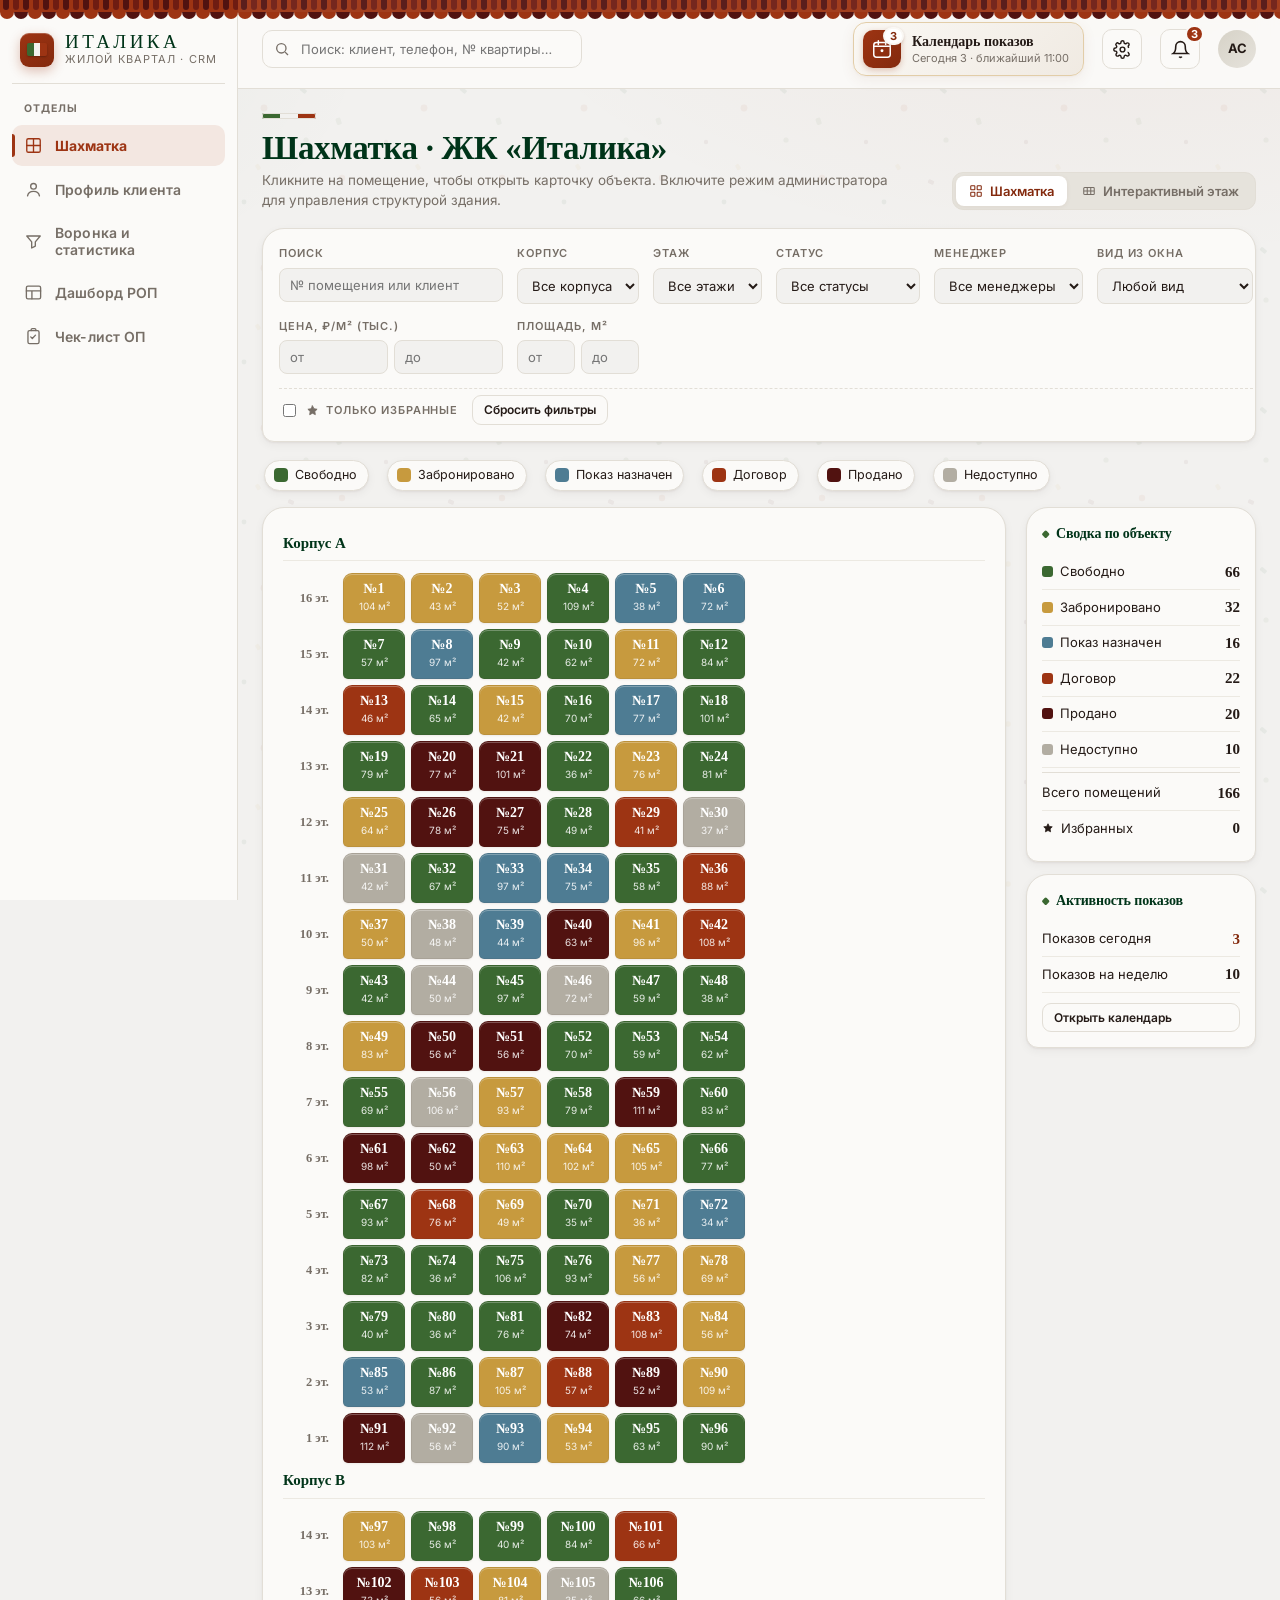
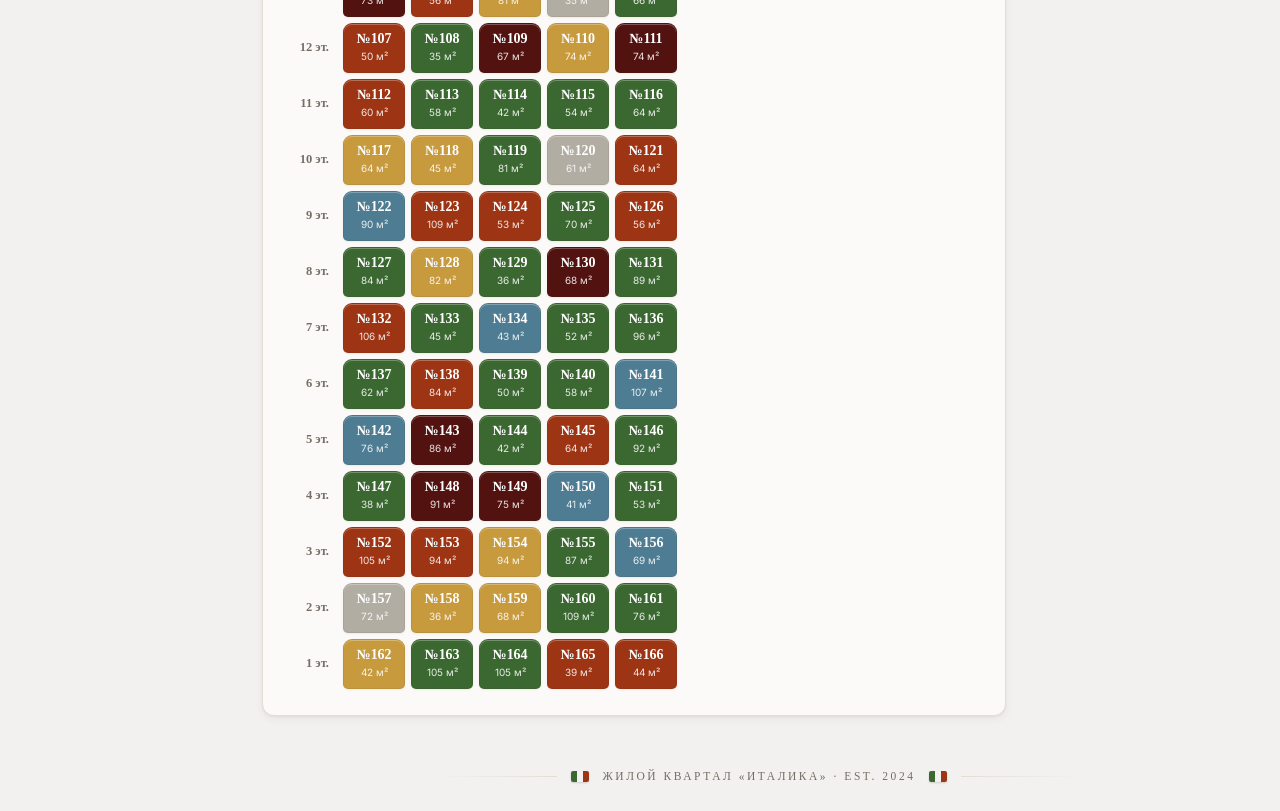
==== index.html @ a1d9d15e "Новая вкладка «Чек-лист ОП»: общий чек-лист с индивидуальным прогрессом - Отдельная вкладка в сайдба" ====
<!DOCTYPE html>
<html lang="ru">
<head>
<meta charset="UTF-8">
<meta name="viewport" content="width=device-width, initial-scale=1.0">
<title>Terra — CRM для девелопера</title>
<link rel="preconnect" href="https://fonts.googleapis.com">
<link rel="preconnect" href="https://fonts.gstatic.com" crossorigin>
<link href="https://fonts.googleapis.com/css2?family=Inter:wght@400;500;600;700&display=swap" rel="stylesheet">
<link rel="stylesheet" href="styles.css">
</head>
<body>

<!-- ======================= ШАПКА ======================= -->
<header class="topbar">
  <div class="search-wrap">
    <svg width="16" height="16" viewBox="0 0 24 24" fill="none" stroke="currentColor" stroke-width="2"><circle cx="11" cy="11" r="7"/><path d="m21 21-4.3-4.3"/></svg>
    <input id="globalSearch" placeholder="Поиск: клиент, телефон, № квартиры…" autocomplete="off">
    <div class="search-results" id="searchResults"></div>
  </div>

  <!-- Премиальный блок календаря показов -->
  <button class="cal-launcher" id="calBtn" title="Календарь показов">
    <span class="cal-launcher-ic">
      <svg width="22" height="22" viewBox="0 0 24 24" fill="none">
        <rect x="3" y="5" width="18" height="16" rx="3" stroke="currentColor" stroke-width="1.6"/>
        <path d="M3 9h18" stroke="currentColor" stroke-width="1.6"/>
        <path d="M8 3v4M16 3v4" stroke="currentColor" stroke-width="1.6" stroke-linecap="round"/>
        <circle cx="12" cy="14" r="1.6" fill="currentColor"/>
      </svg>
      <span class="cal-launcher-dot" id="calLauncherDot"></span>
    </span>
    <span class="cal-launcher-body">
      <span class="cal-launcher-title">Календарь показов</span>
      <span class="cal-launcher-sub" id="calLauncherSub">—</span>
    </span>
  </button>

  <button class="icon-btn" id="adminToggle" title="Режим администрирования">
    <svg width="19" height="19" viewBox="0 0 24 24" fill="none" stroke="currentColor" stroke-width="1.8">
      <circle cx="12" cy="12" r="3"/>
      <path d="M19.4 15a1.65 1.65 0 0 0 .33 1.82l.06.06a2 2 0 1 1-2.83 2.83l-.06-.06a1.65 1.65 0 0 0-1.82-.33 1.65 1.65 0 0 0-1 1.51V21a2 2 0 1 1-4 0v-.09a1.65 1.65 0 0 0-1-1.51 1.65 1.65 0 0 0-1.82.33l-.06.06a2 2 0 1 1-2.83-2.83l.06-.06a1.65 1.65 0 0 0 .33-1.82 1.65 1.65 0 0 0-1.51-1H3a2 2 0 1 1 0-4h.09A1.65 1.65 0 0 0 4.6 9a1.65 1.65 0 0 0-.33-1.82l-.06-.06a2 2 0 1 1 2.83-2.83l.06.06A1.65 1.65 0 0 0 9 4.6 1.65 1.65 0 0 0 10 3.09V3a2 2 0 1 1 4 0v.09A1.65 1.65 0 0 0 15 4.6a1.65 1.65 0 0 0 1.82-.33l.06-.06a2 2 0 1 1 2.83 2.83l-.06.06a1.65 1.65 0 0 0-.33 1.82V9c.36.16.71.32 1 .49"/>
    </svg>
  </button>

  <button class="icon-btn" id="notifBtn" title="Уведомления">
    <svg width="19" height="19" viewBox="0 0 24 24" fill="none" stroke="currentColor" stroke-width="2"><path d="M18 8A6 6 0 0 0 6 8c0 7-3 9-3 9h18s-3-2-3-9"/><path d="M13.7 21a2 2 0 0 1-3.4 0"/></svg>
    <span class="badge" id="notifBadge">3</span>
  </button>
  <div class="avatar" title="Анна Соколова — РОП">АС</div>
</header>

<!-- ======================= ВКЛАДКИ ======================= -->
<nav class="tabs" id="tabs">
  <div class="brand">
    <div class="brand-mark"><span class="brand-flag"></span></div>
    <div>
      <div class="brand-name">ИТАЛИКА</div>
      <div class="brand-sub" id="brandSub">Жилой квартал · CRM</div>
    </div>
  </div>
  <div class="nav-label">Отделы</div>
  <button class="tab active" data-view="chess">
    <svg class="licon" width="19" height="19" viewBox="0 0 24 24" fill="none" stroke="currentColor" stroke-width="1.7" stroke-linecap="round" stroke-linejoin="round"><rect x="3.5" y="3.5" width="17" height="17" rx="2"/><path d="M3.5 12h17M12 3.5v17"/></svg>
    <span>Шахматка</span>
  </button>
  <button class="tab" data-view="clients">
    <svg class="licon" width="19" height="19" viewBox="0 0 24 24" fill="none" stroke="currentColor" stroke-width="1.7" stroke-linecap="round" stroke-linejoin="round"><circle cx="12" cy="8" r="3.6"/><path d="M4.5 20c.7-3.8 3.7-5.6 7.5-5.6s6.8 1.8 7.5 5.6"/></svg>
    <span>Профиль клиента</span>
  </button>
  <button class="tab" data-view="funnel">
    <svg class="licon" width="19" height="19" viewBox="0 0 24 24" fill="none" stroke="currentColor" stroke-width="1.7" stroke-linecap="round" stroke-linejoin="round"><path d="M3.5 5h17l-6.2 7.4v5.4l-4.6 2.4v-7.8Z"/></svg>
    <span>Воронка и статистика</span>
  </button>
  <button class="tab" data-view="dashboard">
    <svg class="licon" width="19" height="19" viewBox="0 0 24 24" fill="none" stroke="currentColor" stroke-width="1.7" stroke-linecap="round" stroke-linejoin="round"><rect x="3" y="4" width="18" height="16" rx="2"/><path d="M3 10h18M10 20V10"/></svg>
    <span>Дашборд РОП</span>
  </button>
  <button class="tab" data-view="checklist">
    <svg class="licon" width="19" height="19" viewBox="0 0 24 24" fill="none" stroke="currentColor" stroke-width="1.7" stroke-linecap="round" stroke-linejoin="round"><rect x="5" y="4.5" width="14" height="16.5" rx="2"/><path d="M9 4.5V3.5a1.5 1.5 0 0 1 1.5-1.5h3A1.5 1.5 0 0 1 15 3.5v1"/><path d="M8.5 12.5l2 2 4-4.2"/></svg>
    <span>Чек-лист ОП</span>
  </button>
</nav>

<!-- ============ ВКЛАДКА 1: ШАХМАТКА ============ -->
<main class="view active" id="view-chess">
  <div class="view-head">
    <div>
      <h2 id="chessTitle">Шахматка</h2>
      <p id="chessSub">Кликните на помещение, чтобы открыть карточку объекта. Включите режим администратора для управления структурой здания.</p>
    </div>
    <div style="display:flex; gap:10px; align-items:center;">
      <div class="view-switch" id="viewSwitch" role="tablist" aria-label="Режим отображения">
        <button class="view-switch-btn active" data-view-mode="grid" title="Классическая шахматка">
          <svg width="14" height="14" viewBox="0 0 24 24" fill="none" stroke="currentColor" stroke-width="1.8"><rect x="3" y="3" width="7" height="7" rx="1"/><rect x="14" y="3" width="7" height="7" rx="1"/><rect x="3" y="14" width="7" height="7" rx="1"/><rect x="14" y="14" width="7" height="7" rx="1"/></svg>
          <span>Шахматка</span>
        </button>
        <button class="view-switch-btn" data-view-mode="floor" title="Интерактивный этаж">
          <svg width="14" height="14" viewBox="0 0 24 24" fill="none" stroke="currentColor" stroke-width="1.8"><rect x="3" y="6" width="18" height="12" rx="1.5"/><path d="M9 6v12M15 6v12M3 12h18"/></svg>
          <span>Интерактивный этаж</span>
        </button>
      </div>
    </div>
  </div>

  <!-- Панель администратора (видна только в admin-режиме) -->
  <div class="admin-panel" id="adminPanel" style="display:none;"></div>

  <!-- Фильтры -->
  <div class="filters" id="chessFilters">
    <div class="field"><label>Поиск</label><input id="fQuery" type="text" placeholder="№ помещения или клиент"></div>
    <div class="field"><label>Корпус</label><select id="fCorp"></select></div>
    <div class="field"><label>Этаж</label><select id="fFloor"></select></div>
    <div class="field"><label>Статус</label><select id="fStatus"></select></div>
    <div class="field"><label>Менеджер</label><select id="fManager"></select></div>
    <div class="field"><label>Вид из окна</label><select id="fView"></select></div>
    <div class="field"><label>Цена, ₽/м² (тыс.)</label><div class="range"><input id="fPriceMin" type="number" placeholder="от"><input id="fPriceMax" type="number" placeholder="до"></div></div>
    <div class="field"><label>Площадь, м²</label><div class="range"><input id="fAreaMin" type="number" placeholder="от"><input id="fAreaMax" type="number" placeholder="до"></div></div>
    <div class="filters-actions">
      <label class="check-inline">
        <input type="checkbox" id="fFavorites">
        <span class="ic-inline"><svg class="licon" width="13" height="13" viewBox="0 0 24 24" fill="currentColor" stroke="currentColor" stroke-width="1.7" stroke-linecap="round" stroke-linejoin="round" aria-hidden="true"><path d="M12 3.5l2.6 5.3 5.9.9-4.3 4.1 1 5.8L12 17l-5.2 2.7 1-5.8L3.5 9.7l5.9-.9Z"/></svg> Только избранные</span>
      </label>
      <button class="btn btn-sm" id="fReset">Сбросить фильтры</button>
    </div>
  </div>

  <!-- Легенда -->
  <div class="legend" id="legend"></div>

  <!-- Тулбар режимов «Интерактивный этаж» и «Вид корпуса» -->
  <div class="mode-toolbar" id="modeToolbar" style="display:none;"></div>

  <!-- Контейнеры под разные режимы -->
  <div class="chess-wrap">
    <div class="chess-scroll" id="chessGrid"></div>
    <div class="floor-view" id="floorView" style="display:none;"></div>
    <div class="facade-view" id="facadeView" style="display:none;"></div>
    <aside class="chess-aside" id="chessAside"></aside>
  </div>
</main>

<!-- ======================= ЛАЙТБОКС (планировки и виды) ======================= -->
<div class="lightbox" id="lightbox">
  <button class="lightbox-close" id="lightboxClose" aria-label="Закрыть"><svg class="licon" width="16" height="16" viewBox="0 0 24 24" fill="none" stroke="currentColor" stroke-width="1.7" stroke-linecap="round" stroke-linejoin="round" aria-hidden="true"><path d="M6 6l12 12M18 6L6 18"/></svg></button>
  <button class="lightbox-nav prev" id="lightboxPrev" aria-label="Назад">‹</button>
  <button class="lightbox-nav next" id="lightboxNext" aria-label="Вперёд">›</button>
  <figure class="lightbox-stage">
    <img id="lightboxImg" alt="">
    <figcaption id="lightboxCaption"></figcaption>
  </figure>
  <div class="lightbox-thumbs" id="lightboxThumbs"></div>
</div>

<!-- ============ ВКЛАДКА 2: ПРОФИЛЬ КЛИЕНТА ============ -->
<main class="view" id="view-clients">
  <div class="view-head">
    <div><h2>Профиль клиента</h2><p>Центр работы с клиентом: помещения, показы, сделки, задачи, документы и история коммуникаций</p></div>
    <button class="btn btn-primary ic-inline" id="newClientBtn"><svg class="licon" width="15" height="15" viewBox="0 0 24 24" fill="none" stroke="currentColor" stroke-width="1.7" stroke-linecap="round" stroke-linejoin="round" aria-hidden="true"><path d="M12 5v14M5 12h14"/></svg> Создать клиента</button>
  </div>

  <!-- Фильтры списка клиентов -->
  <div class="clients-filter">
    <div class="cl-filter-search">
      <svg width="14" height="14" viewBox="0 0 24 24" fill="none" stroke="currentColor" stroke-width="2"><circle cx="11" cy="11" r="7"/><path d="m21 21-4.3-4.3"/></svg>
      <input id="clFilterQuery" type="text" placeholder="Поиск: ФИО, телефон, e-mail…">
    </div>
    <select id="clFilterMgr"><option value="">Все менеджеры</option></select>
    <select id="clFilterStage"><option value="">Все этапы воронки</option></select>
    <select id="clFilterSource"><option value="">Все источники</option></select>
    <select id="clFilterPriority"><option value="">Любой приоритет</option></select>
    <button class="btn btn-sm" id="clFilterReset">Сбросить</button>
  </div>

  <div class="clients-grid">
    <div class="client-list">
      <div class="client-list-head"><b style="font-family:Georgia,serif;font-size:16px;">Клиенты</b><span id="clientCount" style="font-size:12px;color:var(--brown-soft);"></span></div>
      <div id="clientList"></div>
    </div>
    <div id="clientCard"></div>
  </div>
</main>

<!-- ============ ВКЛАДКА 3: ВОРОНКА ============ -->
<main class="view" id="view-funnel">
  <div class="view-head"><div><h2>Воронка продаж и статистика</h2><p>Движение лидов по этапам и ключевые показатели отдела</p></div></div>

  <div class="kpi-row" id="funnelKpi"></div>

  <div class="grid-2">
    <div class="card">
      <h3>Воронка продаж</h3>
      <div class="card-sub">Конверсия от лида до закрытой сделки</div>
      <div class="funnel" id="funnelChart"></div>
    </div>
    <div style="display:flex; flex-direction:column; gap:20px;">
      <div class="card">
        <h3>Источники лидов</h3>
        <div class="card-sub">Откуда приходят клиенты</div>
        <div class="line-list" id="sourcesList"></div>
      </div>
      <div class="card">
        <h3>Причины отказов</h3>
        <div class="card-sub">Где теряем сделки</div>
        <div class="line-list" id="refusalsList"></div>
      </div>
    </div>
  </div>

  <div class="grid-2" style="margin-top:20px;">
    <div class="card">
      <h3>Эффективность менеджеров</h3>
      <div class="card-sub">Конверсия лид → сделка</div>
      <div id="mgrEffChart"></div>
    </div>
    <div class="card">
      <h3>Динамика сделок по неделям</h3>
      <div class="card-sub">Брони и продажи, ₽ млн</div>
      <div id="weeklyChart"></div>
    </div>
  </div>
</main>

<!-- ============ ВКЛАДКА 4: ДАШБОРД РОП ============ -->
<main class="view" id="view-dashboard">
  <div class="view-head"><div><h2>Дашборд РОП</h2><p id="dashSub">Управленческая сводка по объекту · июнь 2026</p></div></div>

  <!-- Панель редактирования (видна в режиме администратора) -->
  <div class="dash-admin" id="dashAdminBar" style="display:none;"></div>

  <div class="kpi-row" id="dashKpi"></div>

  <div class="dash-grid">
    <div class="card col-4">
      <h3>Выполнение плана</h3>
      <div class="card-sub">Месячный план продаж</div>
      <div class="plan-ring">
        <div class="ring" id="planRing"></div>
        <div class="plan-meta" id="planMeta" style="flex:1;"></div>
      </div>
    </div>

    <div class="card col-8">
      <h3>Продажи по менеджерам</h3>
      <div class="card-sub">Сумма закрытых сделок за месяц, ₽ млн</div>
      <div id="dashMgrChart"></div>
    </div>

    <div class="card col-6">
      <h3 class="ic-inline"><svg class="licon" width="17" height="17" viewBox="0 0 24 24" fill="none" stroke="currentColor" stroke-width="1.7" stroke-linecap="round" stroke-linejoin="round" aria-hidden="true"><path d="M12 3c.5 3 3.5 4 3.5 7.5a3.5 3.5 0 0 1-7 0c0-1.3.6-2.2 1.2-2.8.2 1 .8 1.5 1.5 1.7.3-2 .8-4 .8-6.4Z"/></svg> Горячие клиенты</h3>
      <div class="card-sub">Высокая вероятность сделки в ближайшие дни</div>
      <div id="hotClients"></div>
    </div>

    <div class="card col-6">
      <h3 class="ic-inline"><svg class="licon" width="17" height="17" viewBox="0 0 24 24" fill="none" stroke="currentColor" stroke-width="1.7" stroke-linecap="round" stroke-linejoin="round" aria-hidden="true"><path d="M12 4l8.5 15H3.5Z"/><path d="M12 10.5v4M12 17.5h.01"/></svg> Проблемные сделки</h3>
      <div class="card-sub">Требуют вмешательства РОП</div>
      <div id="problemDeals"></div>
    </div>

    <div class="card col-8">
      <h3>Рейтинг менеджеров</h3>
      <div class="card-sub">План / факт, брони, конверсия, рейтинг</div>
      <table class="tbl" id="mgrTable"></table>
    </div>

    <div class="card col-4">
      <h3>Прогноз выручки</h3>
      <div class="card-sub">На основе текущей воронки</div>
      <div id="forecast"></div>
    </div>

    <div class="card col-7">
      <h3>План-факт по объектам</h3>
      <div class="card-sub">Сравнение целей и продаж, ₽ млн</div>
      <div id="planFactObjects"></div>
    </div>

    <div class="card col-5">
      <h3>Журнал действий менеджеров</h3>
      <div class="card-sub">Последняя активность</div>
      <div id="actionLog" style="max-height:300px; overflow-y:auto;"></div>
    </div>

    <div class="card col-12" style="background:linear-gradient(135deg,#FBEFE4,#F6E4D2); border-color:#E8CBAE;">
      <h3 style="color:var(--terra-dark); display:flex; align-items:center; gap:9px;">
        <span class="spark" style="width:26px;height:26px;border-radius:8px;background:var(--terra);display:grid;place-items:center;color:#fff;"><svg class="licon" width="16" height="16" viewBox="0 0 24 24" fill="none" stroke="currentColor" stroke-width="1.7" stroke-linecap="round" stroke-linejoin="round" aria-hidden="true"><path d="M12 3.5l1.7 4.8L18.5 10l-4.8 1.7L12 16.5l-1.7-4.8L5.5 10l4.8-1.7Z"/></svg></span>
        Рекомендации AI для руководителя
      </h3>
      <div class="card-sub">Где проседает воронка, кого дожать, какие объекты зависают</div>
      <div class="grid-3" id="aiRecs"></div>
    </div>
  </div>
</main>

<!-- ============ ВКЛАДКА 5: ЧЕК-ЛИСТ ОП ============ -->
<main class="view" id="view-checklist">
  <div class="view-head"><div><h2>Чек-лист сотрудника ОП</h2><p id="clSub">Общий чек-лист отдела продаж</p></div></div>

  <!-- Панель редактирования (в режиме администратора) -->
  <div class="dash-admin" id="clAdminBar" style="display:none;"></div>

  <div class="cl-grid">
    <!-- Команда: сотрудники с прогрессом -->
    <aside class="cl-team-card">
      <h3 class="cl-team-title">Сотрудники ОП</h3>
      <div class="cl-team" id="clTeam"></div>
    </aside>
    <!-- Чек-лист выбранного сотрудника -->
    <section class="cl-main-card" id="clBody"></section>
  </div>
</main>

<!-- ======================= БОКОВАЯ ПАНЕЛЬ ОБЪЕКТА ======================= -->
<div class="scrim" id="scrim"></div>
<aside class="panel" id="panel"></aside>

<!-- ======================= УВЕДОМЛЕНИЯ ======================= -->
<div class="notif-pop" id="notifPop">
  <div class="notif-head"><b style="font-family:Georgia,serif;font-size:16px;">Уведомления</b><span style="font-size:12px;color:var(--brown-soft);">Просроченные задачи</span></div>
  <div id="notifList"></div>
</div>

<!-- ======================= КАЛЕНДАРЬ ПОКАЗОВ — ПОЛНОЭКРАННЫЙ ======================= -->
<div class="cal-modal" id="calModal">
  <div class="cal-shell">
    <header class="cal-shell-head">
      <div class="cal-shell-title">
        <div class="cal-shell-mark">
          <svg width="22" height="22" viewBox="0 0 24 24" fill="none">
            <rect x="3" y="5" width="18" height="16" rx="3" stroke="currentColor" stroke-width="1.6"/>
            <path d="M3 9h18" stroke="currentColor" stroke-width="1.6"/>
            <path d="M8 3v4M16 3v4" stroke="currentColor" stroke-width="1.6" stroke-linecap="round"/>
            <circle cx="12" cy="14" r="1.6" fill="currentColor"/>
          </svg>
        </div>
        <div>
          <h3>Календарь показов</h3>
          <div class="cal-shell-sub" id="calShellSub">—</div>
        </div>
      </div>
      <div class="cal-shell-actions">
        <button class="btn btn-primary ic-inline" id="calNewBtn"><svg class="licon" width="15" height="15" viewBox="0 0 24 24" fill="none" stroke="currentColor" stroke-width="1.7" stroke-linecap="round" stroke-linejoin="round" aria-hidden="true"><path d="M12 5v14M5 12h14"/></svg> Создать показ</button>
        <button class="icon-btn" id="calClose" title="Закрыть"><svg class="licon" width="16" height="16" viewBox="0 0 24 24" fill="none" stroke="currentColor" stroke-width="1.7" stroke-linecap="round" stroke-linejoin="round" aria-hidden="true"><path d="M6 6l12 12M18 6L6 18"/></svg></button>
      </div>
    </header>

    <div class="cal-body">
      <!-- Левая колонка: мини-месяц + статистика -->
      <aside class="cal-side">
        <div class="cal-mini">
          <div class="cal-mini-nav">
            <button class="cal-nav-btn" id="calPrevMonth">‹</button>
            <div class="cal-mini-title" id="calMiniTitle">—</div>
            <button class="cal-nav-btn" id="calNextMonth">›</button>
          </div>
          <div class="cal-mini-grid" id="calMiniGrid"></div>
        </div>

        <div class="cal-stats" id="calStats"></div>

        <div class="cal-quick">
          <div class="cal-quick-title">Быстро</div>
          <button class="cal-quick-btn" id="calGoToday">Сегодня</button>
          <button class="cal-quick-btn" id="calGoTomorrow">Завтра</button>
          <button class="cal-quick-btn" id="calGoWeek">Эта неделя</button>
        </div>
      </aside>

      <!-- Правая колонка: день с часовой сеткой -->
      <section class="cal-day-view">
        <div class="cal-day-head">
          <div>
            <div class="cal-day-date" id="calDayDate">—</div>
            <div class="cal-day-meta" id="calDayMeta">—</div>
          </div>
          <div class="cal-day-nav">
            <button class="cal-nav-btn" id="calPrevDay">‹</button>
            <button class="cal-nav-btn" id="calNextDay">›</button>
          </div>
        </div>

        <div class="cal-day-scroll">
          <div class="cal-day-grid" id="calDayGrid"></div>
        </div>
      </section>
    </div>
  </div>
</div>

<!-- ======================= ФОРМА ПОКАЗА ======================= -->
<div class="form-modal" id="showFormModal">
  <div class="form-shell">
    <header class="form-head">
      <div>
        <h3 id="showFormTitle">Новый показ</h3>
        <div class="form-sub">Заполните данные о встрече с клиентом</div>
      </div>
      <button class="icon-btn" id="showFormClose"><svg class="licon" width="16" height="16" viewBox="0 0 24 24" fill="none" stroke="currentColor" stroke-width="1.7" stroke-linecap="round" stroke-linejoin="round" aria-hidden="true"><path d="M6 6l12 12M18 6L6 18"/></svg></button>
    </header>
    <form id="showForm" class="form-body">
      <input type="hidden" id="showId">
      <div class="form-row">
        <label>Клиент</label>
        <select id="showClient" required></select>
      </div>
      <div class="form-row">
        <label>Помещение</label>
        <select id="showUnit"></select>
      </div>
      <div class="form-row form-row-2">
        <div>
          <label>Дата</label>
          <input type="date" id="showDate" required>
        </div>
        <div>
          <label>Время</label>
          <input type="time" id="showTime" required>
        </div>
      </div>
      <div class="form-row">
        <label>Менеджер</label>
        <select id="showManager" required></select>
      </div>
      <div class="form-row">
        <label>Статус</label>
        <select id="showStatus"></select>
      </div>
      <div class="form-row">
        <label>Комментарий</label>
        <textarea id="showComment" rows="3" placeholder="Что подготовить, на что обратить внимание…"></textarea>
      </div>
      <div class="form-actions">
        <button type="button" class="btn" id="showDelete" style="display:none;">Удалить</button>
        <div style="margin-left:auto; display:flex; gap:10px;">
          <button type="button" class="btn" id="showCancel">Отмена</button>
          <button type="submit" class="btn btn-primary">Сохранить</button>
        </div>
      </div>
    </form>
  </div>
</div>

<!-- ======================= ФОРМА РЕДАКТИРОВАНИЯ ПОМЕЩЕНИЯ ======================= -->
<div class="form-modal" id="unitFormModal">
  <div class="form-shell">
    <header class="form-head">
      <div>
        <h3>Редактирование помещения</h3>
        <div class="form-sub" id="unitFormSub">—</div>
      </div>
      <button class="icon-btn" id="unitFormClose"><svg class="licon" width="16" height="16" viewBox="0 0 24 24" fill="none" stroke="currentColor" stroke-width="1.7" stroke-linecap="round" stroke-linejoin="round" aria-hidden="true"><path d="M6 6l12 12M18 6L6 18"/></svg></button>
    </header>
    <form id="unitForm" class="form-body">
      <input type="hidden" id="unitFormId">
      <div class="form-row form-row-2">
        <div>
          <label>Номер</label>
          <input type="text" id="unitFormNum" required>
        </div>
        <div>
          <label>Тип</label>
          <input type="text" id="unitFormKind">
        </div>
      </div>
      <div class="form-row form-row-2">
        <div>
          <label>Корпус</label>
          <select id="unitFormCorp"></select>
        </div>
        <div>
          <label>Этаж</label>
          <input type="number" id="unitFormFloor" min="1">
        </div>
      </div>
      <div class="form-row form-row-2">
        <div>
          <label>Площадь, м²</label>
          <input type="number" id="unitFormArea" min="10" step="0.1">
        </div>
        <div>
          <label>Цена за м², тыс. ₽</label>
          <input type="number" id="unitFormPrice" min="0">
        </div>
      </div>
      <div class="form-row form-row-2">
        <div>
          <label>Статус</label>
          <select id="unitFormStatus"></select>
        </div>
        <div>
          <label>Менеджер</label>
          <select id="unitFormManager"></select>
        </div>
      </div>

      <div class="form-section">
        <div class="form-section-title">Вид из окна</div>
        <div class="form-row form-row-2">
          <div><label>Направление</label><select id="unitFormViewDir"></select></div>
          <div><label>Категория вида</label><select id="unitFormViewCat"></select></div>
        </div>
        <div class="form-row"><label>Описание вида</label><textarea id="unitFormViewDesc" rows="2" placeholder="Из окон открывается панорама на парк, на дальнем плане — горы…"></textarea></div>
        <div class="form-row"><label>Комментарий менеджера по виду</label><textarea id="unitFormViewComment" rows="2" placeholder="Внутренний комментарий для отдела продаж (не показывается клиенту)"></textarea></div>
        <div class="form-row">
          <label>Фотографии вида (URL через запятую или загрузите файлы)</label>
          <div class="photo-input-row">
            <input type="text" id="unitFormViewPhotos" placeholder="https://...,https://...">
            <input type="file" id="unitFormViewFiles" accept="image/*" multiple style="display:none;">
            <button type="button" class="btn btn-sm" id="unitFormViewFilesBtn"><svg class="licon" width="14" height="14" viewBox="0 0 24 24" fill="none" stroke="currentColor" stroke-width="1.7" stroke-linecap="round" stroke-linejoin="round" aria-hidden="true"><path d="M4 8.5h3l1.7-2h6.6l1.7 2H20a1.5 1.5 0 0 1 1.5 1.5v8a1.5 1.5 0 0 1-1.5 1.5H4A1.5 1.5 0 0 1 2.5 18v-8A1.5 1.5 0 0 1 4 8.5Z"/><circle cx="12" cy="13.5" r="3.3"/></svg> Загрузить</button>
          </div>
          <div class="photo-preview" id="unitFormViewPreview"></div>
        </div>
      </div>

      <div class="form-section">
        <div class="form-section-title">Планировки и фотографии помещения</div>
        <div class="form-row">
          <label>Планировки (URL через запятую или загрузка)</label>
          <div class="photo-input-row">
            <input type="text" id="unitFormPlans" placeholder="https://...,https://...">
            <input type="file" id="unitFormPlanFiles" accept="image/*" multiple style="display:none;">
            <button type="button" class="btn btn-sm" id="unitFormPlanFilesBtn"><svg class="licon" width="14" height="14" viewBox="0 0 24 24" fill="none" stroke="currentColor" stroke-width="1.7" stroke-linecap="round" stroke-linejoin="round" aria-hidden="true"><rect x="3" y="8" width="18" height="8" rx="1.5"/><path d="M7 8v3M11 8v4M15 8v3M19 8v4"/></svg> Загрузить</button>
          </div>
          <div class="photo-preview" id="unitFormPlanPreview"></div>
        </div>
        <div class="form-row">
          <label>Фотографии помещения (URL через запятую или загрузка)</label>
          <div class="photo-input-row">
            <input type="text" id="unitFormPhotos" placeholder="https://...,https://...">
            <input type="file" id="unitFormPhotoFiles" accept="image/*" multiple style="display:none;">
            <button type="button" class="btn btn-sm" id="unitFormPhotoFilesBtn"><svg class="licon" width="14" height="14" viewBox="0 0 24 24" fill="none" stroke="currentColor" stroke-width="1.7" stroke-linecap="round" stroke-linejoin="round" aria-hidden="true"><path d="M4 8.5h3l1.7-2h6.6l1.7 2H20a1.5 1.5 0 0 1 1.5 1.5v8a1.5 1.5 0 0 1-1.5 1.5H4A1.5 1.5 0 0 1 2.5 18v-8A1.5 1.5 0 0 1 4 8.5Z"/><circle cx="12" cy="13.5" r="3.3"/></svg> Загрузить</button>
          </div>
          <div class="photo-preview" id="unitFormPhotoPreview"></div>
        </div>
      </div>

      <div class="form-actions">
        <button type="button" class="btn" id="unitDelete" style="color:var(--terra-dark); border-color:var(--terra-dark);">Удалить помещение</button>
        <div style="margin-left:auto; display:flex; gap:10px;">
          <button type="button" class="btn" id="unitCancel">Отмена</button>
          <button type="submit" class="btn btn-primary">Сохранить</button>
        </div>
      </div>
    </form>
  </div>
</div>

<!-- ======================= ФОРМА КЛИЕНТА (создание / редактирование) ======================= -->
<div class="form-modal" id="clientFormModal">
  <div class="form-shell" style="width:min(820px, 100%);">
    <header class="form-head">
      <div>
        <h3 id="clientFormTitle">Добавление клиента</h3>
        <div class="form-sub">Заполните данные клиента отдела продаж</div>
      </div>
      <button class="icon-btn" id="clientFormClose"><svg class="licon" width="16" height="16" viewBox="0 0 24 24" fill="none" stroke="currentColor" stroke-width="1.7" stroke-linecap="round" stroke-linejoin="round" aria-hidden="true"><path d="M6 6l12 12M18 6L6 18"/></svg></button>
    </header>
    <form id="clientForm" class="form-body">
      <input type="hidden" id="clientFormId">

      <div class="form-section">
        <div class="form-section-title">Основная информация</div>
        <div class="form-row form-row-2">
          <div><label>ФИО</label><input type="text" id="clName" required></div>
          <div><label>Дата рождения</label><input type="date" id="clDob"></div>
        </div>
        <div class="form-row form-row-2">
          <div><label>Телефон</label><input type="tel" id="clPhone" placeholder="+7 ___ ___-__-__" required></div>
          <div><label>Доп. телефон</label><input type="tel" id="clPhone2"></div>
        </div>
        <div class="form-row form-row-2">
          <div><label>E-mail</label><input type="email" id="clEmail"></div>
          <div><label>Город проживания</label><input type="text" id="clCity"></div>
        </div>
        <div class="form-row form-row-2">
          <div><label>Гражданство</label><select id="clCitizenship"></select></div>
          <div></div>
        </div>
      </div>

      <div class="form-section">
        <div class="form-section-title">Информация о покупке</div>
        <div class="form-row form-row-2">
          <div>
            <label>Бюджет, до</label>
            <div class="unit-input"><input type="number" id="clBudget" min="0" step="0.1" placeholder="15"><span class="unit">млн ₽</span></div>
          </div>
          <div><label>Цель покупки</label><select id="clGoal"></select></div>
        </div>
        <div class="form-row form-row-2">
          <div><label>Интересующий объект</label><input type="text" id="clTarget" placeholder="ЖК «Италика», 2-комн."></div>
          <div><label>Тип помещения</label><select id="clPropKind"></select></div>
        </div>
        <div class="form-row form-row-2">
          <div>
            <label>Желаемая площадь</label>
            <div class="range-unit">
              <input type="number" id="clAreaMin" min="0" placeholder="от">
              <span class="dash">–</span>
              <input type="number" id="clAreaMax" min="0" placeholder="до">
              <span class="unit">м²</span>
            </div>
          </div>
          <div>
            <label>Предпочтительный этаж</label>
            <div class="range-unit">
              <input type="number" id="clFloorMin" min="1" placeholder="от">
              <span class="dash">–</span>
              <input type="number" id="clFloorMax" min="1" placeholder="до">
              <span class="unit">этаж</span>
            </div>
          </div>
        </div>
        <div class="form-row">
          <label>Предпочтительный вид</label><select id="clViewPref"></select>
        </div>
      </div>

      <div class="form-section">
        <div class="form-section-title">Источник обращения</div>
        <div class="form-row">
          <label>Источник</label><select id="clSource"></select>
        </div>
      </div>

      <div class="form-section">
        <div class="form-section-title">Работа отдела продаж</div>
        <div class="form-row form-row-2">
          <div><label>Ответственный менеджер</label><select id="clMgr"></select></div>
          <div><label>Стадия воронки</label><select id="clStage"></select></div>
        </div>
        <div class="form-row form-row-2">
          <div><label>Приоритет</label><select id="clPriority"></select></div>
          <div><label>Следующий контакт</label><input type="date" id="clNextContact"></div>
        </div>
      </div>

      <div class="form-section">
        <div class="form-section-title">Дополнительная информация</div>
        <div class="form-row"><label>Комментарии менеджера</label><textarea id="clNote" rows="2"></textarea></div>
        <div class="form-row"><label>Пожелания клиента</label><textarea id="clWishes" rows="2"></textarea></div>
        <div class="form-row"><label>Возражения клиента</label><textarea id="clObjections" rows="2"></textarea></div>
        <div class="form-row"><label>Причины отказа (если есть)</label><textarea id="clRefusal" rows="2"></textarea></div>
      </div>

      <div class="form-actions">
        <button type="button" class="btn" id="clDelete" style="display:none; color:var(--terra-dark); border-color:var(--terra-dark);">Удалить клиента</button>
        <div style="margin-left:auto; display:flex; gap:10px;">
          <button type="button" class="btn" id="clCancel">Отмена</button>
          <button type="submit" class="btn btn-primary">Сохранить</button>
        </div>
      </div>
    </form>
  </div>
</div>

<!-- ======================= ФОРМА ЗАДАЧИ ======================= -->
<div class="form-modal" id="taskFormModal">
  <div class="form-shell">
    <header class="form-head">
      <div><h3 id="taskFormTitle">Новая задача</h3><div class="form-sub" id="taskFormSub">—</div></div>
      <button class="icon-btn" id="taskFormClose"><svg class="licon" width="16" height="16" viewBox="0 0 24 24" fill="none" stroke="currentColor" stroke-width="1.7" stroke-linecap="round" stroke-linejoin="round" aria-hidden="true"><path d="M6 6l12 12M18 6L6 18"/></svg></button>
    </header>
    <form id="taskForm" class="form-body">
      <input type="hidden" id="taskClientId">
      <input type="hidden" id="taskId">
      <div class="form-row"><label>Что нужно сделать</label><input type="text" id="taskTitle" required></div>
      <div class="form-row form-row-2">
        <div><label>Ответственный</label><select id="taskAssignee"></select></div>
        <div><label>Срок</label><input type="date" id="taskDue" required></div>
      </div>
      <div class="form-actions">
        <button type="button" class="btn" id="taskDelete" style="display:none; color:var(--terra-dark); border-color:var(--terra-dark);">Удалить</button>
        <div style="margin-left:auto; display:flex; gap:10px;">
          <button type="button" class="btn" id="taskCancel">Отмена</button>
          <button type="submit" class="btn btn-primary">Сохранить</button>
        </div>
      </div>
    </form>
  </div>
</div>

<!-- ======================= ФОРМА ДОКУМЕНТА ======================= -->
<div class="form-modal" id="docFormModal">
  <div class="form-shell">
    <header class="form-head">
      <div><h3>Прикрепить документ</h3><div class="form-sub" id="docFormSub">—</div></div>
      <button class="icon-btn" id="docFormClose"><svg class="licon" width="16" height="16" viewBox="0 0 24 24" fill="none" stroke="currentColor" stroke-width="1.7" stroke-linecap="round" stroke-linejoin="round" aria-hidden="true"><path d="M6 6l12 12M18 6L6 18"/></svg></button>
    </header>
    <form id="docForm" class="form-body">
      <input type="hidden" id="docClientId">
      <div class="form-row"><label>Файл</label><input type="file" id="docFile"></div>
      <div class="form-row form-row-2">
        <div><label>Название документа</label><input type="text" id="docName" required></div>
        <div><label>Тип</label>
          <select id="docType">
            <option>Договор</option>
            <option>Анкета</option>
            <option>Паспорт</option>
            <option>Дополнительный файл</option>
          </select>
        </div>
      </div>
      <div class="form-actions">
        <div style="margin-left:auto; display:flex; gap:10px;">
          <button type="button" class="btn" id="docCancel">Отмена</button>
          <button type="submit" class="btn btn-primary">Прикрепить</button>
        </div>
      </div>
    </form>
  </div>
</div>

<!-- ======================= ФОРМА КОНТАКТНОГО ЛИЦА ======================= -->
<div class="form-modal" id="contactFormModal">
  <div class="form-shell">
    <header class="form-head">
      <div><h3>Контактное лицо</h3><div class="form-sub" id="contactFormSub">—</div></div>
      <button class="icon-btn" id="contactFormClose"><svg class="licon" width="16" height="16" viewBox="0 0 24 24" fill="none" stroke="currentColor" stroke-width="1.7" stroke-linecap="round" stroke-linejoin="round" aria-hidden="true"><path d="M6 6l12 12M18 6L6 18"/></svg></button>
    </header>
    <form id="contactForm" class="form-body">
      <input type="hidden" id="contactClientId">
      <div class="form-row form-row-2">
        <div><label>ФИО</label><input type="text" id="contactName" required></div>
        <div><label>Роль</label><input type="text" id="contactRole" placeholder="Супруг(а), представитель…"></div>
      </div>
      <div class="form-row form-row-2">
        <div><label>Телефон</label><input type="tel" id="contactPhone"></div>
        <div><label>E-mail</label><input type="email" id="contactEmail"></div>
      </div>
      <div class="form-actions">
        <div style="margin-left:auto; display:flex; gap:10px;">
          <button type="button" class="btn" id="contactCancel">Отмена</button>
          <button type="submit" class="btn btn-primary">Сохранить</button>
        </div>
      </div>
    </form>
  </div>
</div>

<!-- ======================= ПОДБОР ПОМЕЩЕНИЯ ДЛЯ ИЗБРАННОГО ======================= -->
<div class="form-modal" id="pickUnitModal">
  <div class="form-shell">
    <header class="form-head">
      <div><h3>Добавить помещение в избранное</h3><div class="form-sub" id="pickUnitSub">—</div></div>
      <button class="icon-btn" id="pickUnitClose"><svg class="licon" width="16" height="16" viewBox="0 0 24 24" fill="none" stroke="currentColor" stroke-width="1.7" stroke-linecap="round" stroke-linejoin="round" aria-hidden="true"><path d="M6 6l12 12M18 6L6 18"/></svg></button>
    </header>
    <div class="form-body">
      <input type="hidden" id="pickClientId">
      <div class="form-row">
        <label>Поиск помещения</label>
        <input type="text" id="pickUnitQuery" placeholder="№, корпус, этаж, площадь">
      </div>
      <div class="pick-unit-list" id="pickUnitList"></div>
    </div>
  </div>
</div>

<!-- ======================= РЕДАКТОР БЛОКА ДАШБОРДА ======================= -->
<div class="form-modal" id="dashEditModal">
  <div class="form-shell">
    <header class="form-head">
      <div><h3 id="dashEditTitle">—</h3><div class="form-sub">Данные дашборда РОП · сохраняются в базу</div></div>
      <button class="icon-btn" id="dashEditClose"><svg class="licon" width="16" height="16" viewBox="0 0 24 24" fill="none" stroke="currentColor" stroke-width="1.7" stroke-linecap="round" stroke-linejoin="round" aria-hidden="true"><path d="M6 6l12 12M18 6L6 18"/></svg></button>
    </header>
    <form id="dashEditForm" class="form-body">
      <input type="hidden" id="dashEditSection">
      <input type="hidden" id="dashEditId">
      <div id="dashEditBody"></div>
      <div class="form-actions">
        <div style="margin-left:auto; display:flex; gap:10px;">
          <button type="button" class="btn" id="dashEditCancel">Отмена</button>
          <button type="submit" class="btn btn-primary">Сохранить</button>
        </div>
      </div>
    </form>
  </div>
</div>

<!-- ======================= ФИРМЕННЫЙ ПОДВАЛ ======================= -->
<footer class="site-footer">
  <span class="flag"></span>
  Жилой квартал «Италика» · EST. 2024
  <span class="flag"></span>
</footer>

<div class="toast" id="toast"></div>

<!-- ======================= СКРИПТЫ (порядок важен) ======================= -->
<script src="js/data.js"></script>
<script src="js/utils.js"></script>
<script src="js/chess.js"></script>
<script src="js/clients.js"></script>
<script src="js/funnel.js"></script>
<script src="js/dashboard.js"></script>
<script src="js/checklist.js"></script>
<script src="js/calendar.js"></script>
<script src="js/app.js"></script>

</body>
</html>
---- styles.css ----
/* ============================================================
   TERRA CRM — стили
   Палитра: терракота / песок / бежевый / глубокий коричневый.
   ============================================================ */

:root{
  /* ============================================================
     ФИРМЕННАЯ ПАЛИТРА ЖК «ИТАЛИКА» (по брендбуку)
     Красная охра · лесной зелёный · белый лён · тёмный марсала.
     Имена --sea* сохранены для совместимости, но теперь это ЗЕЛЁНЫЙ.
     ============================================================ */
  --bg:          #F2F1EF;   /* белый лён — фон */
  --bg-2:        #FBFAF8;   /* карточки/панели */
  --sand:        #E6E3DC;   /* светлый песочно-льняной */
  --beige:       #D6D2C7;   /* бежево-серый */
  --terra:       #9D3413;   /* КРАСНАЯ ОХРА — основной фирменный */
  --terra-dark:  #83290D;
  --terra-ink:   #511210;   /* тёмный марсала — глубокий акцент */
  --sea:         #3B6831;   /* лесной зелёный (акцент из флага) */
  --sea-dark:    #003419;   /* глубокий лесной зелёный — заголовки */
  --sea-soft:    #5C8150;   /* светлый зелёный */
  --olive:       #3B6831;   /* зелёный из флага */
  --brown:       #241A16;   /* тёмный, почти чёрный — текст */
  --brown-soft:  #766E66;   /* вторичный текст */
  --line:        #E2DED6;   /* линии/границы */
  --line-soft:   #ECE9E2;

  /* Статусы помещений (функциональные, различимые) */
  --st-free:     #3B6831;   /* зелёный — свободно (бренд) */
  --st-booked:   #C79A3E;   /* охристо-золотой — бронь */
  --st-show:     #4E7C93;   /* приглушённый сине-зелёный — показ */
  --st-contract: #9D3413;   /* красная охра — договор (бренд) */
  --st-sold:     #511210;   /* тёмный марсала — продано */
  --st-unavail:  #B2ADA2;   /* серый — недоступно */

  --shadow-sm: 0 1px 2px rgba(40,26,18,.05), 0 3px 10px rgba(40,26,18,.05);
  --shadow-md: 0 6px 22px rgba(40,26,18,.1), 0 2px 6px rgba(40,26,18,.06);
  --shadow-lg: 0 28px 64px rgba(30,16,10,.26);
  --radius: 12px;
  --radius-sm: 9px;

  /* Фирменный паттерн «маркиза» (итальянская тканевая маркиза) */
  --awning: url("data:image/svg+xml,%3Csvg xmlns='http://www.w3.org/2000/svg' width='20' height='24' viewBox='0 0 20 24'%3E%3Crect width='20' height='24' fill='%239D3413'/%3E%3Cpath d='M3 0h6v13a3 3 0 0 1-6 0Z' fill='%23511210'/%3E%3Cpath d='M13 0h6v13a3 3 0 0 1-6 0Z' fill='%236E1C12'/%3E%3C/svg%3E");
}

*{ box-sizing:border-box; }
html,body{ margin:0; padding:0; }
body{
  font-family:'Inter',system-ui,sans-serif;
  background:
    radial-gradient(1100px 560px at 88% -8%, rgba(157,52,19,.05), transparent 60%),
    radial-gradient(800px 500px at -5% 4%, rgba(0,52,25,.045), transparent 55%),
    var(--bg);
  background-attachment:fixed;
  color:var(--brown);
  font-size:14px;
  line-height:1.5;
  -webkit-font-smoothing:antialiased;
}
h1,h2,h3,h4{ font-family:Georgia,'Times New Roman',serif; font-weight:700; margin:0; color:var(--sea-dark); letter-spacing:-.005em; }
button{ font-family:inherit; cursor:pointer; }
input,select{ font-family:inherit; }
::selection{ background:var(--terra); color:#fff; }

/* ---------- Шапка ---------- */
.topbar{
  position:sticky; top:0; z-index:60;
  display:flex; align-items:center; gap:18px;
  padding:12px 24px;
  background:rgba(251,248,242,.92);
  backdrop-filter:blur(10px);
  border-bottom:1px solid var(--line);
}
.brand{ display:flex; align-items:center; gap:11px; flex-shrink:0; }
.brand-mark{
  width:34px; height:34px; border-radius:9px;
  background:linear-gradient(140deg,var(--terra),var(--terra-dark));
  display:grid; place-items:center; color:#fff; font-family:Georgia,'Times New Roman',serif;
  font-weight:700; font-size:20px; box-shadow:var(--shadow-sm);
}
.brand-name{ font-family:Georgia,'Times New Roman',serif; font-weight:600; font-size:19px; line-height:1; }
.brand-sub{ font-size:11px; color:var(--brown-soft); letter-spacing:.04em; text-transform:uppercase; }

.obj-switch{ display:flex; gap:4px; background:var(--sand); padding:4px; border-radius:11px; margin-left:6px; }
.obj-switch button{
  border:0; background:transparent; color:var(--brown-soft);
  padding:7px 14px; border-radius:8px; font-size:13px; font-weight:600; transition:.15s;
  white-space:nowrap;
}
.obj-switch button.active{ background:var(--bg-2); color:var(--terra); box-shadow:var(--shadow-sm); }

.search-wrap{ position:relative; margin-left:auto; flex:0 1 320px; }
.search-wrap input{
  width:100%; border:1px solid var(--line); background:var(--bg-2);
  padding:10px 14px 10px 38px; border-radius:10px; font-size:13px; color:var(--brown); outline:none;
  transition:.15s;
}
.search-wrap input:focus{ border-color:var(--terra); box-shadow:0 0 0 3px rgba(194,104,62,.12); }
.search-wrap svg{ position:absolute; left:12px; top:50%; transform:translateY(-50%); color:var(--brown-soft); }
.search-results{
  position:absolute; top:46px; left:0; right:0; background:var(--bg-2);
  border:1px solid var(--line); border-radius:11px; box-shadow:var(--shadow-lg);
  overflow:hidden; display:none; z-index:80; max-height:340px; overflow-y:auto;
}
.search-results.show{ display:block; }
.sr-item{ padding:10px 14px; border-bottom:1px solid var(--line-soft); display:flex; gap:10px; align-items:center; }
.sr-item:last-child{ border-bottom:0; }
.sr-item:hover{ background:var(--sand); }
.sr-kind{ font-size:10px; text-transform:uppercase; letter-spacing:.05em; color:#fff; background:var(--terra); padding:2px 7px; border-radius:20px; flex-shrink:0; }
.sr-empty{ padding:16px; color:var(--brown-soft); font-size:13px; }

.icon-btn{
  position:relative; width:40px; height:40px; border-radius:10px; border:1px solid var(--line);
  background:var(--bg-2); color:var(--brown); display:grid; place-items:center; transition:.15s; flex-shrink:0;
}
.icon-btn:hover{ border-color:var(--terra); color:var(--terra); }
.badge{
  position:absolute; top:-5px; right:-5px; min-width:18px; height:18px; padding:0 4px;
  background:var(--terra); color:#fff; border-radius:20px; font-size:11px; font-weight:700;
  display:grid; place-items:center; border:2px solid var(--bg-2);
}
.avatar{ width:38px; height:38px; border-radius:50%; background:linear-gradient(140deg,var(--beige),var(--sand));
  display:grid; place-items:center; font-weight:700; color:var(--brown); font-size:13px; flex-shrink:0; }

/* ---------- Вкладки ---------- */
.tabs{ display:flex; gap:2px; padding:0 24px; background:var(--bg-2); border-bottom:1px solid var(--line); }
.tab{
  border:0; background:transparent; padding:15px 20px; font-size:14px; font-weight:600;
  color:var(--brown-soft); position:relative; transition:.15s;
}
.tab:hover{ color:var(--brown); }
.tab.active{ color:var(--terra); }
.tab.active::after{
  content:''; position:absolute; left:14px; right:14px; bottom:-1px; height:3px;
  background:var(--terra); border-radius:3px 3px 0 0;
}

.view{ display:none; padding:24px; max-width:1480px; margin:0 auto; }
.view.active{ display:block; animation:fade .25s ease; }
@keyframes fade{ from{ opacity:0; transform:translateY(6px);} to{ opacity:1; transform:none;} }

.view-head{ display:flex; align-items:flex-end; justify-content:space-between; margin-bottom:18px; flex-wrap:wrap; gap:12px; }
.view-head h2{ font-size:26px; }
.view-head p{ margin:3px 0 0; color:var(--brown-soft); font-size:13px; }

/* ---------- Кнопки ---------- */
.btn{ border:1px solid var(--line); background:var(--bg-2); color:var(--brown); padding:9px 15px;
  border-radius:9px; font-size:13px; font-weight:600; transition:.15s; display:inline-flex; align-items:center; gap:7px; }
.btn:hover{ border-color:var(--terra); color:var(--terra); }
.btn-primary{ background:var(--terra); border-color:var(--terra); color:#fff; }
.btn-primary:hover{ background:var(--terra-dark); border-color:var(--terra-dark); color:#fff; }
.btn-sm{ padding:7px 11px; font-size:12px; }

/* ---------- Фильтры ---------- */
.filters{
  background:var(--bg-2); border:1px solid var(--line); border-radius:var(--radius);
  padding:16px; display:grid; grid-template-columns:repeat(6,1fr); gap:14px; margin-bottom:16px; box-shadow:var(--shadow-sm);
}
.filters .field{ display:flex; flex-direction:column; gap:6px; }
.filters label{ font-size:11px; font-weight:600; text-transform:uppercase; letter-spacing:.05em; color:var(--brown-soft); }
.filters select, .filters input{
  border:1px solid var(--line); background:var(--bg); border-radius:8px; padding:8px 10px; font-size:13px; color:var(--brown); outline:none;
}
.filters select:focus, .filters input:focus{ border-color:var(--terra); }
.range{ display:flex; align-items:center; gap:6px; }
.range input{ width:100%; }
.filters .reset{ grid-column:span 6; justify-self:start; }

/* ---------- Легенда ---------- */
.legend{ display:flex; flex-wrap:wrap; gap:16px; margin-bottom:16px; align-items:center; }
.legend .item{ display:flex; align-items:center; gap:7px; font-size:12.5px; color:var(--brown-soft); }
.legend .dot{ width:14px; height:14px; border-radius:4px; }

/* ---------- Шахматка ---------- */
.chess-wrap{ display:flex; gap:20px; align-items:flex-start; }
.chess-scroll{ flex:1; background:var(--bg-2); border:1px solid var(--line); border-radius:var(--radius);
  padding:16px; box-shadow:var(--shadow-sm); overflow-x:auto; }
.chess-corp-title{ font-size:13px; font-weight:700; color:var(--terra); margin:4px 0 12px; text-transform:uppercase; letter-spacing:.06em; }
.chess-row{ display:flex; align-items:center; gap:6px; margin-bottom:6px; }
.floor-label{ width:54px; flex-shrink:0; text-align:right; padding-right:8px; font-size:12px; font-weight:600; color:var(--brown-soft); }
.cells{ display:flex; gap:6px; }
.cell{
  width:62px; height:50px; border-radius:8px; border:1px solid rgba(0,0,0,.05);
  display:flex; flex-direction:column; justify-content:center; align-items:center; cursor:pointer;
  color:#fff; transition:.12s; position:relative; flex-shrink:0;
}
.cell:hover{ transform:translateY(-2px); box-shadow:var(--shadow-md); filter:brightness(1.05); }
.cell.sel{ outline:3px solid var(--brown); outline-offset:2px; }
.cell .num{ font-size:13px; font-weight:700; line-height:1; }
.cell .area{ font-size:10px; opacity:.88; margin-top:3px; }
.cell.dim{ opacity:.18; pointer-events:none; }

/* мини-сводка справа от шахматки */
.chess-aside{ width:230px; flex-shrink:0; display:flex; flex-direction:column; gap:12px; }
.mini-card{ background:var(--bg-2); border:1px solid var(--line); border-radius:var(--radius); padding:15px; box-shadow:var(--shadow-sm); }
.mini-card h4{ font-size:13px; margin-bottom:11px; }
.mini-stat{ display:flex; justify-content:space-between; align-items:center; padding:6px 0; font-size:13px; border-bottom:1px solid var(--line-soft); }
.mini-stat:last-child{ border-bottom:0; }
.mini-stat b{ font-family:Georgia,'Times New Roman',serif; font-size:15px; }

/* ---------- Карточка объекта (центральная модалка) ---------- */
.scrim{ position:fixed; inset:0; background:rgba(59,42,32,.5); backdrop-filter:blur(4px); z-index:128; opacity:0; pointer-events:none; transition:.2s; }
.scrim.show{ opacity:1; pointer-events:auto; }
.panel{
  position:fixed; top:50%; left:50%;
  width:min(660px, 96vw); max-height:92vh;
  background:var(--bg-2);
  z-index:130; box-shadow:var(--shadow-lg);
  border-radius:22px 22px 16px 16px; overflow:hidden;
  transform:translate(-50%, -46%) scale(.98); opacity:0; pointer-events:none;
  transition:transform .26s cubic-bezier(.34,1.1,.4,1), opacity .18s ease;
  display:flex; flex-direction:column;
}
.panel.show{ transform:translate(-50%,-50%) scale(1); opacity:1; pointer-events:auto; }
.panel-head{
  padding:20px 22px; border-bottom:1px solid var(--line);
  display:flex; justify-content:space-between; align-items:flex-start;
  background:linear-gradient(135deg, #FBFAF7, #F0EAE2);
}
.panel-head .close{ border:0; background:rgba(255,255,255,.55); width:32px; height:32px; border-radius:8px; color:var(--brown); display:grid; place-items:center; transition:.12s; }
.panel-head .close:hover{ background:#fff; color:var(--terra); }
.panel-body{ padding:22px; overflow-y:auto; flex:1; }
.status-pill{ display:inline-flex; align-items:center; gap:7px; padding:6px 13px; border-radius:30px; font-size:12.5px; font-weight:700; color:#fff; }
.status-pill .dot{ width:8px; height:8px; border-radius:50%; background:rgba(255,255,255,.85); }
.kv{ display:grid; grid-template-columns:1fr 1fr; gap:14px; margin:20px 0; }
.kv .k{ font-size:11px; text-transform:uppercase; letter-spacing:.05em; color:var(--brown-soft); }
.kv .v{ font-size:16px; font-weight:600; font-family:Georgia,'Times New Roman',serif; margin-top:2px; }
.kv .full{ grid-column:span 2; }
.panel-section-title{ font-size:11px; text-transform:uppercase; letter-spacing:.06em; color:var(--brown-soft); font-weight:700; margin:18px 0 9px; }
.person-row{ display:flex; align-items:center; gap:11px; background:var(--bg); border:1px solid var(--line); border-radius:11px; padding:11px 13px; }
.person-row .meta b{ display:block; font-size:13.5px; }
.person-row .meta span{ font-size:12px; color:var(--brown-soft); }
.panel-actions{ display:grid; grid-template-columns:1fr 1fr; gap:10px; padding:18px 22px; border-top:1px solid var(--line); background:var(--bg-2); }

/* ---------- Карточки клиентов ---------- */
.clients-grid{ display:grid; grid-template-columns:320px 1fr; gap:20px; align-items:start; }
.client-list{ background:var(--bg-2); border:1px solid var(--line); border-radius:var(--radius); box-shadow:var(--shadow-sm); overflow:hidden; }
.client-list-head{ padding:14px 16px; border-bottom:1px solid var(--line); display:flex; justify-content:space-between; align-items:center; }
.client-item{ padding:13px 16px; border-bottom:1px solid var(--line-soft); cursor:pointer; display:flex; gap:11px; align-items:center; transition:.12s; }
.client-item:hover{ background:var(--sand); }
.client-item.active{ background:var(--sand); box-shadow:inset 3px 0 0 var(--terra); }
.client-item .meta{ flex:1; min-width:0; }
.client-item .meta b{ font-size:13.5px; }
.client-item .meta span{ display:block; font-size:12px; color:var(--brown-soft); white-space:nowrap; overflow:hidden; text-overflow:ellipsis; }
.stage-tag{ font-size:10px; font-weight:700; padding:3px 8px; border-radius:20px; background:var(--beige); color:var(--brown); white-space:nowrap; }

.client-card{ background:var(--bg-2); border:1px solid var(--line); border-radius:var(--radius); box-shadow:var(--shadow-sm); }
.client-card-head{ padding:22px; border-bottom:1px solid var(--line); display:flex; gap:16px; align-items:center; }
.client-card-head .avatar{ width:56px; height:56px; font-size:18px; }
.client-card-head h3{ font-size:21px; }
.client-card-head .sub{ color:var(--brown-soft); font-size:13px; margin-top:2px; }
.cc-grid{ display:grid; grid-template-columns:repeat(3,1fr); gap:18px; padding:22px; }
.cc-grid .k{ font-size:11px; text-transform:uppercase; letter-spacing:.05em; color:var(--brown-soft); }
.cc-grid .v{ font-size:15px; font-weight:600; margin-top:3px; }
.cc-cols{ display:grid; grid-template-columns:1fr 1fr; gap:18px; padding:0 22px 22px; }
.sub-card{ background:var(--bg); border:1px solid var(--line); border-radius:11px; padding:15px; }
.sub-card h4{ font-size:13px; margin-bottom:11px; display:flex; align-items:center; gap:7px; }
.timeline-item{ position:relative; padding:0 0 13px 18px; border-left:2px solid var(--line); }
.timeline-item:last-child{ padding-bottom:0; }
.timeline-item::before{ content:''; position:absolute; left:-5px; top:3px; width:8px; height:8px; border-radius:50%; background:var(--terra); }
.timeline-item .t{ font-size:11px; color:var(--brown-soft); }
.timeline-item .d{ font-size:13px; }
.task-item{ display:flex; align-items:center; gap:9px; padding:8px 0; border-bottom:1px solid var(--line-soft); font-size:13px; }
.task-item:last-child{ border-bottom:0; }
.task-item .due{ margin-left:auto; font-size:11px; color:var(--brown-soft); }
.task-item.overdue .due{ color:var(--terra); font-weight:700; }
.dotmark{ width:9px; height:9px; border-radius:3px; flex-shrink:0; }

/* AI блок */
.ai-card{ background:linear-gradient(135deg,#FBEFE4,#F6E4D2); border:1px solid #E8CBAE; border-radius:11px; padding:16px; }
.ai-card h4{ display:flex; align-items:center; gap:8px; font-size:14px; color:var(--terra-dark); margin-bottom:9px; }
.ai-card .spark{ width:22px; height:22px; border-radius:7px; background:var(--terra); display:grid; place-items:center; color:#fff; font-size:13px; }
.ai-card p{ margin:0 0 10px; font-size:13px; line-height:1.55; color:var(--brown); }
.ai-next{ display:inline-flex; align-items:center; gap:7px; font-size:12.5px; font-weight:700; color:var(--terra-dark); background:rgba(255,255,255,.6); padding:7px 12px; border-radius:8px; }

/* ---------- Воронка / статистика ---------- */
.grid-2{ display:grid; grid-template-columns:1.2fr 1fr; gap:20px; align-items:start; }
.grid-3{ display:grid; grid-template-columns:repeat(3,1fr); gap:16px; }
.card{ background:var(--bg-2); border:1px solid var(--line); border-radius:var(--radius); padding:20px; box-shadow:var(--shadow-sm); }
.card h3{ font-size:17px; margin-bottom:4px; }
.card .card-sub{ color:var(--brown-soft); font-size:12.5px; margin-bottom:16px; }

.funnel{ display:flex; flex-direction:column; gap:8px; }
.funnel-stage{ position:relative; }
.funnel-bar{ height:46px; border-radius:9px; display:flex; align-items:center; padding:0 16px; color:#fff; font-weight:600; transition:.2s; margin:0 auto; }
.funnel-bar:hover{ filter:brightness(1.06); }
.funnel-bar .label{ font-size:13.5px; }
.funnel-bar .count{ margin-left:auto; font-family:Georgia,'Times New Roman',serif; font-size:17px; }
.funnel-conv{ text-align:center; font-size:11px; color:var(--brown-soft); margin-top:2px; }

.kpi-row{ display:grid; grid-template-columns:repeat(4,1fr); gap:16px; margin-bottom:20px; }
.kpi{ background:var(--bg-2); border:1px solid var(--line); border-radius:var(--radius); padding:18px; box-shadow:var(--shadow-sm); }
.kpi .label{ font-size:12px; color:var(--brown-soft); text-transform:uppercase; letter-spacing:.04em; }
.kpi .val{ font-family:Georgia,'Times New Roman',serif; font-size:28px; font-weight:600; margin-top:6px; line-height:1; }
.kpi .trend{ font-size:12px; margin-top:7px; font-weight:600; }
.trend.up{ color:var(--st-free); } .trend.down{ color:var(--terra); }

/* горизонтальные бары */
.hbar{ margin-bottom:13px; }
.hbar .top{ display:flex; justify-content:space-between; font-size:13px; margin-bottom:5px; }
.hbar .track{ height:10px; background:var(--sand); border-radius:6px; overflow:hidden; }
.hbar .fill{ height:100%; border-radius:6px; background:linear-gradient(90deg,var(--terra),var(--terra-dark)); transition:width .6s; }

/* SVG столбики */
.svg-chart{ width:100%; height:auto; }

/* ---------- Дашборд РОП: режим администратора ---------- */
.dash-admin{
  background:linear-gradient(135deg, #FBFAF7, #F6EAD2);
  border:1px solid #E2CDA8;
  border-radius:22px 22px var(--radius) var(--radius);
  padding:16px 20px; margin-bottom:20px;
  box-shadow:var(--shadow-sm);
}
.dash-admin-head{ display:flex; align-items:center; justify-content:space-between; gap:12px; flex-wrap:wrap; margin-bottom:12px; }
.dash-admin-head h4{ font-size:15px; display:flex; align-items:center; gap:8px; color:var(--terra-dark); }
.dash-admin-actions{ display:flex; gap:8px; }
.dash-admin-fields{ display:grid; grid-template-columns:repeat(auto-fit, minmax(180px,1fr)); gap:12px; }
.dash-admin-fields label{
  display:flex; flex-direction:column; gap:5px;
  font-size:11px; font-weight:600; text-transform:uppercase; letter-spacing:.05em; color:var(--brown-soft);
}
.dash-admin-fields input{
  border:1px solid var(--line); background:var(--bg-2);
  border-radius:8px; padding:8px 10px; font-size:13.5px; color:var(--brown); outline:none;
  text-transform:none; letter-spacing:0; font-weight:400;
}
.dash-admin-fields input:focus{ border-color:var(--sea); box-shadow:0 0 0 3px rgba(59,104,49,.1); }
.dash-admin-hint{ font-size:12px; color:var(--brown-soft); margin-top:10px; }

/* Кнопка «добавить» в блоках */
.dash-add{
  display:inline-flex; align-items:center; gap:6px;
  border:1px dashed var(--sea); background:rgba(59,104,49,.06);
  color:var(--sea-dark); font-weight:600; font-size:12.5px;
  padding:8px 12px; border-radius:9px; margin-bottom:12px; width:100%;
  justify-content:center; transition:.14s;
}
.dash-add:hover{ background:rgba(59,104,49,.12); border-style:solid; }

/* Кнопки редактирования строки */
.dash-row{ position:relative; }
.dash-row-ctrls{ display:inline-flex; gap:4px; margin-left:6px; vertical-align:middle; }
.dash-row-ctrls button{
  width:22px; height:22px; border-radius:6px; border:1px solid var(--line);
  background:var(--bg-2); color:var(--brown-soft); font-size:11px;
  display:inline-grid; place-items:center; transition:.12s; line-height:1;
}
.dash-row-ctrls .dash-ce:hover{ border-color:var(--sea); color:var(--sea); }
.dash-row-ctrls .dash-cd:hover{ border-color:var(--terra); color:var(--terra); }

/* Пустое состояние блока */
.dash-empty{
  padding:18px 12px; text-align:center;
  color:var(--brown-soft); font-size:13px;
  border:1px dashed var(--line); border-radius:10px;
  background:rgba(0,0,0,.012);
}

/* списки причин/источников */
.line-list .li{ display:flex; align-items:center; gap:10px; padding:9px 0; border-bottom:1px solid var(--line-soft); font-size:13px; }
.line-list .li:last-child{ border-bottom:0; }
.line-list .li .nm{ flex:1; }
.line-list .li .pct{ font-weight:700; font-family:Georgia,'Times New Roman',serif; }
.line-list .li .mini-track{ width:90px; height:7px; background:var(--sand); border-radius:5px; overflow:hidden; }
.line-list .li .mini-track i{ display:block; height:100%; background:var(--terra); }

/* ---------- Дашборд РОП ---------- */
.dash-grid{ display:grid; grid-template-columns:repeat(12,1fr); gap:16px; }
.col-4{ grid-column:span 4; } .col-6{ grid-column:span 6; } .col-8{ grid-column:span 8; } .col-12{ grid-column:span 12; }
.col-5{ grid-column:span 5; } .col-7{ grid-column:span 7; }

.plan-ring{ display:flex; align-items:center; gap:22px; }
.ring{ position:relative; width:128px; height:128px; flex-shrink:0; }
.ring .pct{ position:absolute; inset:0; display:grid; place-items:center; text-align:center; }
.ring .pct b{ font-family:Georgia,'Times New Roman',serif; font-size:30px; line-height:1; display:block; }
.ring .pct span{ font-size:11px; color:var(--brown-soft); }
.plan-meta .row{ display:flex; justify-content:space-between; padding:7px 0; border-bottom:1px solid var(--line-soft); font-size:13px; }
.plan-meta .row:last-child{ border-bottom:0; }
.plan-meta .row b{ font-family:Georgia,'Times New Roman',serif; font-size:15px; }

table.tbl{ width:100%; border-collapse:collapse; font-size:13px; }
table.tbl th{ text-align:left; font-size:11px; text-transform:uppercase; letter-spacing:.04em; color:var(--brown-soft); font-weight:700; padding:9px 10px; border-bottom:1px solid var(--line); }
table.tbl td{ padding:11px 10px; border-bottom:1px solid var(--line-soft); }
table.tbl tr:last-child td{ border-bottom:0; }
table.tbl tr:hover td{ background:var(--sand); }
.rank{ width:24px; height:24px; border-radius:7px; background:var(--beige); display:inline-grid; place-items:center; font-weight:700; font-size:12px; }
.rank.gold{ background:#E0A458; color:#fff; } .rank.silver{ background:#C9BBA4; color:#fff; } .rank.bronze{ background:#C2855E; color:#fff; }
.tbl-bar{ display:inline-block; height:8px; border-radius:5px; background:linear-gradient(90deg,var(--terra),var(--terra-dark)); vertical-align:middle; }
.chip{ font-size:11px; font-weight:700; padding:3px 9px; border-radius:20px; }
.chip.hot{ background:#FBE3D3; color:var(--terra-dark); }
.chip.warn{ background:#F3E6CB; color:#8a6d2a; }
.chip.ok{ background:#E3EBDD; color:#4d6b40; }

.hot-item, .problem-item{ display:flex; align-items:center; gap:11px; padding:11px 0; border-bottom:1px solid var(--line-soft); }
.hot-item:last-child, .problem-item:last-child{ border-bottom:0; }
.hot-item .meta, .problem-item .meta{ flex:1; min-width:0; }
.hot-item .meta b, .problem-item .meta b{ font-size:13.5px; display:block; }
.hot-item .meta span, .problem-item .meta span{ font-size:12px; color:var(--brown-soft); }

.log-item{ display:flex; gap:11px; padding:9px 0; border-bottom:1px solid var(--line-soft); font-size:13px; align-items:flex-start; }
.log-item:last-child{ border-bottom:0; }
.log-item .tm{ font-size:11px; color:var(--brown-soft); white-space:nowrap; }
.log-item .ic{ width:26px; height:26px; border-radius:7px; background:var(--sand); display:grid; place-items:center; flex-shrink:0; color:var(--terra-dark); }

/* ---------- Уведомления ---------- */
.notif-pop{
  position:fixed; top:66px; right:24px; width:360px; background:var(--bg-2); border:1px solid var(--line);
  border-radius:var(--radius); box-shadow:var(--shadow-lg); z-index:95; overflow:hidden; display:none;
}
.notif-pop.show{ display:block; animation:fade .2s ease; }
.notif-head{ padding:14px 16px; border-bottom:1px solid var(--line); display:flex; justify-content:space-between; align-items:center; }
.notif-item{ padding:13px 16px; border-bottom:1px solid var(--line-soft); display:flex; gap:11px; }
.notif-item:last-child{ border-bottom:0; }
.notif-item .ic{ width:30px; height:30px; border-radius:8px; background:#FBE3D3; color:var(--terra-dark); display:grid; place-items:center; flex-shrink:0; }
.notif-item .nb b{ font-size:13px; display:block; } .notif-item .nb span{ font-size:12px; color:var(--brown-soft); }

/* ---------- Календарь показов (модал) ---------- */
.modal-scrim{ position:fixed; inset:0; background:rgba(74,53,42,.4); z-index:110; display:none; align-items:center; justify-content:center; padding:24px; }
.modal-scrim.show{ display:flex; animation:fade .2s ease; }
.modal{ background:var(--bg-2); border-radius:var(--radius); box-shadow:var(--shadow-lg); width:min(720px,100%); max-height:86vh; overflow:hidden; display:flex; flex-direction:column; }
.modal-head{ padding:18px 22px; border-bottom:1px solid var(--line); display:flex; justify-content:space-between; align-items:center; }
.modal-body{ padding:22px; overflow-y:auto; }
.cal-grid{ display:grid; grid-template-columns:repeat(7,1fr); gap:6px; }
.cal-dow{ text-align:center; font-size:11px; font-weight:700; color:var(--brown-soft); text-transform:uppercase; padding-bottom:4px; }
.cal-day{ min-height:74px; border:1px solid var(--line); border-radius:9px; padding:6px; background:var(--bg); }
.cal-day.empty{ background:transparent; border-color:transparent; }
.cal-day .dn{ font-size:12px; font-weight:600; color:var(--brown-soft); }
.cal-day.today{ border-color:var(--terra); box-shadow:0 0 0 2px rgba(194,104,62,.18); }
.cal-event{ margin-top:4px; font-size:10.5px; background:var(--terra); color:#fff; border-radius:5px; padding:3px 5px; line-height:1.25; }
.cal-event.show2{ background:var(--st-show); }

/* toast */
.toast{ position:fixed; bottom:24px; left:50%; transform:translateX(-50%) translateY(80px); background:var(--brown); color:#fff;
  padding:13px 20px; border-radius:11px; font-size:13.5px; font-weight:600; box-shadow:var(--shadow-lg); z-index:130; opacity:0; transition:.3s; display:flex; gap:9px; align-items:center; }
.toast.show{ transform:translateX(-50%); opacity:1; }

/* ============================================================
   ШАХМАТКА — премиальная кнопка календаря в шапке
   ============================================================ */
.cal-launcher{
  display:flex; align-items:center; gap:11px;
  padding:7px 14px 7px 9px;
  background:linear-gradient(135deg, #FAF8F4, #F0EAE2);
  border:1px solid #E2CDA8;
  border-radius:13px;
  cursor:pointer;
  transition:.2s;
  color:var(--brown);
  font-family:inherit;
  position:relative;
  box-shadow:0 1px 2px rgba(122,74,54,.04), 0 4px 14px rgba(122,74,54,.08);
}
.cal-launcher:hover{ border-color:var(--terra); transform:translateY(-1px); box-shadow:0 4px 18px rgba(194,104,62,.18); }
.cal-launcher-ic{
  width:38px; height:38px; border-radius:10px;
  background:linear-gradient(135deg, var(--terra), var(--terra-dark));
  color:#fff;
  display:grid; place-items:center;
  position:relative;
  box-shadow:0 2px 6px rgba(168,81,44,.32);
}
.cal-launcher-dot{
  position:absolute; top:-3px; right:-3px;
  min-width:18px; height:18px; padding:0 5px;
  background:#fff; color:var(--terra-dark);
  border-radius:20px;
  font-size:11px; font-weight:700;
  display:grid; place-items:center;
  border:2px solid #FAF8F4;
  box-shadow:0 1px 3px rgba(122,74,54,.2);
}
.cal-launcher-body{ display:flex; flex-direction:column; align-items:flex-start; line-height:1.15; }
.cal-launcher-title{ font-family:Georgia,'Times New Roman',serif; font-weight:600; font-size:14px; color:var(--brown); }
.cal-launcher-sub{ font-size:11px; color:var(--brown-soft); margin-top:2px; }

/* ============================================================
   ПАНЕЛЬ АДМИНИСТРАТОРА
   ============================================================ */
.icon-btn.admin-on{
  background:var(--terra); border-color:var(--terra); color:#fff;
  box-shadow:0 2px 8px rgba(194,104,62,.32);
}
.admin-panel{
  background:linear-gradient(135deg, #FBFAF7, #F6EAD2);
  border:1px solid #E2CDA8;
  border-radius:var(--radius);
  padding:18px 20px;
  margin-bottom:16px;
  box-shadow:var(--shadow-sm);
}
.admin-panel-head{
  display:flex; align-items:center; justify-content:space-between;
  margin-bottom:14px;
}
.admin-panel-head h4{
  font-size:15px;
  display:flex; align-items:center; gap:8px;
  color:var(--terra-dark);
}
.admin-panel-head .badge-admin{
  font-size:10px; font-weight:700; text-transform:uppercase; letter-spacing:.08em;
  background:var(--terra); color:#fff;
  padding:3px 8px; border-radius:5px;
}
.admin-panel-corps{ display:grid; grid-template-columns:repeat(auto-fit, minmax(260px, 1fr)); gap:12px; }
.admin-corp{
  background:rgba(255,255,255,.55);
  border:1px solid #E2CDA8;
  border-radius:11px;
  padding:12px 14px;
}
.admin-corp-name{ font-weight:700; font-family:Georgia,'Times New Roman',serif; font-size:14px; margin-bottom:9px; }
.admin-stepper{
  display:flex; align-items:center; justify-content:space-between;
  padding:6px 0;
  font-size:13px;
}
.admin-stepper .lbl{ color:var(--brown-soft); }
.admin-stepper .ctrl{ display:flex; align-items:center; gap:6px; }
.admin-stepper button{
  width:26px; height:26px; border-radius:7px;
  border:1px solid var(--line); background:#fff; color:var(--brown);
  font-weight:700; font-size:14px;
  display:grid; place-items:center;
  transition:.12s;
}
.admin-stepper button:hover{ border-color:var(--terra); color:var(--terra); }
.admin-stepper .val{ min-width:32px; text-align:center; font-weight:700; font-family:Georgia,'Times New Roman',serif; font-size:15px; }
.admin-panel-foot{
  margin-top:14px; display:flex; gap:10px; flex-wrap:wrap;
}

/* ============================================================
   ФИЛЬТРЫ — улучшения
   ============================================================ */
.filters-actions{
  grid-column:1 / -1;
  display:flex; align-items:center; gap:14px; flex-wrap:wrap;
  padding-top:6px;
  border-top:1px dashed var(--line);
}
.check-inline{
  display:inline-flex; align-items:center; gap:7px;
  font-size:12.5px; color:var(--brown-soft); cursor:pointer;
  user-select:none;
}
.check-inline input{ accent-color:var(--terra); cursor:pointer; }

/* ============================================================
   ШАХМАТКА — улучшения карточек
   ============================================================ */
.cell{ position:relative; }
.cell .fav-star{
  position:absolute; top:3px; right:4px;
  font-size:11px; color:#fff;
  text-shadow:0 1px 2px rgba(0,0,0,.25);
  opacity:.95;
}
.cell .admin-edit{
  position:absolute; bottom:2px; right:3px;
  width:14px; height:14px;
  background:rgba(255,255,255,.85); color:var(--brown);
  border-radius:3px;
  font-size:9px; display:none; place-items:center;
  cursor:pointer;
}
.chess-scroll.admin .cell .admin-edit{ display:grid; }

/* ============================================================
   БОКОВАЯ ПАНЕЛЬ ОБЪЕКТА — кнопка избранного
   ============================================================ */
.fav-toggle{
  margin-top:9px;
  display:inline-flex; align-items:center; gap:7px;
  border:1px solid var(--line); background:var(--bg-2);
  color:var(--brown);
  padding:6px 12px; border-radius:20px;
  font-size:12.5px; font-weight:600;
  cursor:pointer; transition:.15s;
}
.fav-toggle:hover{ border-color:var(--terra); }
.fav-toggle.on{ background:#FBE3D3; border-color:var(--terra); color:var(--terra-dark); }

/* Шорткат-кнопка перехода к клиенту/показу */
.go-link{
  display:inline-flex; align-items:center; gap:6px;
  font-size:12px; font-weight:600;
  color:var(--terra-dark);
  background:rgba(255,255,255,.6);
  border:1px solid #E8CBAE;
  padding:5px 10px; border-radius:7px;
  cursor:pointer; transition:.15s;
}
.go-link:hover{ background:var(--terra); color:#fff; border-color:var(--terra); }

/* ============================================================
   КАЛЕНДАРЬ — ПОЛНОЭКРАННЫЙ
   ============================================================ */
.cal-modal{
  position:fixed; inset:0;
  background:rgba(74,53,42,.55);
  backdrop-filter:blur(4px);
  z-index:120;
  display:none; align-items:stretch; justify-content:center;
  padding:24px;
}
.cal-modal.show{ display:flex; animation:fade .2s ease; }
.cal-shell{
  width:100%; max-width:1480px;
  background:var(--bg-2);
  border-radius:18px;
  box-shadow:var(--shadow-lg);
  display:flex; flex-direction:column;
  overflow:hidden;
}
.cal-shell-head{
  display:flex; align-items:center; justify-content:space-between;
  padding:18px 24px;
  border-bottom:1px solid var(--line);
  background:linear-gradient(135deg, #FBFAF7, #F0EAE2);
}
.cal-shell-title{ display:flex; align-items:center; gap:14px; }
.cal-shell-mark{
  width:46px; height:46px; border-radius:13px;
  background:linear-gradient(135deg, var(--terra), var(--terra-dark));
  color:#fff;
  display:grid; place-items:center;
  box-shadow:0 4px 14px rgba(168,81,44,.32);
}
.cal-shell-head h3{ font-size:22px; }
.cal-shell-sub{ font-size:12.5px; color:var(--brown-soft); margin-top:2px; }
.cal-shell-actions{ display:flex; align-items:center; gap:10px; }

.cal-body{
  flex:1; min-height:0;
  display:grid; grid-template-columns:340px 1fr;
  overflow:hidden;
}

/* Левая колонка */
.cal-side{
  background:linear-gradient(180deg, #FAF8F4, #F1EBE3);
  border-right:1px solid var(--line);
  padding:20px;
  overflow-y:auto;
  display:flex; flex-direction:column; gap:18px;
}
.cal-mini{ background:rgba(255,255,255,.7); border-radius:13px; padding:14px; }
.cal-mini-nav{
  display:flex; align-items:center; justify-content:space-between;
  margin-bottom:10px;
}
.cal-mini-title{ font-family:Georgia,'Times New Roman',serif; font-weight:600; font-size:15px; color:var(--brown); text-transform:capitalize; }
.cal-nav-btn{
  width:28px; height:28px; border-radius:8px;
  border:1px solid var(--line); background:#fff; color:var(--brown);
  font-size:16px; font-weight:600; line-height:1;
  display:grid; place-items:center;
  transition:.12s;
}
.cal-nav-btn:hover{ border-color:var(--terra); color:var(--terra); }
.cal-mini-grid{
  display:grid; grid-template-columns:repeat(7,1fr); gap:2px;
  font-size:12px;
}
.cal-mini-dow{ text-align:center; font-size:10px; font-weight:700; color:var(--brown-soft); text-transform:uppercase; padding:4px 0; }
.cal-mini-day{
  aspect-ratio:1/1;
  display:grid; place-items:center;
  border-radius:7px;
  cursor:pointer;
  position:relative;
  color:var(--brown);
  transition:.12s;
}
.cal-mini-day:hover{ background:rgba(194,104,62,.12); }
.cal-mini-day.empty{ pointer-events:none; opacity:0; }
.cal-mini-day.today{ background:rgba(194,104,62,.15); font-weight:700; color:var(--terra-dark); }
.cal-mini-day.selected{ background:var(--terra); color:#fff; font-weight:700; }
.cal-mini-day.has-shows::after{
  content:''; position:absolute; bottom:3px; left:50%; transform:translateX(-50%);
  width:4px; height:4px; border-radius:50%; background:var(--terra);
}
.cal-mini-day.selected.has-shows::after{ background:#fff; }

/* Статистика */
.cal-stats{
  background:rgba(255,255,255,.7);
  border-radius:13px;
  padding:14px;
  display:grid; gap:9px;
}
.cal-stat{
  display:flex; align-items:center; gap:11px;
  padding:8px 0;
  border-bottom:1px solid var(--line-soft);
}
.cal-stat:last-child{ border-bottom:0; }
.cal-stat-ic{
  width:34px; height:34px; border-radius:9px;
  display:grid; place-items:center;
  background:#fff; color:var(--terra);
  font-size:15px;
}
.cal-stat-body{ flex:1; min-width:0; }
.cal-stat-label{ font-size:11px; color:var(--brown-soft); text-transform:uppercase; letter-spacing:.04em; }
.cal-stat-value{ font-family:Georgia,'Times New Roman',serif; font-size:20px; font-weight:600; color:var(--brown); line-height:1.15; margin-top:1px; }
.cal-stat-value.warn{ color:var(--terra-dark); }
.cal-stat-value.muted{ color:var(--brown-soft); }
.cal-stat-next{
  background:linear-gradient(135deg, var(--terra), var(--terra-dark));
  color:#fff;
  border-radius:11px;
  padding:11px 13px;
  margin-bottom:2px;
}
.cal-stat-next .lbl{ font-size:10.5px; opacity:.85; text-transform:uppercase; letter-spacing:.06em; }
.cal-stat-next .val{ font-family:Georgia,'Times New Roman',serif; font-size:17px; font-weight:600; margin-top:2px; }
.cal-stat-next .meta{ font-size:11.5px; opacity:.92; margin-top:3px; }

.cal-quick{ background:rgba(255,255,255,.7); border-radius:13px; padding:14px; }
.cal-quick-title{ font-size:11px; font-weight:700; text-transform:uppercase; letter-spacing:.05em; color:var(--brown-soft); margin-bottom:8px; }
.cal-quick-btn{
  display:block; width:100%;
  text-align:left;
  background:#fff; border:1px solid var(--line); color:var(--brown);
  border-radius:8px;
  padding:8px 12px; margin-bottom:6px;
  font-size:13px; font-weight:600;
  transition:.12s;
}
.cal-quick-btn:hover{ border-color:var(--terra); color:var(--terra); }
.cal-quick-btn:last-child{ margin-bottom:0; }

/* Правая колонка: день с часовой сеткой */
.cal-day-view{
  display:flex; flex-direction:column;
  background:var(--bg-2);
  overflow:hidden;
}
.cal-day-head{
  padding:18px 24px;
  border-bottom:1px solid var(--line);
  display:flex; align-items:center; justify-content:space-between;
  background:#fff;
}
.cal-day-date{ font-family:Georgia,'Times New Roman',serif; font-size:22px; font-weight:600; }
.cal-day-meta{ font-size:13px; color:var(--brown-soft); margin-top:2px; }
.cal-day-nav{ display:flex; gap:6px; }

.cal-day-scroll{ flex:1; overflow-y:auto; }
.cal-day-grid{
  position:relative;
  padding:8px 24px 24px;
}
.cal-day-row{
  display:grid; grid-template-columns:64px 1fr;
  border-top:1px solid var(--line-soft);
  min-height:54px;
}
.cal-day-row:first-child{ border-top:0; }
.cal-day-hour{
  font-size:11px; color:var(--brown-soft); font-weight:600;
  padding-top:6px;
}
.cal-day-slot{ position:relative; padding:6px 0; }

.cal-event{
  position:relative;
  border-radius:10px;
  padding:10px 13px;
  margin-bottom:6px;
  cursor:pointer;
  display:flex; flex-direction:column; gap:3px;
  color:#fff;
  box-shadow:0 1px 3px rgba(74,53,42,.1);
  transition:.15s;
  border-left:4px solid rgba(255,255,255,.5);
}
.cal-event:hover{ transform:translateY(-1px); box-shadow:0 4px 14px rgba(74,53,42,.18); }
.cal-event .ev-time{ font-size:11.5px; font-weight:700; opacity:.95; letter-spacing:.02em; }
.cal-event .ev-title{ font-family:Georgia,'Times New Roman',serif; font-size:15px; font-weight:600; line-height:1.2; }
.cal-event .ev-meta{ font-size:11.5px; opacity:.92; line-height:1.3; }
.cal-event .ev-comment{ font-size:11.5px; opacity:.85; line-height:1.35; margin-top:2px; font-style:italic; }
.cal-event .ev-status{
  position:absolute; top:8px; right:10px;
  font-size:10px; font-weight:700; text-transform:uppercase; letter-spacing:.04em;
  background:rgba(255,255,255,.22); padding:2px 7px; border-radius:5px;
}
.cal-event.cancelled{ opacity:.55; }
.cal-event.cancelled .ev-title{ text-decoration:line-through; }

.cal-day-empty{
  text-align:center;
  padding:60px 20px;
  color:var(--brown-soft);
  font-size:14px;
}
.cal-day-empty .big{ font-family:Georgia,'Times New Roman',serif; font-size:18px; color:var(--brown); margin-bottom:8px; }

/* ============================================================
   ФОРМЫ (показ / помещение)
   ============================================================ */
.form-modal{
  position:fixed; inset:0;
  background:rgba(74,53,42,.5);
  backdrop-filter:blur(4px);
  z-index:140;
  display:none; align-items:center; justify-content:center;
  padding:24px;
}
.form-modal.show{ display:flex; animation:fade .2s ease; }
.form-shell{
  background:var(--bg-2);
  border-radius:14px;
  box-shadow:var(--shadow-lg);
  width:min(560px, 100%);
  max-height:90vh;
  display:flex; flex-direction:column;
  overflow:hidden;
}
.form-head{
  padding:18px 22px;
  border-bottom:1px solid var(--line);
  display:flex; align-items:center; justify-content:space-between;
  background:linear-gradient(135deg, #FBFAF7, #F0EAE2);
}
.form-head h3{ font-size:18px; }
.form-sub{ font-size:12.5px; color:var(--brown-soft); margin-top:3px; }
.form-body{ padding:20px 22px; overflow-y:auto; }
.form-row{ margin-bottom:14px; }
.form-row label{
  display:block;
  font-size:11px; font-weight:600; text-transform:uppercase; letter-spacing:.05em;
  color:var(--brown-soft);
  margin-bottom:5px;
}
.form-row input, .form-row select, .form-row textarea{
  width:100%;
  border:1px solid var(--line); background:var(--bg);
  border-radius:8px; padding:9px 11px;
  font-size:13.5px; color:var(--brown); outline:none;
  transition:.12s;
}
.form-row input:focus, .form-row select:focus, .form-row textarea:focus{
  border-color:var(--terra); box-shadow:0 0 0 3px rgba(194,104,62,.12);
}
.form-row textarea{ resize:vertical; font-family:inherit; }
.form-row-2{ display:grid; grid-template-columns:1fr 1fr; gap:12px; }
.form-row-2 > div label{ margin-bottom:5px; }

/* Поля с единицами измерения (млн ₽, м², этаж) */
.unit-input{ position:relative; display:flex; align-items:center; }
.unit-input input{ padding-right:62px; }
.unit-input .unit{
  position:absolute; right:11px;
  font-size:12px; font-weight:600; color:var(--brown-soft);
  pointer-events:none; user-select:none;
}
.range-unit{
  display:flex; align-items:center; gap:7px;
  border:1px solid var(--line); background:var(--bg);
  border-radius:8px; padding:0 11px 0 0;
  transition:.12s;
}
.range-unit:focus-within{ border-color:var(--sea); box-shadow:0 0 0 3px rgba(59,104,49,.1); }
.range-unit input{
  border:0 !important; background:transparent !important;
  box-shadow:none !important; border-radius:8px;
  min-width:0; flex:1;
}
.range-unit .dash{ color:var(--brown-soft); flex-shrink:0; }
.range-unit .unit{
  font-size:12px; font-weight:600; color:var(--brown-soft);
  flex-shrink:0; user-select:none;
}
.form-actions{
  display:flex; gap:10px; align-items:center;
  padding-top:8px;
  border-top:1px solid var(--line);
  margin-top:6px;
}

/* ============================================================
   ВКЛАДКА «ПРОФИЛЬ КЛИЕНТА» — фильтры и список
   ============================================================ */
.clients-filter{
  display:grid; grid-template-columns: 1.4fr repeat(4, 1fr) auto; gap:10px;
  margin-bottom:16px;
  background:var(--bg-2);
  border:1px solid var(--line);
  border-radius:var(--radius);
  padding:12px 14px;
  box-shadow:var(--shadow-sm);
  align-items:center;
}
.cl-filter-search{ position:relative; display:flex; align-items:center; }
.cl-filter-search svg{ position:absolute; left:11px; color:var(--brown-soft); }
.cl-filter-search input{
  width:100%;
  border:1px solid var(--line); background:var(--bg);
  padding:9px 12px 9px 32px;
  border-radius:8px; font-size:13px; color:var(--brown); outline:none;
  font-family:inherit;
}
.cl-filter-search input:focus{ border-color:var(--terra); }
.clients-filter select{
  border:1px solid var(--line); background:var(--bg);
  padding:9px 11px; border-radius:8px;
  font-size:13px; color:var(--brown); outline:none;
  font-family:inherit;
}
.clients-filter select:focus{ border-color:var(--terra); }

/* ============================================================
   КАРТОЧКА КЛИЕНТА — расширенная
   ============================================================ */
.client-item .priority-dot{
  width:7px; height:7px; border-radius:50%;
  flex-shrink:0;
}
.client-list-empty{
  padding:24px 18px;
  text-align:center;
  color:var(--brown-soft);
  font-size:13px;
}

/* Шапка карточки клиента */
.cc-head{
  padding:22px 24px;
  border-bottom:1px solid var(--line);
  display:flex; gap:18px; align-items:center;
}
.cc-head .avatar{ width:56px; height:56px; font-size:18px; }
.cc-head-main{ flex:1; min-width:0; }
.cc-head h3{ font-size:21px; display:flex; align-items:center; gap:10px; }
.cc-head .sub{ color:var(--brown-soft); font-size:13px; margin-top:2px; }
.cc-head-actions{ display:flex; gap:8px; flex-wrap:wrap; align-items:center; }

.priority-tag{
  display:inline-flex; align-items:center; gap:6px;
  font-size:11px; font-weight:700; text-transform:uppercase; letter-spacing:.04em;
  padding:4px 9px; border-radius:6px;
}
.priority-tag .pdot{ width:7px; height:7px; border-radius:50%; }

/* Внутренние вкладки карточки клиента */
.cc-tabs{
  display:flex; gap:2px;
  padding:0 22px;
  border-bottom:1px solid var(--line);
  background:#fff;
}
.cc-tab{
  border:0; background:transparent;
  padding:13px 14px; font-size:13px; font-weight:600;
  color:var(--brown-soft);
  position:relative; transition:.15s;
  display:flex; align-items:center; gap:6px;
}
.cc-tab:hover{ color:var(--brown); }
.cc-tab.active{ color:var(--terra); }
.cc-tab.active::after{
  content:''; position:absolute; left:10px; right:10px; bottom:-1px; height:3px;
  background:var(--terra); border-radius:3px 3px 0 0;
}
.cc-tab-count{
  font-size:10.5px; font-weight:700;
  background:var(--sand); color:var(--brown);
  padding:1px 6px; border-radius:10px;
  min-width:18px; text-align:center;
}
.cc-tab.active .cc-tab-count{ background:var(--terra); color:#fff; }

.cc-pane{ padding:20px 22px; }

/* Сетка полей профиля (read-only; редактирование — через кнопку ✎) */
.cc-fields{ display:grid; grid-template-columns:repeat(3,1fr); gap:14px 18px; }
.cc-field{ display:flex; flex-direction:column; gap:4px; }
.cc-field .k{ font-size:10.5px; font-weight:700; text-transform:uppercase; letter-spacing:.05em; color:var(--brown-soft); }
.cc-field .v{
  font-size:14px; color:var(--brown);
  padding:6px 0;
  min-height:24px;
  line-height:1.45;
}
.cc-field .v.multi{ white-space:pre-wrap; }
.cc-field-full{ grid-column:1 / -1; }
.cc-field-2{ grid-column:span 2; }

.cc-block-title{
  font-family:Georgia,'Times New Roman',serif;
  font-size:15px; font-weight:600;
  margin:18px 0 11px;
  display:flex; align-items:center; gap:8px;
}
.cc-block-title::before{
  content:''; width:3px; height:14px; background:var(--terra); border-radius:2px;
}

/* Карточки помещений в избранном/показанном */
.unit-card-mini{
  display:flex; align-items:center; gap:11px;
  background:var(--bg); border:1px solid var(--line);
  border-radius:11px; padding:11px 13px;
  margin-bottom:8px;
}
.unit-card-mini:hover{ border-color:var(--terra); }
.unit-card-mini .ucm-status{
  width:8px; height:36px; border-radius:4px;
  flex-shrink:0;
}
.unit-card-mini .ucm-num{ font-family:Georgia,'Times New Roman',serif; font-weight:600; font-size:15px; min-width:60px; }
.unit-card-mini .ucm-meta{ flex:1; min-width:0; font-size:12.5px; color:var(--brown-soft); }
.unit-card-mini .ucm-meta b{ color:var(--brown); font-size:13.5px; display:block; font-family:inherit; font-weight:600; }
.unit-card-mini .ucm-actions{ display:flex; gap:6px; flex-shrink:0; }
.unit-empty{
  padding:24px 16px; text-align:center;
  color:var(--brown-soft); font-size:13px;
  border:1px dashed var(--line); border-radius:11px;
}

/* Сегменты помещений (просмотрено / избранное / бронь / куплено) */
.unit-segments{ display:grid; grid-template-columns:repeat(4, 1fr); gap:12px; margin-bottom:18px; }
.unit-segment{
  background:var(--bg); border:1px solid var(--line);
  border-radius:11px; padding:12px 14px;
  cursor:pointer; transition:.15s;
  text-align:left;
}
.unit-segment:hover{ border-color:var(--terra); }
.unit-segment.active{ border-color:var(--terra); background:#FBE3D3; }
.unit-segment .seg-label{ font-size:11px; font-weight:700; text-transform:uppercase; letter-spacing:.04em; color:var(--brown-soft); }
.unit-segment .seg-value{ font-family:Georgia,'Times New Roman',serif; font-size:24px; font-weight:600; margin-top:3px; line-height:1; color:var(--brown); }
.unit-segment.active .seg-value{ color:var(--terra-dark); }

/* Карточки задач */
.task-card{
  display:flex; align-items:center; gap:11px;
  background:var(--bg); border:1px solid var(--line);
  border-radius:11px; padding:11px 14px;
  margin-bottom:8px;
}
.task-card.done{ opacity:.6; }
.task-card.overdue{ border-color:var(--terra); background:#FBE3D3; }
.task-card input[type=checkbox]{ accent-color:var(--terra); width:18px; height:18px; cursor:pointer; }
.task-card .tk-title{ flex:1; min-width:0; font-size:13.5px; }
.task-card.done .tk-title{ text-decoration:line-through; }
.task-card .tk-meta{ font-size:11.5px; color:var(--brown-soft); }
.task-card .tk-meta.overdue{ color:var(--terra); font-weight:700; }
.task-card .tk-actions{ display:flex; gap:4px; }
.task-card .tk-actions button{
  border:0; background:transparent; color:var(--brown-soft);
  width:24px; height:24px; border-radius:6px;
  cursor:pointer; font-size:13px;
}
.task-card .tk-actions button:hover{ background:var(--sand); color:var(--terra); }

/* Документы */
.doc-card{
  display:flex; align-items:center; gap:11px;
  background:var(--bg); border:1px solid var(--line);
  border-radius:11px; padding:11px 14px;
  margin-bottom:8px;
}
.doc-card .doc-ic{
  width:38px; height:46px;
  background:linear-gradient(135deg, var(--sand), var(--beige));
  border-radius:6px;
  display:grid; place-items:center;
  font-size:14px; color:var(--terra-dark);
  font-weight:700;
  flex-shrink:0;
}
.doc-card .doc-meta{ flex:1; min-width:0; }
.doc-card .doc-name{ font-weight:600; font-size:13.5px; }
.doc-card .doc-sub{ font-size:11.5px; color:var(--brown-soft); margin-top:2px; }
.doc-card button{
  border:1px solid var(--line); background:#fff; color:var(--brown-soft);
  padding:5px 9px; border-radius:6px; font-size:11.5px; cursor:pointer;
}
.doc-card button:hover{ color:var(--terra); border-color:var(--terra); }

/* Контактные лица */
.contact-card{
  display:flex; align-items:center; gap:11px;
  background:var(--bg); border:1px solid var(--line);
  border-radius:11px; padding:11px 14px;
  margin-bottom:8px;
}
.contact-card .avatar{ width:34px; height:34px; font-size:12px; }
.contact-card .ct-meta{ flex:1; min-width:0; }
.contact-card .ct-name{ font-weight:600; font-size:13.5px; }
.contact-card .ct-sub{ font-size:11.5px; color:var(--brown-soft); margin-top:2px; }

/* История взаимодействия (timeline) */
.timeline{
  position:relative;
  padding-left:24px;
}
.timeline::before{
  content:''; position:absolute; left:9px; top:6px; bottom:6px;
  width:2px; background:var(--line);
}
.tl-event{
  position:relative;
  padding:6px 0 14px 18px;
}
.tl-event::before{
  content:''; position:absolute;
  left:-23px; top:9px;
  width:20px; height:20px; border-radius:50%;
  background:#fff;
  border:2px solid var(--terra);
  display:grid; place-items:center;
  font-size:10px;
  z-index:1;
}
.tl-event .tl-time{ font-size:11px; color:var(--brown-soft); font-weight:600; }
.tl-event .tl-text{ font-size:13px; margin-top:2px; }
.tl-event .tl-type{
  display:inline-block;
  font-size:10px; font-weight:700; text-transform:uppercase; letter-spacing:.04em;
  padding:2px 7px; border-radius:5px;
  background:var(--sand); color:var(--brown);
  margin-right:6px;
}

/* История смены менеджеров */
.mgr-history-row{
  display:flex; gap:11px; align-items:center;
  padding:8px 0;
  border-bottom:1px dashed var(--line-soft);
  font-size:13px;
}
.mgr-history-row:last-child{ border-bottom:0; }
.mgr-history-row .avatar{ width:32px; height:32px; font-size:12px; }
.mgr-history-row .mh-period{ font-size:11.5px; color:var(--brown-soft); margin-top:1px; }
.mgr-history-row .mh-reason{ font-size:11.5px; color:var(--brown-soft); font-style:italic; }
.mgr-history-row .mh-current{
  font-size:10px; font-weight:700; text-transform:uppercase;
  background:var(--terra); color:#fff; padding:2px 7px; border-radius:5px;
}

/* Большая форма клиента — секции */
.form-section{
  border:1px solid var(--line);
  border-radius:11px;
  padding:14px 16px 4px;
  margin-bottom:14px;
  background:var(--bg);
}
.form-section-title{
  font-family:Georgia,'Times New Roman',serif;
  font-size:14px; font-weight:600;
  margin-bottom:10px;
  color:var(--terra-dark);
}

/* Подбор помещения */
.pick-unit-list{
  max-height:320px; overflow-y:auto;
  border:1px solid var(--line); border-radius:8px;
  margin-top:8px;
}
.pick-unit-item{
  display:flex; align-items:center; gap:10px;
  padding:9px 12px;
  border-bottom:1px solid var(--line-soft);
  cursor:pointer;
  transition:.12s;
}
.pick-unit-item:hover{ background:var(--sand); }
.pick-unit-item:last-child{ border-bottom:0; }
.pick-unit-item .pu-st{ width:8px; height:8px; border-radius:50%; flex-shrink:0; }
.pick-unit-item .pu-num{ font-family:Georgia,'Times New Roman',serif; font-weight:600; font-size:14px; min-width:54px; }
.pick-unit-item .pu-meta{ flex:1; font-size:12.5px; color:var(--brown-soft); }
.pick-unit-item .pu-meta b{ display:block; color:var(--brown); font-weight:600; font-size:13px; font-family:inherit; }

@media (max-width:1100px){
  .clients-filter{ grid-template-columns: 1fr 1fr; }
  .cc-fields{ grid-template-columns:repeat(2,1fr); }
  .unit-segments{ grid-template-columns:repeat(2,1fr); }
}
@media (max-width:680px){
  .clients-filter{ grid-template-columns:1fr; }
  .cc-fields{ grid-template-columns:1fr; }
  .unit-segments{ grid-template-columns:1fr; }
}
@media (max-width:1200px){
  .cal-body{ grid-template-columns:1fr; }
  .cal-side{ border-right:0; border-bottom:1px solid var(--line); }
}
@media (max-width:1100px){
  .filters{ grid-template-columns:repeat(3,1fr);}
  .grid-2,.clients-grid{ grid-template-columns:1fr;} .kpi-row{ grid-template-columns:repeat(2,1fr);}
  .col-4,.col-6,.col-8,.col-5,.col-7{ grid-column:span 12;} .chess-aside{ width:100%;} .chess-wrap{ flex-direction:column;}
  .cal-launcher-body{ display:none;}
  .cal-launcher{ padding:6px;}
}
@media (max-width:680px){
  .filters{ grid-template-columns:1fr 1fr;}
  .kpi-row,.cc-grid,.grid-3,.cc-cols{ grid-template-columns:1fr;}
  .search-wrap{ flex-basis:140px;} .view-head h2{ font-size:21px;}
  .cal-modal{ padding:0;} .cal-shell{ border-radius:0;}
  .form-row-2{ grid-template-columns:1fr;}
}

/* ============================================================
   ШАХМАТКА — ПЕРЕКЛЮЧАТЕЛЬ РЕЖИМОВ
   ============================================================ */
.view-switch{
  display:inline-flex; padding:3px; gap:2px;
  background:var(--sand); border:1px solid var(--line);
  border-radius:11px;
}
.view-switch-btn{
  display:inline-flex; align-items:center; gap:7px;
  padding:7px 13px; border:none; background:transparent;
  border-radius:8px; cursor:pointer;
  color:var(--brown-soft); font-size:13px; font-weight:600;
  font-family:inherit; transition:.15s;
}
.view-switch-btn:hover{ color:var(--brown); }
.view-switch-btn.active{
  background:#fff; color:var(--terra-dark);
  box-shadow:0 1px 4px rgba(122,74,54,.08);
}
.view-switch-btn svg{ flex-shrink:0; }

/* ============================================================
   ТУЛБАР ВЫБОРА КОРПУСА/ЭТАЖА
   ============================================================ */
.mode-toolbar{
  display:flex; gap:10px; align-items:center; flex-wrap:wrap;
  padding:14px 18px; background:#fff;
  border:1px solid var(--line); border-radius:14px;
  margin-bottom:14px;
}
.mode-toolbar .mt-label{
  font-size:11px; text-transform:uppercase; letter-spacing:.05em;
  color:var(--brown-soft); font-weight:700;
}
.mode-toolbar select,.mode-toolbar input{
  padding:7px 11px; border:1px solid var(--line); border-radius:9px;
  font-family:inherit; font-size:13px; color:var(--brown);
  background:#fff;
}
.mode-toolbar .mt-floors{
  display:flex; gap:5px; flex-wrap:wrap; align-items:center;
}
.mode-toolbar .mt-floor-btn{
  width:34px; height:30px; border:1px solid var(--line);
  background:#fff; border-radius:8px; cursor:pointer;
  font-family:inherit; font-size:12px; font-weight:600;
  color:var(--brown);
}
.mode-toolbar .mt-floor-btn:hover{ border-color:var(--terra); color:var(--terra-dark); }
.mode-toolbar .mt-floor-btn.active{
  background:var(--terra); color:#fff; border-color:var(--terra);
}

/* ============================================================
   РЕЖИМ «ИНТЕРАКТИВНЫЙ ЭТАЖ»
   ============================================================ */
.floor-view{
  background:linear-gradient(135deg,#FBF6EE,#F3E8D6);
  border:1px solid var(--line); border-radius:18px;
  padding:24px;
  flex:1; min-height:560px;
  position:relative;
}
.floor-view-empty{
  display:grid; place-items:center; color:var(--brown-soft);
  font-size:14px; min-height:300px; text-align:center; padding:24px;
}
.floor-plan{
  position:relative;
  background:#fff;
  border-radius:14px;
  padding:26px 22px 20px;
  box-shadow:inset 0 0 0 1px var(--line), 0 10px 30px rgba(122,74,54,.06);
  overflow:hidden;
}
.floor-plan-head{
  display:flex; justify-content:space-between; align-items:flex-end;
  margin-bottom:16px; padding-bottom:14px;
  border-bottom:1px dashed var(--line);
}
.floor-plan-title{
  font-family:Georgia,'Times New Roman',serif; font-size:22px; font-weight:600;
  color:var(--terra-ink); letter-spacing:-.01em;
}
.floor-plan-sub{
  font-size:12px; color:var(--brown-soft); margin-top:2px;
}
.floor-plan-stats{
  display:flex; gap:14px; font-size:12px; color:var(--brown-soft);
}
.floor-plan-stats b{ color:var(--brown); font-size:14px; font-family:Georgia,'Times New Roman',serif; }

/* — SVG-план этажа — */
.floor-plan-canvas{ width:100%; overflow-x:auto; }
.fp-svg{ width:100%; height:auto; min-width:720px; display:block; }
.fp-bg{ fill:#FCF8F0; }
.fp-outer{ fill:none; stroke:var(--brown); stroke-width:3; }
.fp-outer-inner{ fill:none; stroke:var(--line); stroke-width:1; }
.fp-corridor{ fill:url(#fpHatch); opacity:.5; }
.fp-hatch-line{ stroke:#C9B79A; stroke-width:1; }

/* оси-кружки как на чертеже */
.fp-axis-tick{ stroke:var(--line); stroke-width:1; }
.fp-axis-bubble{ fill:#fff; stroke:var(--brown-soft); stroke-width:1; }
.fp-axis-num{ font-family:'Inter',sans-serif; font-size:9px; fill:var(--brown-soft); text-anchor:middle; font-weight:600; }

/* квартиры */
.apt{ cursor:pointer; }
.fp-apt-fill{ fill-opacity:.16; transition:fill-opacity .15s; }
.fp-apt-wall{ fill:none; stroke:var(--brown); stroke-width:1.6; }
.fp-part{ stroke:var(--brown-soft); stroke-width:1; stroke-dasharray:3 3; opacity:.55; }
.fp-window{ stroke:#4E7C93; stroke-width:3.4; stroke-linecap:round; }
.fp-apt-num{ font-family:Georgia,'Times New Roman',serif; font-size:17px; font-weight:600; fill:var(--brown); }
.fp-apt-area{ font-family:'Inter',sans-serif; font-size:12px; fill:var(--brown-soft); font-weight:600; }
.fp-apt-kind{ font-family:'Inter',sans-serif; font-size:10px; fill:var(--brown-soft); text-transform:uppercase; letter-spacing:.04em; }
.fp-apt-view{ font-size:15px; }
.fp-apt-status{ font-family:'Inter',sans-serif; font-size:8.5px; font-weight:700; fill:#fff; text-anchor:middle; text-transform:uppercase; letter-spacing:.03em; }
.apt:hover .fp-apt-fill{ fill-opacity:.34; }
.apt:hover .fp-apt-wall{ stroke:var(--terra); stroke-width:2.4; }
.apt.sel .fp-apt-fill{ fill-opacity:.3; }
.apt.sel .fp-apt-wall{ stroke:var(--terra-dark); stroke-width:3; }
.apt.dim{ opacity:.22; pointer-events:none; }

/* центральное ядро */
.fp-core-box{ fill:#F1E7D4; stroke:var(--brown); stroke-width:1.6; }
.fp-core-cell{ fill:#FBF6EC; stroke:var(--brown-soft); stroke-width:1.2; }
.fp-core-line{ stroke:var(--brown-soft); stroke-width:1; }
.fp-core-line.strong{ stroke:var(--brown); stroke-width:1.4; }
.fp-core-cap{ font-family:'Inter',sans-serif; font-size:9px; font-weight:700; fill:var(--brown-soft); letter-spacing:.08em; }
.fp-core-cap.wide{ letter-spacing:.14em; }

/* легенда под планом */
.floor-plan-legend{
  display:flex; flex-wrap:wrap; gap:8px 16px; margin-top:16px; padding-top:14px;
  border-top:1px dashed var(--line);
}
.floor-plan-legend .item{ display:flex; align-items:center; gap:7px; font-size:12px; color:var(--brown-soft); }
.floor-plan-legend .dot{ width:12px; height:12px; border-radius:3px; }
/* Тултип на ховере — наполняется JS-ом */
.floor-tooltip{
  position:fixed; z-index:200; pointer-events:none;
  background:#3F291E; color:#FEF6EA;
  padding:10px 13px; border-radius:9px; font-size:12px;
  box-shadow:0 12px 30px rgba(0,0,0,.25);
  max-width:260px; line-height:1.45;
  opacity:0; transition:opacity .12s;
}
.floor-tooltip.show{ opacity:1; }
.floor-tooltip .ft-num{ font-family:Georgia,'Times New Roman',serif; font-size:14px; font-weight:600; margin-bottom:4px; }
.floor-tooltip .ft-row{ display:flex; justify-content:space-between; gap:18px; opacity:.85; }
.floor-tooltip .ft-status{
  display:inline-block; margin-top:6px; padding:2px 7px; border-radius:5px;
  font-size:10px; text-transform:uppercase; letter-spacing:.05em; color:#fff;
}

/* ============================================================
   РЕЖИМ «ВИД КОРПУСА» (фасад)
   ============================================================ */
.facade-view{
  background:linear-gradient(180deg,#D6E4EE 0%, #E8DFCF 100%);
  border-radius:18px; border:1px solid var(--line);
  padding:30px;
  flex:1; min-height:560px;
  position:relative;
  overflow:hidden;
}
.facade-sky{
  position:absolute; inset:0;
  background:radial-gradient(ellipse at top, #F4E9D2 0%, #D6E4EE 50%, #B8C8D6 100%);
  pointer-events:none;
}
.facade-ground{
  position:absolute; bottom:0; left:0; right:0; height:60px;
  background:linear-gradient(180deg, rgba(122,99,84,0) 0%, rgba(122,99,84,.5) 100%);
  pointer-events:none;
}
.facade-building{
  position:relative; z-index:1;
  max-width:min(880px, 100%);
  margin:0 auto;
  background:linear-gradient(180deg,#E8DCC4,#D8C9AE);
  border-radius:8px 8px 0 0;
  padding:18px 14px 14px;
  box-shadow:0 14px 40px rgba(63,41,30,.25);
}
.facade-roof{
  position:absolute; left:-6px; right:-6px; top:-8px;
  height:14px;
  background:linear-gradient(180deg,#7A6354,#5A4634);
  border-radius:6px 6px 0 0;
}
.facade-name{
  text-align:center; font-family:Georgia,'Times New Roman',serif;
  color:#4A3526; font-size:13px; font-weight:600;
  margin-bottom:10px; letter-spacing:.05em;
}
.facade-floor{
  display:flex; gap:5px; align-items:center;
  padding:4px 0;
  border-bottom:1px dashed rgba(74,53,38,.18);
}
.facade-floor:last-child{ border-bottom:none; padding-bottom:0; }
.facade-floor-lbl{
  flex:0 0 28px; font-size:10px; color:#4A3526;
  text-align:right; font-weight:600;
}
.facade-floor-cells{
  flex:1; display:grid; gap:4px;
  grid-template-columns:repeat(var(--per-floor,6), 1fr);
}
.facade-window{
  position:relative;
  aspect-ratio:3/4;
  background:var(--st-color, #F6E4D2);
  border:1.5px solid rgba(0,0,0,.18);
  border-radius:2px;
  cursor:pointer;
  transition:.15s;
  box-shadow:inset 0 0 6px rgba(0,0,0,.12);
}
.facade-window::after{
  content:''; position:absolute; inset:0;
  background:
    linear-gradient(90deg, transparent 49%, rgba(0,0,0,.25) 49%, rgba(0,0,0,.25) 51%, transparent 51%),
    linear-gradient(0deg,  transparent 49%, rgba(0,0,0,.25) 49%, rgba(0,0,0,.25) 51%, transparent 51%);
  pointer-events:none;
}
.facade-window:hover{
  transform:scale(1.18);
  z-index:5;
  box-shadow:0 4px 12px rgba(0,0,0,.4);
}
.facade-window.sel{ outline:3px solid var(--terra-dark); outline-offset:1px; z-index:6; }
.facade-window.is-free::before{
  content:''; position:absolute; top:3px; right:3px;
  width:5px; height:5px; border-radius:50%; background:#F4F0E5;
  box-shadow:0 0 4px rgba(255,255,255,.8);
}
.facade-legend{
  display:flex; gap:14px; flex-wrap:wrap; justify-content:center;
  margin-top:18px; position:relative; z-index:1;
}
.facade-legend .item{ display:flex; align-items:center; gap:6px; font-size:12px; color:#4A3526; }
.facade-legend .dot{ width:14px; height:14px; border-radius:3px; border:1px solid rgba(0,0,0,.15); }

/* ============================================================
   ПАНЕЛЬ ПОМЕЩЕНИЯ — НОВЫЕ БЛОКИ (вид, планировка, действия)
   ============================================================ */
.panel-actions-row{
  display:flex; gap:6px; flex-wrap:wrap; margin:10px 0 4px;
}
.panel-quick-btn{
  display:inline-flex; align-items:center; gap:5px;
  padding:6px 10px; font-size:12px; font-weight:600;
  border:1px solid var(--line); background:#fff; color:var(--brown);
  border-radius:8px; cursor:pointer; transition:.15s;
  font-family:inherit;
}
.panel-quick-btn:hover{ border-color:var(--terra); color:var(--terra-dark); background:var(--sand); }
.panel-quick-btn .ic{ font-size:14px; line-height:1; }

.view-block{
  background:var(--sand); border-radius:11px; padding:12px 14px;
  margin-top:8px;
}
.view-block-head{
  display:flex; align-items:center; gap:10px; margin-bottom:8px;
}
.view-cat-tag{
  display:inline-flex; align-items:center; gap:5px;
  padding:4px 9px; border-radius:7px;
  font-size:12px; font-weight:600; color:#fff;
}
.view-direction-tag{
  display:inline-flex; align-items:center; gap:5px;
  padding:4px 9px; border-radius:7px;
  font-size:12px; font-weight:600;
  background:#fff; color:var(--brown); border:1px solid var(--line);
}
.view-photos{
  display:grid; grid-template-columns:repeat(auto-fill, minmax(82px,1fr));
  gap:6px; margin-top:8px;
}
.view-photos .vp-main{
  grid-column:1 / -1; aspect-ratio:16/9;
  border-radius:9px; overflow:hidden;
  background:#fff center/cover no-repeat;
  cursor:zoom-in; position:relative;
  border:1px solid var(--line);
}
.view-photos .vp-thumb{
  aspect-ratio:1; border-radius:7px; overflow:hidden;
  background:#fff center/cover no-repeat;
  cursor:zoom-in; border:1px solid var(--line);
}
.view-photos .vp-empty{
  grid-column:1 / -1;
  display:grid; place-items:center;
  background:#fff; border:1px dashed var(--line);
  border-radius:9px; padding:24px 12px; color:var(--brown-soft);
  font-size:12px; text-align:center;
}

.plans-block{ margin-top:8px; }
.plans-grid{
  display:grid; grid-template-columns:repeat(auto-fit, minmax(150px,1fr));
  gap:8px;
}
.plan-card{
  position:relative;
  aspect-ratio:4/3; border-radius:11px;
  background:#fff center/contain no-repeat;
  border:1px solid var(--line);
  cursor:zoom-in; overflow:hidden;
}
.plan-card-title{
  position:absolute; left:0; right:0; bottom:0;
  background:linear-gradient(180deg,transparent,rgba(0,0,0,.55));
  color:#fff; font-size:11px; padding:18px 8px 6px;
  text-align:center;
}
.plans-empty{
  display:grid; place-items:center; padding:24px 12px;
  background:var(--sand); border-radius:11px;
  color:var(--brown-soft); font-size:12px; text-align:center;
  border:1px dashed var(--line);
}

/* ============================================================
   ЛАЙТБОКС
   ============================================================ */
.lightbox{
  position:fixed; inset:0; z-index:1000;
  background:rgba(20,12,8,.92);
  display:none;
  flex-direction:column; align-items:center; justify-content:center;
  padding:30px;
}
.lightbox.show{ display:flex; }
.lightbox-stage{
  position:relative; flex:1; max-width:min(1200px,100%);
  display:grid; place-items:center; margin:0;
  width:100%;
}
.lightbox-stage img{
  max-width:100%; max-height:78vh; object-fit:contain;
  border-radius:8px; box-shadow:0 20px 60px rgba(0,0,0,.6);
}
.lightbox-stage figcaption{
  margin-top:14px; color:#FEF6EA; font-size:13px; opacity:.85;
  text-align:center;
}
.lightbox-close{
  position:absolute; top:18px; right:18px;
  width:42px; height:42px; border-radius:50%;
  border:none; background:rgba(255,255,255,.12); color:#fff;
  font-size:18px; cursor:pointer;
}
.lightbox-close:hover{ background:rgba(255,255,255,.22); }
.lightbox-nav{
  position:absolute; top:50%; transform:translateY(-50%);
  width:48px; height:48px; border-radius:50%;
  border:none; background:rgba(255,255,255,.12); color:#fff;
  font-size:28px; cursor:pointer; line-height:1;
}
.lightbox-nav:hover{ background:rgba(255,255,255,.22); }
.lightbox-nav.prev{ left:18px; } .lightbox-nav.next{ right:18px; }
.lightbox-thumbs{
  display:flex; gap:8px; margin-top:14px; flex-wrap:wrap; justify-content:center;
  max-width:min(1200px,100%);
}
.lightbox-thumbs .th{
  width:64px; height:64px; border-radius:6px;
  background:#fff center/cover no-repeat;
  cursor:pointer; opacity:.55; transition:.15s;
  border:2px solid transparent;
}
.lightbox-thumbs .th.active{ opacity:1; border-color:#fff; }
.lightbox-thumbs .th:hover{ opacity:.95; }

/* ============================================================
   ПРЕЗЕНТАЦИОННЫЙ РЕЖИМ
   ============================================================ */
.panel.presentation .pres-hide{ display:none !important; }
.panel.presentation{
  background:linear-gradient(180deg, #FEF8EE 0%, #F8EEDB 100%);
}
.panel.presentation .panel-head h3{ font-size:30px; }
.panel.presentation .panel-section-title{ color:var(--terra-dark); letter-spacing:.04em; }
.pres-toggle{
  margin-top:9px;
  display:inline-flex; align-items:center; gap:7px;
  padding:6px 12px; font-size:12.5px; font-weight:600;
  border:1px solid var(--line); background:var(--bg-2);
  color:var(--brown); border-radius:20px; cursor:pointer;
  font-family:inherit; transition:.15s;
}
.pres-toggle:hover{ border-color:var(--terra); }
.pres-toggle.on{ background:#FBE3D3; border-color:var(--terra); color:var(--terra-dark); }
.pres-banner{
  display:none; padding:10px 14px;
  background:linear-gradient(135deg,#FBEFE4,#F6E4D2);
  border-bottom:1px solid #E8CBAE; color:var(--terra-dark);
  font-size:12px; font-weight:600; letter-spacing:.04em;
}
.panel.presentation .pres-banner{ display:block; }

/* ============================================================
   ФОТОГРАФИИ В ФОРМЕ ПОМЕЩЕНИЯ
   ============================================================ */
.photo-input-row{ display:flex; gap:8px; align-items:center; }
.photo-input-row input[type="text"]{ flex:1; }
.photo-preview{
  display:flex; flex-wrap:wrap; gap:6px; margin-top:8px;
}
.photo-preview .pp-thumb{
  position:relative;
  width:64px; height:64px; border-radius:7px;
  background:#fff center/cover no-repeat;
  border:1px solid var(--line);
}
.photo-preview .pp-thumb .pp-del{
  position:absolute; top:-6px; right:-6px;
  width:18px; height:18px; border-radius:50%;
  border:none; background:var(--terra-dark); color:#fff;
  font-size:10px; cursor:pointer; line-height:1;
}
.photo-preview .pp-thumb.is-main::after{
  content:'★'; position:absolute; bottom:2px; right:3px;
  color:#E0A458; font-size:13px;
  text-shadow:0 0 3px rgba(0,0,0,.5);
}

/* ============================================================
   ФИРМЕННЫЙ СТИЛЬ ЖК «ИТАЛИКА» (по брендбуку)
   Красная охра · лесной зелёный · белый лён · Georgia · маркиза.
   ============================================================ */

/* — Фирменный паттерн «маркиза» над всем приложением — */
.topbar{
  border-top:0;
  background:rgba(251,250,248,.92);
  position:relative;
}
.topbar::before{
  content:''; position:absolute; top:0; left:0; right:0; height:9px;
  background:var(--awning); background-size:auto 100%; opacity:.95;
}
/* Логотип: марка-плитка охры с флажком-триколором */
.brand-mark{
  border-radius:9px;
  background:linear-gradient(150deg, var(--terra), var(--terra-dark));
  box-shadow:0 4px 12px rgba(157,52,19,.3), inset 0 1px 0 rgba(255,255,255,.22);
  display:grid; place-items:center;
}
.brand-flag{
  width:20px; height:13px; border-radius:2px; display:block;
  background:linear-gradient(90deg,
    #3B6831 0 33.3%, #F2F1EF 33.3% 66.6%, #9D3413 66.6% 100%);
  box-shadow:0 1px 2px rgba(0,0,0,.25);
}
.brand-name{
  font-family:Georgia,'Times New Roman',serif; font-weight:400;
  font-size:19px; letter-spacing:.18em; color:var(--sea-dark);
}
.brand-sub{ letter-spacing:.1em; }

/* — Вкладки: активная — Georgia, зелёная, охристое подчёркивание — */
.tabs{ background:rgba(251,250,248,.75); gap:4px; }
.tab{ font-size:13.5px; letter-spacing:.01em; padding:16px 18px; }
.tab.active{ font-family:Georgia,'Times New Roman',serif; font-weight:700; letter-spacing:0; color:var(--sea-dark); }
.tab.active::after{ height:3px; left:16px; right:16px;
  background:linear-gradient(90deg, var(--terra), var(--terra-dark)); }

/* — Заголовок раздела: зелёный Georgia + флажок-триколор — */
.view-head h2{
  font-size:33px; line-height:1.08; letter-spacing:-.01em;
  color:var(--sea-dark);
}
.view-head h2::before{
  content:''; display:block;
  width:54px; height:6px; margin-bottom:12px; border-radius:2px;
  background:linear-gradient(90deg,
    var(--sea) 0 33.3%, #F2F1EF 33.3% 66.6%, var(--terra) 66.6% 100%);
  box-shadow:inset 0 0 0 1px var(--line);
}
.view-head p{ font-size:13.5px; max-width:70ch; }

/* — Карточки: арочный верх, керамическая кромка — */
.card, .kpi, .mini-card, .client-list, .client-card, .filters, .clients-filter, .admin-panel{
  border-color:var(--line);
  border-radius:22px 22px var(--radius) var(--radius);
}
.card{ padding:22px; position:relative; }
.card h3{ font-size:18px; letter-spacing:-.01em; color:var(--sea-dark); }
.card h3::before{
  content:''; display:inline-block; vertical-align:middle;
  width:8px; height:8px; margin-right:9px; border-radius:2px;
  background:var(--sea); transform:rotate(45deg) translateY(-1px);
}
.card .card-sub{ padding-left:17px; }

/* — KPI: серифные числа цвета моря, трёхцветная черта — */
.kpi{ position:relative; overflow:hidden; }
.kpi::before{
  content:''; position:absolute; top:0; left:0; right:0; height:3px;
  background:linear-gradient(90deg,
    var(--sea) 0 33.3%, #F2F1EF 33.3% 66.6%, var(--terra) 66.6% 100%);
  opacity:.9;
}
.kpi .label{ letter-spacing:.08em; }
.kpi .val{ font-size:32px; letter-spacing:-.02em; color:var(--sea-dark); }

/* — Шахматка: керамические ячейки, серифные номера — */
.chess-scroll{ padding:20px; border-radius:22px 22px var(--radius) var(--radius); }
.chess-corp-title{
  font-family:Georgia,'Times New Roman',serif; font-weight:600; font-size:15px;
  text-transform:none; letter-spacing:0; color:var(--sea-dark);
  padding-bottom:6px; border-bottom:1px solid var(--line-soft);
}
.cell{
  border-radius:9px 9px 5px 5px;   /* лёгкая арка у каждой ячейки */
  border:1px solid rgba(59,42,32,.08);
  box-shadow:inset 0 1px 0 rgba(255,255,255,.28), 0 1px 2px rgba(74,53,42,.08);
}
.cell .num{ font-family:Georgia,'Times New Roman',serif; font-size:14px; font-weight:600; letter-spacing:-.01em; }
.cell:hover{ transform:translateY(-3px); box-shadow:0 8px 20px rgba(59,104,49,.22), inset 0 1px 0 rgba(255,255,255,.3); filter:brightness(1.04) saturate(1.05); }
.cell.sel{ outline:2.5px solid var(--sea-dark); outline-offset:2px; }
.floor-label{ font-family:Georgia,'Times New Roman',serif; font-size:12.5px; color:var(--brown-soft); }

/* — Сводка справа — */
.mini-card h4{ font-family:Georgia,'Times New Roman',serif; font-size:14px; letter-spacing:-.01em; color:var(--sea-dark); }
.mini-card h4::before{
  content:''; display:inline-block; width:6px; height:6px; margin-right:8px;
  border-radius:1.5px; background:var(--olive); transform:rotate(45deg) translateY(-1px);
}

/* — Кнопки: терракота главная, море на ховерах — */
.btn{ border-radius:10px; }
.btn:hover{ border-color:var(--sea); color:var(--sea); }
.btn-primary{
  background:linear-gradient(135deg, var(--terra), var(--terra-dark));
  box-shadow:0 2px 8px rgba(168,81,44,.24);
}
.btn-primary:hover{ background:linear-gradient(135deg, var(--terra-dark), var(--terra-ink)); border-color:var(--terra-dark); color:#fff; }

/* — Секционные заголовки в панели: оливковый штрих — */
.panel-section-title{ letter-spacing:.1em; }
.panel-section-title::before{
  content:''; display:inline-block; width:14px; height:2px; margin-right:8px;
  vertical-align:middle; background:var(--olive); border-radius:2px;
}
.panel-head h3{ color:var(--sea-dark); letter-spacing:-.02em; }

/* — Легенда: керамические капсулы — */
.legend{ gap:10px 18px; padding:2px 2px 0; }
.legend .item{
  background:var(--bg-2); border:1px solid var(--line);
  padding:5px 11px 5px 9px; border-radius:20px; box-shadow:var(--shadow-sm);
  color:var(--brown);
}

/* — Фильтры — */
.filters{ background:var(--bg-2); }
.filters label{ letter-spacing:.08em; }
.filters select:focus, .filters input:focus{ border-color:var(--sea); }

/* — Профиль клиента — */
.cc-head h3, .client-card-head h3{ color:var(--sea-dark); letter-spacing:-.02em; }
.cc-tab.active{ color:var(--sea-dark); }
.cc-tab.active::after{ background:var(--terra); }

/* — Календарь и панель этажа: морские акценты — */
.floor-plan-title{ color:var(--sea-dark); }
.cal-shell-mark{ background:linear-gradient(135deg, var(--sea), var(--sea-dark)); box-shadow:0 4px 14px rgba(35,75,93,.32); }
.cal-mini-day.selected{ background:var(--sea); }
.cal-mini-day.today{ background:rgba(59,104,49,.14); color:var(--sea-dark); }
.cal-mini-day.has-shows::after{ background:var(--terra); }

/* — Тосты и поиск: море — */
.toast{ background:var(--sea-dark); }
.search-wrap input:focus{ border-color:var(--sea); box-shadow:0 0 0 3px rgba(59,104,49,.13); }
.sr-kind{ background:var(--sea); }

/* — Тонкая настройка воронки/дашборда — */
.funnel-bar{ border-radius:10px; }
.funnel-bar .count{ font-size:18px; }
.plan-meta .row b, .cal-stat-value, .ring .pct b{ letter-spacing:-.01em; }

/* Уважение к тем, кто просит меньше движения */
@media (prefers-reduced-motion: reduce){
  .cell:hover, .btn-primary, .view.active{ transition:none; animation:none; transform:none; }
}

/* ============================================================
   ЕДИНЫЙ СТИЛЬ ИКОНОК И КНОПОК (весь интерфейс)
   Линейные монохромные иконки + одно семейство кнопок.
   ============================================================ */
/* — Линейные иконки — */
.licon{ display:inline-block; vertical-align:-0.15em; flex-shrink:0; }
.ic-inline{ display:inline-flex; align-items:center; gap:7px; }
.ic-inline .licon{ vertical-align:middle; }

/* — Общая геометрия семейства кнопок — */
.btn, .btn-sm, .btn-primary,
.panel-quick-btn, .go-link, .dash-add,
.mt-floor-btn, .cal-quick-btn, .fav-toggle, .pres-toggle{
  font-family:inherit; cursor:pointer;
  display:inline-flex; align-items:center; gap:7px;
  font-weight:600; transition:.15s;
  line-height:1.15;
}
/* Вторичная (по умолчанию) — акцент моря на ховере */
.btn{ border:1px solid var(--line); background:var(--bg-2); color:var(--brown); padding:9px 15px; font-size:13px; border-radius:10px; }
.btn:hover{ border-color:var(--sea); color:var(--sea); }
.btn-sm{ padding:7px 11px; font-size:12px; border-radius:9px; }
/* Первичная — терракотовый градиент */
.btn-primary{ background:linear-gradient(135deg,var(--terra),var(--terra-dark)); border:1px solid var(--terra); color:#fff; box-shadow:0 2px 8px rgba(168,81,44,.24); }
.btn-primary:hover{ background:linear-gradient(135deg,var(--terra-dark),var(--terra-ink)); border-color:var(--terra-dark); color:#fff; }
/* Иконка-кнопка (только иконка, квадратная) */
.btn.icon-only{ padding:7px; }
.licon{ pointer-events:none; }

/* Быстрые действия карточки — тот же язык, что и .btn */
.panel-quick-btn{ padding:7px 11px; font-size:12px; border:1px solid var(--line); background:var(--bg-2); color:var(--brown); border-radius:9px; }
.panel-quick-btn:hover{ border-color:var(--sea); color:var(--sea); background:var(--bg-2); }
.panel-quick-btn .licon{ opacity:.85; }

/* go-link — компактная вторичная кнопка перехода */
.go-link{ border:1px solid var(--line); background:var(--bg-2); color:var(--sea-dark); padding:5px 10px; font-size:12px; border-radius:8px; }
.go-link:hover{ border-color:var(--sea); background:var(--sea); color:#fff; }

/* Маленькие иконочные кнопки задач — единый вид */
.tk-actions button{
  width:26px; height:26px; border-radius:7px; border:1px solid var(--line);
  background:var(--bg-2); color:var(--brown-soft);
  display:inline-grid; place-items:center; transition:.12s; padding:0; cursor:pointer;
}
.tk-actions [data-task-edit]:hover, .tk-actions [data-task-postpone]:hover{ border-color:var(--sea); color:var(--sea); }
.tk-actions [data-task-del]:hover{ border-color:var(--terra); color:var(--terra); }

/* Тег типа в истории взаимодействий — иконка + подпись */
.tl-type{ display:inline-flex; align-items:center; gap:5px; }

/* Контейнеры-«боксы» иконок (журнал, календарь) центрируют вложенный svg */
.log-item .ic, .cal-stat-ic, .notif-item .ic{ display:grid; place-items:center; }

/* ============================================================
   ДЕКОР «ИТАЛИКА» — смысловые элементы брендбука:
   маркиза с фестонами, терраццо, арочные ниши, штампы.
   ============================================================ */
:root{
  /* Фестонная кайма маркизы (полукруглая бахрома, охра/марсала) */
  --valance: url("data:image/svg+xml,%3Csvg xmlns='http://www.w3.org/2000/svg' width='28' height='7' viewBox='0 0 28 7'%3E%3Cpath d='M0 0h14v0a7 7 0 0 1-14 0Z' fill='%239D3413'/%3E%3Cpath d='M14 0h14v0a7 7 0 0 1-14 0Z' fill='%23511210'/%3E%3C/svg%3E");
  /* Крапинка-терраццо (венецианский пол) — едва заметная */
  --terrazzo: url("data:image/svg+xml,%3Csvg xmlns='http://www.w3.org/2000/svg' width='160' height='160' viewBox='0 0 160 160'%3E%3Cg fill-opacity='.05'%3E%3Ccircle cx='22' cy='18' r='3.2' fill='%239D3413'/%3E%3Ccircle cx='84' cy='42' r='2.4' fill='%23003419'/%3E%3Crect x='128' y='20' width='6' height='4' rx='1' transform='rotate(24 131 22)' fill='%23511210'/%3E%3Ccircle cx='48' cy='84' r='2.8' fill='%23C79A3E'/%3E%3Crect x='16' y='118' width='5' height='7' rx='1.5' transform='rotate(-18 18 121)' fill='%233B6831'/%3E%3Ccircle cx='104' cy='108' r='3.4' fill='%239D3413'/%3E%3Crect x='140' y='88' width='7' height='4' rx='1' transform='rotate(40 143 90)' fill='%23003419'/%3E%3Ccircle cx='66' cy='142' r='2.2' fill='%23511210'/%3E%3Crect x='96' y='4' width='4' height='6' rx='1' transform='rotate(-30 98 7)' fill='%23C79A3E'/%3E%3Ccircle cx='146' cy='140' r='2.6' fill='%233B6831'/%3E%3C/g%3E%3C/svg%3E");
}

/* — Терраццо на фоне страницы — */
body{
  background:
    var(--terrazzo),
    radial-gradient(1100px 560px at 88% -8%, rgba(157,52,19,.05), transparent 60%),
    radial-gradient(800px 500px at -5% 4%, rgba(0,52,25,.045), transparent 55%),
    var(--bg);
  background-attachment:fixed;
}

/* — Маркиза в шапке: выше, с настоящей фестонной бахромой — */
.topbar::before{
  height:12px;
  background:var(--awning); background-size:auto 24px; background-position:0 -6px;
}
.topbar::after{
  content:''; position:absolute; top:12px; left:0; right:0; height:7px;
  background:var(--valance) repeat-x; background-size:28px 7px;
  pointer-events:none; z-index:1;
}
.topbar{ padding-top:22px; }

/* — Козырьки-маркизы над шапками модалок и карточки клиента — */
.panel-head, .form-head, .cal-shell-head, .cc-head{ position:relative; }
.panel-head::after, .form-head::after, .cal-shell-head::after, .cc-head::after{
  content:''; position:absolute; left:0; right:0; bottom:-7px; height:7px;
  background:var(--valance) repeat-x; background-size:28px 7px;
  pointer-events:none; z-index:2; opacity:.92;
}
/* Полосатая ткань маркизы в самих шапках — деликатно, поверх градиента */
.panel-head, .form-head, .cal-shell-head{
  background:
    repeating-linear-gradient(90deg, rgba(157,52,19,.05) 0 14px, transparent 14px 28px),
    linear-gradient(135deg, #FBFAF7, #F0EAE2);
}

/* — Арочные ниши для пустых состояний (итальянская ниша) — */
.plans-empty, .vp-empty, .dash-empty, .floor-view-empty, .cal-day-empty, .client-list-empty{
  border:1px solid var(--line);
  border-radius:120px 120px var(--radius-sm) var(--radius-sm);
  padding-top:26px; padding-bottom:22px;
  background:linear-gradient(180deg, rgba(157,52,19,.025), transparent 55%), var(--bg-2);
}
.plans-empty::before, .vp-empty::before, .dash-empty::before,
.floor-view-empty::before, .cal-day-empty::before, .client-list-empty::before{
  content:''; display:block;
  width:26px; height:4px; margin:0 auto 10px; border-radius:2px;
  background:linear-gradient(90deg, var(--sea) 0 33.3%, #F2F1EF 33.3% 66.6%, var(--terra) 66.6% 100%);
  box-shadow:inset 0 0 0 1px var(--line);
}
.floor-view-empty, .cal-day-empty{ display:block; text-align:center; }

/* — Фирменный подвал-штамп — */
.site-footer{
  max-width:1480px; margin:8px auto 0; padding:20px 24px 26px;
  display:flex; align-items:center; justify-content:center; gap:14px;
  font-family:Georgia,'Times New Roman',serif;
  font-size:11.5px; letter-spacing:.22em; text-transform:uppercase;
  color:var(--brown-soft);
}
.site-footer::before, .site-footer::after{
  content:''; height:1px; flex:0 1 120px;
  background:linear-gradient(90deg, transparent, var(--line));
}
.site-footer::after{ background:linear-gradient(90deg, var(--line), transparent); }
.site-footer .flag{
  width:18px; height:11px; border-radius:2px; flex-shrink:0;
  background:linear-gradient(90deg, #3B6831 0 33.3%, #F2F1EF 33.3% 66.6%, #9D3413 66.6% 100%);
  box-shadow:0 1px 2px rgba(0,0,0,.15);
}

/* ============================================================
   ЛЕВОЕ МЕНЮ ОТДЕЛОВ (сайдбар вместо верхних вкладок)
   ============================================================ */
body{ padding-left:238px; }

.tabs{
  position:fixed; top:0; left:0; bottom:0; width:238px; z-index:75;
  display:flex; flex-direction:column; align-items:stretch; gap:3px;
  padding:16px 12px 14px;
  background:var(--bg-2);
  border-right:1px solid var(--line); border-bottom:0;
  overflow-y:auto;
}
/* Логотип в шапке сайдбара */
.tabs .brand{
  display:flex; align-items:center; gap:11px;
  padding:6px 8px 15px; margin-bottom:6px;
  border-bottom:1px solid var(--line);
}
.tabs .nav-label{
  font-size:10.5px; font-weight:700; text-transform:uppercase; letter-spacing:.12em;
  color:var(--brown-soft); padding:6px 12px 6px; margin-top:2px;
}

/* Пункты меню — вертикальные, иконка + подпись */
.tab{
  display:flex; align-items:center; gap:12px;
  padding:11px 12px; border-radius:10px;
  font-size:14px; font-weight:600; color:var(--brown-soft);
  text-align:left; position:relative; width:100%;
  transition:.14s;
}
.tab .licon{ color:var(--brown-soft); flex-shrink:0; transition:.14s; }
.tab:hover{ background:var(--line-soft); color:var(--brown); }
.tab:hover .licon{ color:var(--brown); }
.tab.active{ background:#F3E7E1; color:var(--terra); font-family:inherit; }
.tab.active .licon{ color:var(--terra); }
/* Активный акцент — вертикальная охристая полоса слева (заменяет нижнее подчёркивание) */
.tab.active::after{
  content:''; position:absolute; left:0; right:auto; top:9px; bottom:9px;
  width:3px; height:auto; border-radius:0 3px 3px 0;
  background:var(--terra);
}

/* Верхняя панель без бренда: поиск слева, утилиты справа */
.topbar{ padding-left:24px; }
.search-wrap{ margin-left:0; }
.cal-launcher{ margin-left:auto; }

/* Фирменный подвал — центрируем в области контента */
.site-footer{ margin-left:0; }

/* Узкие экраны: сворачиваем сайдбар до иконок */
@media (max-width:1080px){
  body{ padding-left:66px; }
  .tabs{ width:66px; padding:14px 8px; }
  .tabs .brand-name, .tabs .brand-sub, .tabs .nav-label, .tab span{ display:none; }
  .tabs .brand{ justify-content:center; padding:6px 0 12px; }
  .tab{ justify-content:center; padding:12px 0; }
  .tab.active::after{ top:7px; bottom:7px; }
}

/* Продолжаем маркизу над сайдбаром — единая линия по всей ширине */
.tabs{ padding-top:26px; }
.tabs::before{
  content:''; position:fixed; top:0; left:0; width:238px; height:12px; z-index:76;
  background:var(--awning); background-size:auto 24px; background-position:0 -6px;
}
.tabs::after{
  content:''; position:fixed; top:12px; left:0; width:238px; height:7px; z-index:76;
  background:var(--valance) repeat-x; background-size:28px 7px;
}
@media (max-width:1080px){
  .tabs::before, .tabs::after{ width:66px; }
}

/* ============================================================
   ВКЛАДКА «ЧЕК-ЛИСТ ОП»
   ============================================================ */
.cl-grid{ display:grid; grid-template-columns:300px 1fr; gap:20px; align-items:start; }

/* Команда — карточки сотрудников */
.cl-team-card{
  background:var(--bg-2); border:1px solid var(--line);
  border-radius:22px 22px var(--radius) var(--radius);
  padding:16px; box-shadow:var(--shadow-sm); position:sticky; top:78px;
}
.cl-team-title{ font-size:15px; margin-bottom:12px; }
.cl-team{ display:flex; flex-direction:column; gap:8px; }
.cl-emp{
  display:flex; align-items:center; gap:11px; width:100%; text-align:left;
  padding:10px 11px; border:1px solid var(--line); border-radius:12px;
  background:var(--bg); cursor:pointer; transition:.14s; position:relative;
}
.cl-emp:hover{ border-color:var(--sea); }
.cl-emp.active{ border-color:var(--terra); background:#F3E7E1; }
.cl-emp .avatar{ width:38px; height:38px; font-size:13px; flex-shrink:0; }
.cl-emp-meta{ flex:1; min-width:0; }
.cl-emp-meta b{ display:block; font-size:13.5px; white-space:nowrap; overflow:hidden; text-overflow:ellipsis; }
.cl-emp-meta span{ font-size:11.5px; color:var(--brown-soft); }
.cl-emp-ring{ flex-shrink:0; }

/* Основной чек-лист */
.cl-main-card{
  background:var(--bg-2); border:1px solid var(--line);
  border-radius:22px 22px var(--radius) var(--radius);
  padding:22px; box-shadow:var(--shadow-sm);
}
.cl-body-head{ display:flex; align-items:flex-start; justify-content:space-between; gap:12px; margin-bottom:14px; }
.cl-body-head h3{ font-size:19px; }
.cl-body-sub{ font-size:12.5px; color:var(--brown-soft); margin-top:2px; }
.cl-progress{ display:flex; align-items:center; gap:12px; margin-bottom:20px; }
.cl-progress .track{ flex:1; height:10px; background:var(--sand); border-radius:6px; overflow:hidden; }
.cl-progress .fill{ height:100%; border-radius:6px; background:linear-gradient(90deg, var(--terra), var(--terra-dark)); transition:width .4s; }
.cl-progress .fill.full{ background:linear-gradient(90deg, var(--sea), var(--sea-dark)); }
.cl-progress b{ font-family:Georgia,serif; font-size:17px; color:var(--sea-dark); min-width:42px; text-align:right; }

.cl-section{ margin-bottom:18px; }
.cl-section-head{ display:flex; align-items:center; justify-content:space-between; gap:10px; padding-bottom:7px; margin-bottom:8px; border-bottom:1px solid var(--line-soft); }
.cl-section-head h4{ font-size:14px; color:var(--sea-dark); display:flex; align-items:center; gap:8px; }
.cl-section-count{ font-size:11px; font-weight:700; color:var(--brown-soft); background:var(--sand); padding:1px 8px; border-radius:20px; }
.cl-sec-ctrls, .cl-item-ctrls{ display:inline-flex; gap:4px; flex-shrink:0; }
.cl-cbtn{
  width:24px; height:24px; border-radius:7px; border:1px solid var(--line);
  background:var(--bg-2); color:var(--brown-soft);
  display:inline-grid; place-items:center; transition:.12s; padding:0; cursor:pointer;
}
.cl-cbtn:hover{ border-color:var(--sea); color:var(--sea); }
.cl-cbtn.del:hover{ border-color:var(--terra); color:var(--terra); }

.cl-items{ display:flex; flex-direction:column; gap:3px; }
.cl-item{
  display:flex; align-items:center; gap:11px;
  padding:9px 10px; border-radius:9px; transition:.12s;
}
.cl-item:hover{ background:var(--line-soft); }
.cl-check{
  width:22px; height:22px; flex-shrink:0; border-radius:6px;
  border:1.8px solid var(--beige); background:var(--bg);
  display:grid; place-items:center; cursor:pointer; transition:.14s; color:#fff; padding:0;
}
.cl-check:hover{ border-color:var(--sea); }
.cl-check.on{ background:var(--sea); border-color:var(--sea); }
.cl-item-title{ flex:1; font-size:13.5px; cursor:pointer; line-height:1.4; }
.cl-item.done .cl-item-title{ color:var(--brown-soft); text-decoration:line-through; text-decoration-color:var(--beige); }
.cl-section-empty{ font-size:12.5px; color:var(--brown-soft); padding:8px 10px; }

@media (max-width:900px){
  .cl-grid{ grid-template-columns:1fr; }
  .cl-team-card{ position:static; }
  .cl-team{ flex-direction:row; flex-wrap:wrap; }
  .cl-emp{ flex:1 1 220px; }
}
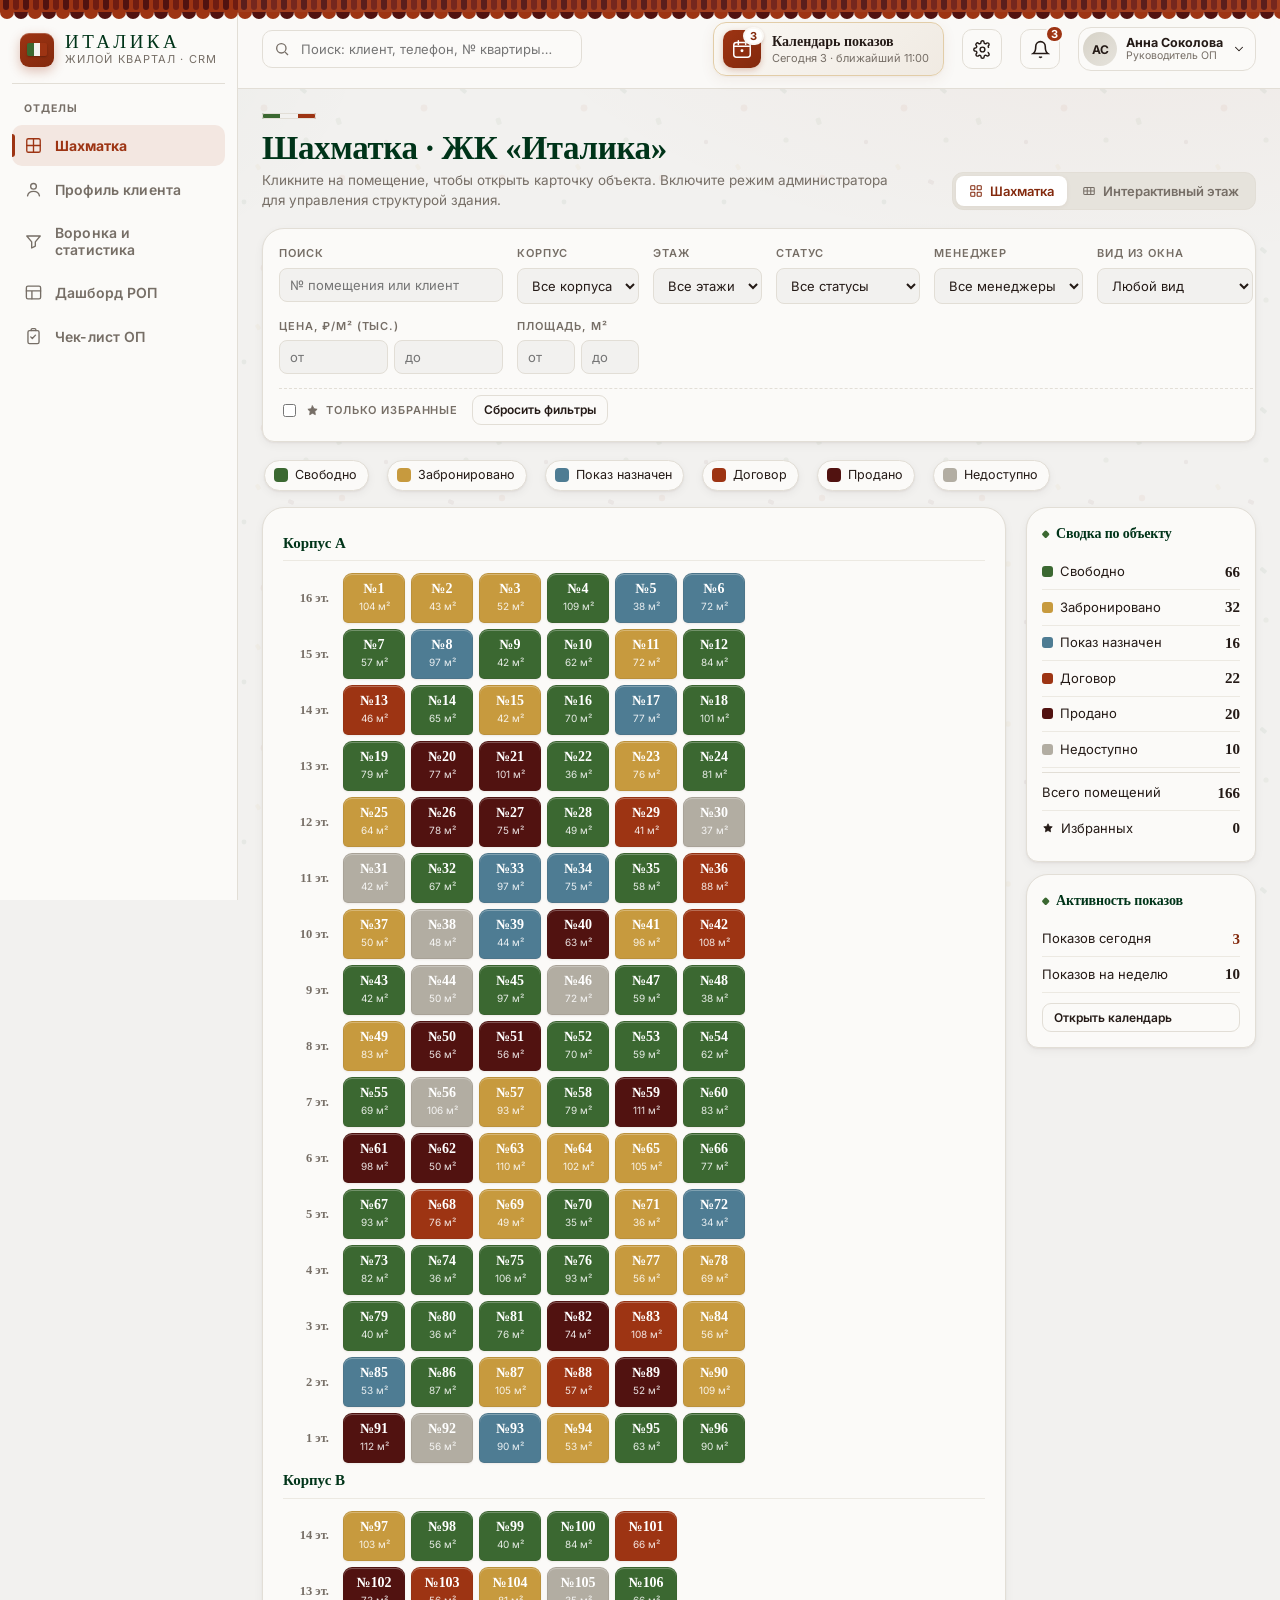
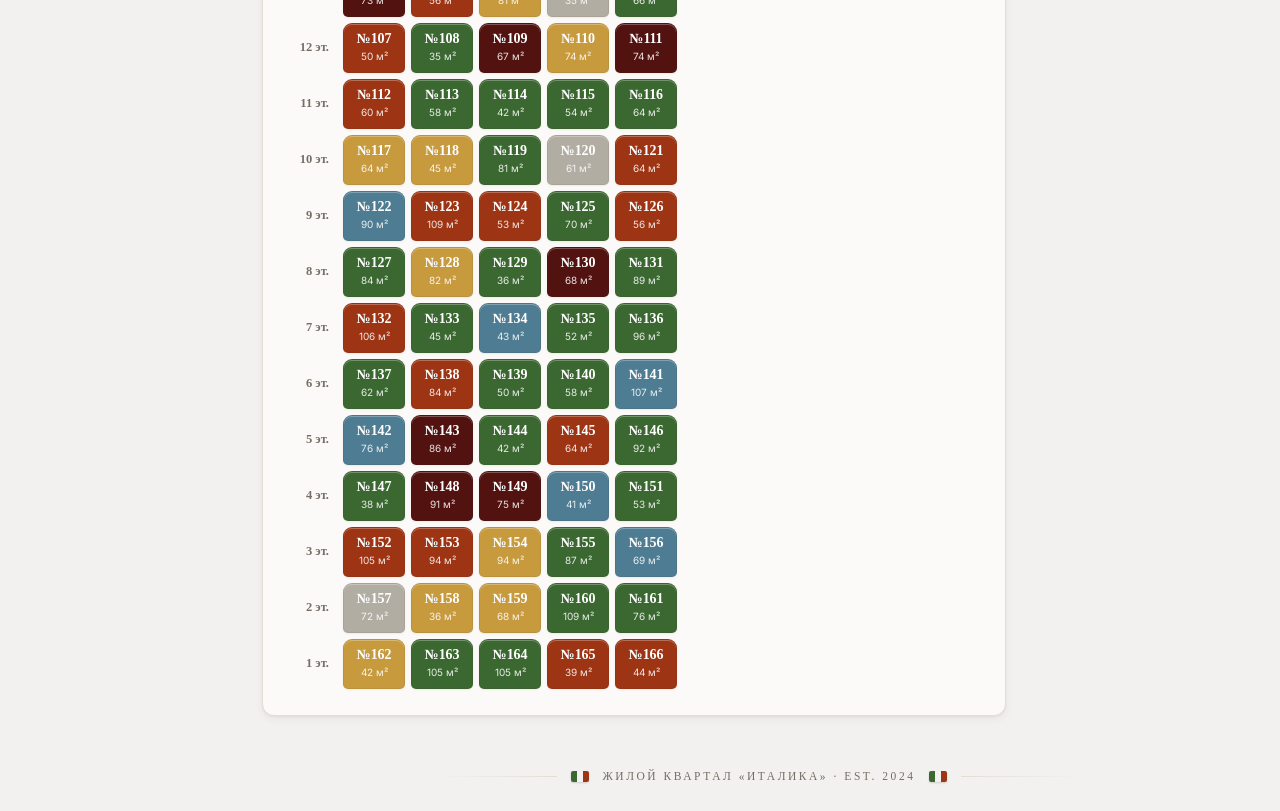
==== commit e544221d: "Чек-лист ОП: задачи со статусами, роли сотрудников, трекер в дашборде РОП - Чек-лист переделан в таб" ====
--- a/index.html
+++ b/index.html
@@ -47,7 +47,16 @@
     <svg width="19" height="19" viewBox="0 0 24 24" fill="none" stroke="currentColor" stroke-width="2"><path d="M18 8A6 6 0 0 0 6 8c0 7-3 9-3 9h18s-3-2-3-9"/><path d="M13.7 21a2 2 0 0 1-3.4 0"/></svg>
     <span class="badge" id="notifBadge">3</span>
   </button>
-  <div class="avatar" title="Анна Соколова — РОП">АС</div>
+
+  <!-- Учётная запись (смена роли) -->
+  <div class="user-switch">
+    <button class="user-btn" id="userBtn" title="Сменить учётную запись">
+      <span class="avatar" id="userAvatar">АС</span>
+      <span class="user-btn-meta"><b id="userName">—</b><span id="userRole">—</span></span>
+      <svg width="14" height="14" viewBox="0 0 24 24" fill="none" stroke="currentColor" stroke-width="1.8" stroke-linecap="round" stroke-linejoin="round"><path d="M6 9l6 6 6-6"/></svg>
+    </button>
+    <div class="user-menu" id="userMenu"></div>
+  </div>
 </header>
 
 <!-- ======================= ВКЛАДКИ ======================= -->
@@ -290,25 +299,22 @@
       <div class="card-sub">Где проседает воронка, кого дожать, какие объекты зависают</div>
       <div class="grid-3" id="aiRecs"></div>
     </div>
+
+    <div class="card col-12">
+      <h3>Общий чек-лист сотрудников ОП</h3>
+      <div class="card-sub">Отслеживание выполнения задач по каждому сотруднику</div>
+      <div id="dashChecklist"></div>
+    </div>
   </div>
 </main>
 
 <!-- ============ ВКЛАДКА 5: ЧЕК-ЛИСТ ОП ============ -->
 <main class="view" id="view-checklist">
-  <div class="view-head"><div><h2>Чек-лист сотрудника ОП</h2><p id="clSub">Общий чек-лист отдела продаж</p></div></div>
-
-  <!-- Панель редактирования (в режиме администратора) -->
-  <div class="dash-admin" id="clAdminBar" style="display:none;"></div>
-
-  <div class="cl-grid">
-    <!-- Команда: сотрудники с прогрессом -->
-    <aside class="cl-team-card">
-      <h3 class="cl-team-title">Сотрудники ОП</h3>
-      <div class="cl-team" id="clTeam"></div>
-    </aside>
-    <!-- Чек-лист выбранного сотрудника -->
-    <section class="cl-main-card" id="clBody"></section>
-  </div>
+  <div class="view-head">
+    <div><h2>Чек-лист ОП</h2><p id="clSub">—</p></div>
+    <div id="clHeadActions"></div>
+  </div>
+  <div id="clContent"></div>
 </main>
 
 <!-- ======================= БОКОВАЯ ПАНЕЛЬ ОБЪЕКТА ======================= -->
@@ -778,6 +784,32 @@
   </div>
 </div>
 
+<!-- ======================= ФОРМА ЗАДАЧИ ЧЕК-ЛИСТА ======================= -->
+<div class="form-modal" id="clTaskModal">
+  <div class="form-shell">
+    <header class="form-head">
+      <div><h3 id="clTaskTitle">Новая задача</h3><div class="form-sub">Чек-лист ОП · сохраняется в базу</div></div>
+      <button class="icon-btn" id="clTaskClose">✕</button>
+    </header>
+    <form id="clTaskForm" class="form-body">
+      <input type="hidden" id="clTaskId">
+      <div class="form-row"><label>Задача</label><input type="text" id="clTaskTask" required placeholder="Что нужно сделать"></div>
+      <div class="form-row form-row-2">
+        <div><label>Срок выполнения</label><input type="date" id="clTaskDue"></div>
+        <div><label>Статус</label><select id="clTaskStatus"></select></div>
+      </div>
+      <div class="form-row" id="clTaskMgrRow"><label>Ответственный</label><select id="clTaskMgr"></select></div>
+      <div class="form-row"><label>Комментарий</label><textarea id="clTaskComment" rows="2" placeholder="Заметка по задаче"></textarea></div>
+      <div class="form-actions">
+        <div style="margin-left:auto; display:flex; gap:10px;">
+          <button type="button" class="btn" id="clTaskCancel">Отмена</button>
+          <button type="submit" class="btn btn-primary">Сохранить</button>
+        </div>
+      </div>
+    </form>
+  </div>
+</div>
+
 <!-- ======================= ФИРМЕННЫЙ ПОДВАЛ ======================= -->
 <footer class="site-footer">
   <span class="flag"></span>
--- a/styles.css
+++ b/styles.css
@@ -2091,3 +2091,96 @@
   .cl-team{ flex-direction:row; flex-wrap:wrap; }
   .cl-emp{ flex:1 1 220px; }
 }
+
+/* ============================================================
+   ЧЕК-ЛИСТ ОП — задачи, статусы, отсеки, трекер, учётка
+   ============================================================ */
+/* Переключатель учётной записи */
+.user-switch{ position:relative; flex-shrink:0; }
+.user-btn{
+  display:flex; align-items:center; gap:9px; padding:4px 9px 4px 4px;
+  border:1px solid var(--line); border-radius:13px; background:var(--bg-2);
+  color:var(--brown); transition:.14s; max-width:210px;
+}
+.user-btn:hover{ border-color:var(--terra); }
+.user-btn .avatar{ width:34px; height:34px; font-size:12px; flex-shrink:0; }
+.user-btn-meta{ display:flex; flex-direction:column; align-items:flex-start; line-height:1.2; min-width:0; }
+.user-btn-meta b{ font-size:12.5px; white-space:nowrap; overflow:hidden; text-overflow:ellipsis; max-width:120px; }
+.user-btn-meta span{ font-size:10.5px; color:var(--brown-soft); }
+.user-menu{
+  position:absolute; top:52px; right:0; width:280px; z-index:95;
+  background:var(--bg-2); border:1px solid var(--line); border-radius:14px;
+  box-shadow:var(--shadow-lg); overflow:hidden; display:none; padding:6px;
+}
+.user-menu.show{ display:block; animation:fade .16s ease; }
+.user-menu-item{
+  display:flex; align-items:center; gap:11px; width:100%; text-align:left;
+  padding:9px 10px; border-radius:10px; background:transparent; transition:.12s;
+}
+.user-menu-item:hover{ background:var(--line-soft); }
+.user-menu-item.active{ background:#F3E7E1; }
+.user-menu-item .avatar{ width:34px; height:34px; font-size:12px; }
+.um-meta{ flex:1; min-width:0; }
+.um-meta b{ display:block; font-size:13px; }
+.um-meta span{ font-size:11.5px; color:var(--brown-soft); }
+.um-check{ color:var(--terra); display:grid; place-items:center; }
+
+/* Заголовок вкладки с действием справа */
+#view-checklist .view-head{ align-items:center; }
+
+/* Полоса статистики (личный вид) */
+.tsk-stats-bar{ display:flex; gap:18px; flex-wrap:wrap; align-items:center; margin-bottom:18px; padding-bottom:14px; border-bottom:1px dashed var(--line); }
+.tsk-stat{ font-size:12.5px; color:var(--brown-soft); }
+.tsk-stat b{ font-family:Georgia,serif; font-size:16px; margin-right:3px; }
+.tsk-stat-pct{ display:flex; align-items:center; gap:9px; margin-left:auto; font-family:Georgia,serif; font-weight:700; color:var(--sea-dark); }
+.tsk-stat-pct .track{ width:120px; height:8px; background:var(--sand); border-radius:5px; overflow:hidden; }
+.tsk-stat-pct .fill{ height:100%; background:linear-gradient(90deg,var(--sea),var(--sea-dark)); border-radius:5px; }
+
+/* Таблица задач */
+.tsk-tbl-wrap{ overflow-x:auto; }
+.tsk-tbl{ min-width:720px; }
+.tsk-tbl th{ white-space:nowrap; }
+.tsk-tbl td{ vertical-align:middle; }
+.tsk-num{ color:var(--brown-soft); font-weight:600; }
+.tsk-title{ font-weight:600; }
+.tsk-due{ white-space:nowrap; color:var(--brown-soft); }
+.tsk-due.overdue{ color:var(--terra-dark); font-weight:700; }
+.tsk-owner{ color:var(--brown-soft); white-space:nowrap; }
+.tsk-comment{ color:var(--brown-soft); font-size:12.5px; max-width:260px; }
+.tsk-comment.editable{ cursor:pointer; border-radius:6px; }
+.tsk-comment.editable:hover{ background:var(--line-soft); }
+.tsk-add-comment{ color:var(--sea); font-weight:600; opacity:.75; }
+.tsk-empty{ color:var(--brown-soft); text-align:center; padding:16px; }
+.tsk-actions{ white-space:nowrap; text-align:right; }
+
+/* Статус: селект и плашка */
+.tsk-status-sel{
+  border:1.4px solid var(--sc); color:var(--sc); background:var(--bg-2);
+  border-radius:20px; padding:4px 8px; font-size:12px; font-weight:600;
+  font-family:inherit; cursor:pointer; outline:none;
+}
+.tsk-pill{ display:inline-block; background:var(--sc); color:#fff; padding:3px 10px; border-radius:20px; font-size:11px; font-weight:700; white-space:nowrap; }
+
+/* Отсеки сотрудников (общий вид) */
+.cl-compartment{ border:1px solid var(--line); border-radius:18px; overflow:hidden; background:var(--bg-2); margin-bottom:20px; box-shadow:var(--shadow-sm); }
+.cl-comp-head{ display:flex; align-items:center; justify-content:space-between; gap:12px; flex-wrap:wrap; padding:14px 18px; border-bottom:1px solid var(--line); background:linear-gradient(135deg,#FBFAF7,#F0EAE2); }
+.cl-comp-title{ display:flex; align-items:center; gap:11px; }
+.cl-comp-title .avatar{ width:38px; height:38px; font-size:13px; }
+.cl-comp-title b{ font-family:Georgia,serif; font-size:15px; color:var(--sea-dark); display:block; }
+.cl-comp-title span{ font-size:11.5px; color:var(--brown-soft); }
+.cl-comp-stats{ display:flex; align-items:center; gap:9px; flex-wrap:wrap; }
+.tsk-mini{ font-size:11.5px; font-weight:600; padding:3px 9px; border-radius:20px; background:var(--sand); color:var(--brown); }
+.tsk-mini.done{ background:#E3EEDD; color:#3B6831; }
+.tsk-mini.work{ background:#F6EBCF; color:#8a6d2a; }
+.tsk-mini.over{ background:#FBE3D3; color:var(--terra-dark); }
+.cl-comp-pct{ font-family:Georgia,serif; font-weight:700; font-size:16px; color:var(--sea-dark); }
+.cl-compartment .tsk-tbl-wrap{ padding:6px 8px 8px; }
+.cl-compartment .tsk-tbl{ min-width:640px; }
+
+/* Трекер в дашборде */
+.tsk-tracker{ width:100%; }
+.tsk-tracker th, .tsk-tracker td{ text-align:center; }
+.tsk-tracker th:first-child, .tsk-tracker td:first-child{ text-align:left; }
+.tsk-track{ height:9px; background:var(--sand); border-radius:5px; overflow:hidden; }
+.tsk-fill{ height:100%; background:linear-gradient(90deg,var(--terra),var(--terra-dark)); border-radius:5px; }
+.tsk-fill.full{ background:linear-gradient(90deg,var(--sea),var(--sea-dark)); }
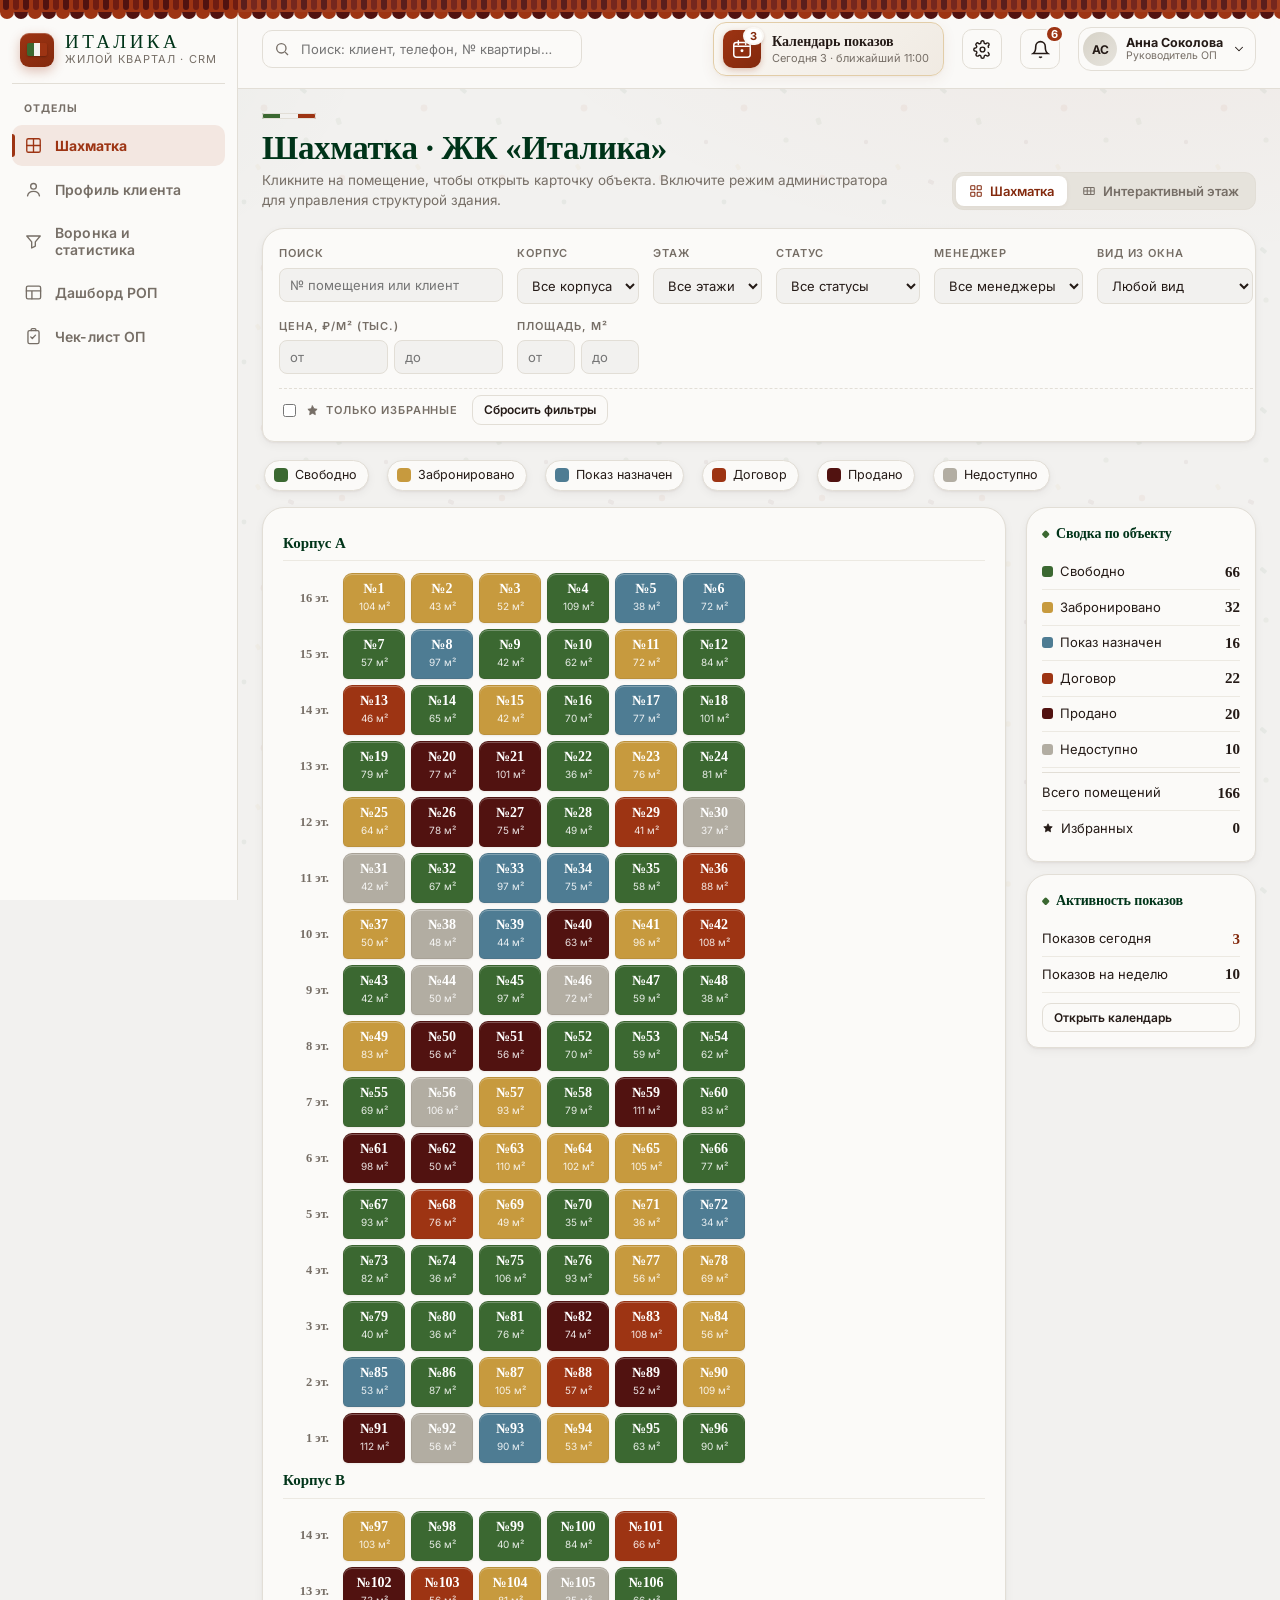
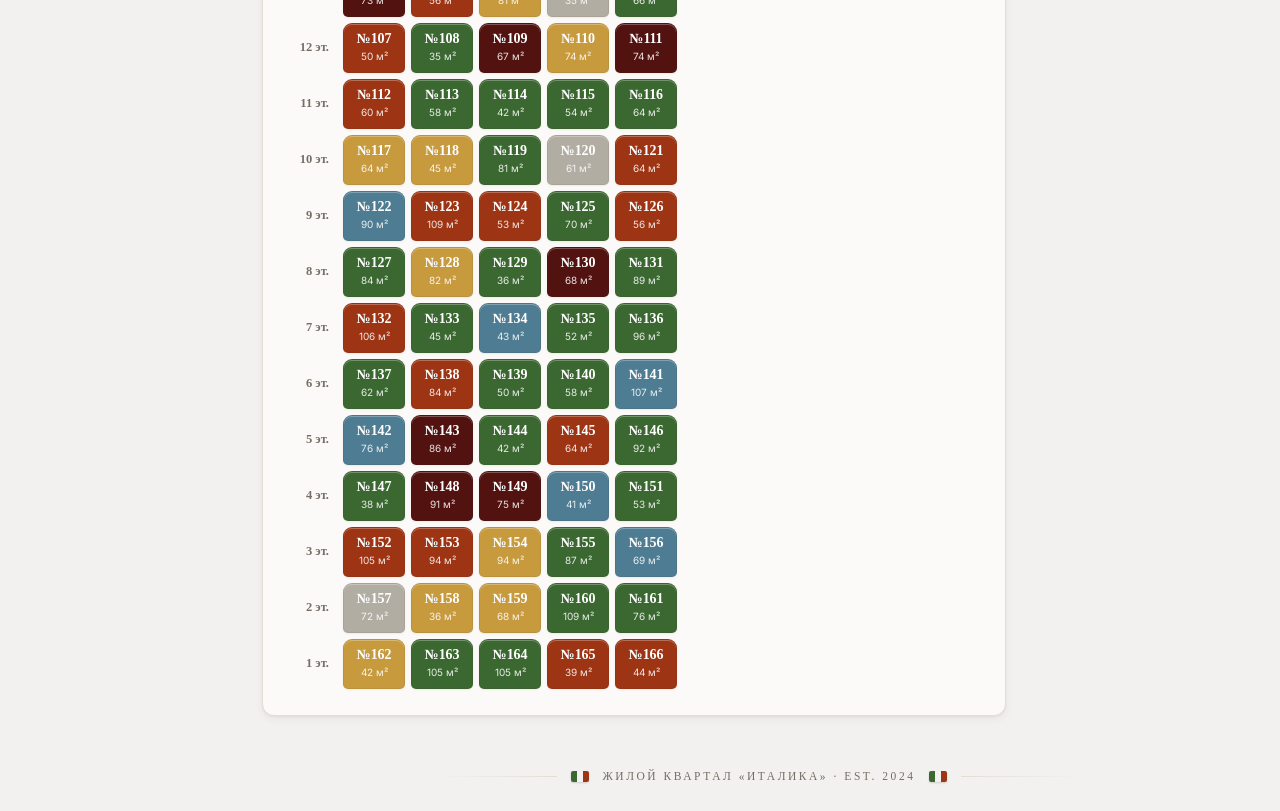
==== commit 46aace61: "КП по квартире: многостраничный буклет с печатью в PDF - Кнопка «Коммерческое предложение» в карточк" ====
--- a/index.html
+++ b/index.html
@@ -810,6 +810,18 @@
   </div>
 </div>
 
+<!-- ======================= КОММЕРЧЕСКОЕ ПРЕДЛОЖЕНИЕ ======================= -->
+<div class="kp-overlay" id="kpModal">
+  <div class="kp-toolbar">
+    <span class="kp-toolbar-title">Коммерческое предложение</span>
+    <div class="kp-toolbar-actions">
+      <button class="btn btn-primary" id="kpPrint">Печать / Сохранить в PDF</button>
+      <button class="btn" id="kpClose">Закрыть</button>
+    </div>
+  </div>
+  <div class="kp-pages" id="kpPages"></div>
+</div>
+
 <!-- ======================= ФИРМЕННЫЙ ПОДВАЛ ======================= -->
 <footer class="site-footer">
   <span class="flag"></span>
@@ -827,6 +839,7 @@
 <script src="js/funnel.js"></script>
 <script src="js/dashboard.js"></script>
 <script src="js/checklist.js"></script>
+<script src="js/kp.js"></script>
 <script src="js/calendar.js"></script>
 <script src="js/app.js"></script>
 
--- a/styles.css
+++ b/styles.css
@@ -2184,3 +2184,110 @@
 .tsk-track{ height:9px; background:var(--sand); border-radius:5px; overflow:hidden; }
 .tsk-fill{ height:100%; background:linear-gradient(90deg,var(--terra),var(--terra-dark)); border-radius:5px; }
 .tsk-fill.full{ background:linear-gradient(90deg,var(--sea),var(--sea-dark)); }
+
+/* Живые уведомления */
+.notif-item .ic.ic-over{ background:#FBE3D3; color:var(--terra-dark); }
+.notif-empty{ padding:18px 16px; text-align:center; color:var(--brown-soft); font-size:13px; }
+/* Живой журнал: элемент без контролов редактирования */
+#actionLog .log-item{ display:flex; align-items:center; gap:11px; }
+#actionLog .log-item .tm{ font-size:11px; color:var(--brown-soft); white-space:nowrap; }
+
+/* ============================================================
+   КОММЕРЧЕСКОЕ ПРЕДЛОЖЕНИЕ (буклет + печать)
+   ============================================================ */
+.kp-overlay{ position:fixed; inset:0; z-index:200; background:rgba(40,26,18,.55);
+  display:none; flex-direction:column; }
+.kp-overlay.show{ display:flex; }
+.kp-toolbar{ display:flex; align-items:center; justify-content:space-between; gap:12px;
+  padding:12px 20px; background:var(--bg-2); border-bottom:1px solid var(--line); flex-shrink:0; }
+.kp-toolbar-title{ font-family:Georgia,serif; font-size:16px; color:var(--sea-dark); }
+.kp-toolbar-actions{ display:flex; gap:10px; }
+.kp-pages{ flex:1; overflow-y:auto; padding:26px; display:flex; flex-direction:column;
+  align-items:center; gap:22px; }
+
+/* Лист А4 */
+.kp-page{ width:210mm; min-height:297mm; background:#fff; color:#241A16;
+  box-shadow:0 10px 40px rgba(0,0,0,.28); padding:20mm 18mm; box-sizing:border-box;
+  display:flex; flex-direction:column; position:relative; }
+
+/* Бренд */
+.kp-brand{ display:flex; align-items:center; gap:11px; }
+.kp-flag{ width:26px; height:17px; border-radius:2px; flex-shrink:0;
+  background:linear-gradient(90deg,#3B6831 0 33.3%,#F2F1EF 33.3% 66.6%,#9D3413 66.6% 100%);
+  box-shadow:0 1px 2px rgba(0,0,0,.15); }
+.kp-brand-name{ font-family:Georgia,serif; letter-spacing:.18em; font-size:19px; color:#003419; }
+.kp-brand-sub{ font-size:11px; color:#766E66; letter-spacing:.08em; }
+.kp-ph{ display:flex; align-items:center; justify-content:space-between;
+  padding-bottom:12px; border-bottom:2px solid #9D3413; margin-bottom:20px; }
+.kp-ph-num{ font-size:11px; color:#A69A8E; letter-spacing:.1em; text-transform:uppercase; }
+
+/* Обложка */
+.kp-cover{ background:
+  radial-gradient(700px 380px at 90% 0%, rgba(157,52,19,.08), transparent 60%),
+  linear-gradient(180deg,#FBFAF7,#F3EFE8); }
+.kp-cover-mid{ margin:auto 0; }
+.kp-kicker{ font-size:13px; letter-spacing:.26em; text-transform:uppercase; color:#9D3413; font-weight:700; }
+.kp-cover-title{ font-family:Georgia,serif; font-size:46px; color:#003419; margin:10px 0 6px; line-height:1.05; }
+.kp-cover-obj{ font-size:17px; color:#5C534B; }
+.kp-cover-price{ font-family:Georgia,serif; font-size:40px; color:#9D3413; margin:26px 0 30px; }
+.kp-cover-facts{ display:grid; grid-template-columns:repeat(2,1fr); gap:14px; max-width:70%; }
+.kp-cf{ border-left:3px solid #C79A3E; padding-left:12px; }
+.kp-cf span{ display:block; font-size:12px; color:#8A7F74; }
+.kp-cf b{ font-size:20px; color:#241A16; }
+.kp-cover-foot{ font-size:11px; color:#A69A8E; letter-spacing:.14em; text-transform:uppercase;
+  border-top:1px solid #E2DED6; padding-top:12px; }
+
+/* Заголовки */
+.kp-h2{ font-family:Georgia,serif; font-size:26px; color:#003419; margin:0 0 18px; }
+.kp-h3{ font-family:Georgia,serif; font-size:17px; color:#9D3413; margin:22px 0 10px; }
+
+/* Характеристики + планировка */
+.kp-two{ display:grid; grid-template-columns:1fr 1fr; gap:22px; align-items:start; }
+.kp-tbl{ width:100%; border-collapse:collapse; }
+.kp-tbl td, .kp-tbl th{ padding:9px 10px; border-bottom:1px solid #ECE7DF; font-size:13.5px; text-align:left; }
+.kp-tbl th{ background:#F6F1E9; color:#5C534B; font-weight:700; font-size:12px; }
+.kp-k{ color:#8A7F74; }
+.kp-v{ font-weight:600; text-align:right; }
+.kp-plan-img{ width:100%; border:1px solid #E2DED6; border-radius:8px; }
+.kp-plan-empty{ display:flex; flex-direction:column; align-items:center; justify-content:center; gap:12px;
+  min-height:230px; border:1.5px dashed #D8CFBF; border-radius:120px 120px 10px 10px;
+  color:#A69A8E; font-size:13px; text-align:center; padding:20px;
+  background:linear-gradient(180deg,rgba(157,52,19,.03),transparent); }
+.kp-note{ margin-top:auto; font-size:10.5px; color:#A69A8E; line-height:1.5; padding-top:16px; }
+
+/* Финансы */
+.kp-price-box{ display:grid; grid-template-columns:repeat(3,1fr); gap:14px; margin-bottom:8px; }
+.kp-price-box > div{ background:#F6F1E9; border-radius:10px; padding:14px 16px; }
+.kp-price-box span{ display:block; font-size:12px; color:#8A7F74; }
+.kp-price-box b{ font-family:Georgia,serif; font-size:20px; color:#003419; }
+.kp-mort b{ color:#9D3413; }
+.kp-rass{ background:#E3EEDD; border-radius:10px; padding:14px 16px; font-size:14px; color:#2E4F26; }
+.kp-rass b{ color:#003419; }
+
+/* Акции + контакты */
+.kp-promo{ margin:0 0 26px; padding-left:0; list-style:none; }
+.kp-promo li{ position:relative; padding:9px 0 9px 26px; font-size:14px; border-bottom:1px solid #ECE7DF; }
+.kp-promo li::before{ content:''; position:absolute; left:4px; top:15px; width:8px; height:8px;
+  border-radius:2px; background:#C79A3E; }
+.kp-contact{ background:#F6F1E9; border-radius:12px; padding:18px 20px; }
+.kp-contact-t{ font-size:12px; letter-spacing:.14em; text-transform:uppercase; color:#8A7F74; margin-bottom:12px; }
+.kp-contact-row{ display:flex; align-items:center; gap:14px; }
+.kp-avatar{ width:52px; height:52px; border-radius:50%; background:#9D3413; color:#fff;
+  display:grid; place-items:center; font-weight:700; font-size:16px; flex-shrink:0; }
+.kp-mgr-name{ font-family:Georgia,serif; font-size:18px; color:#003419; }
+.kp-mgr-line{ font-size:13px; color:#5C534B; margin-top:2px; }
+
+@media (max-width:820px){ .kp-page{ width:100%; min-height:auto; padding:24px; } .kp-two,.kp-price-box{ grid-template-columns:1fr; } }
+
+/* --------- ПЕЧАТЬ: только буклет --------- */
+@media print{
+  body{ background:#fff !important; padding:0 !important; }
+  body > *:not(.kp-overlay){ display:none !important; }
+  .kp-overlay{ display:block !important; position:static !important; background:#fff !important; inset:auto; }
+  .kp-toolbar{ display:none !important; }
+  .kp-pages{ padding:0; gap:0; display:block; overflow:visible; }
+  .kp-page{ box-shadow:none; width:auto; min-height:auto; padding:16mm 14mm;
+    page-break-after:always; break-after:page; }
+  .kp-page:last-child{ page-break-after:auto; break-after:auto; }
+  @page{ size:A4; margin:0; }
+}
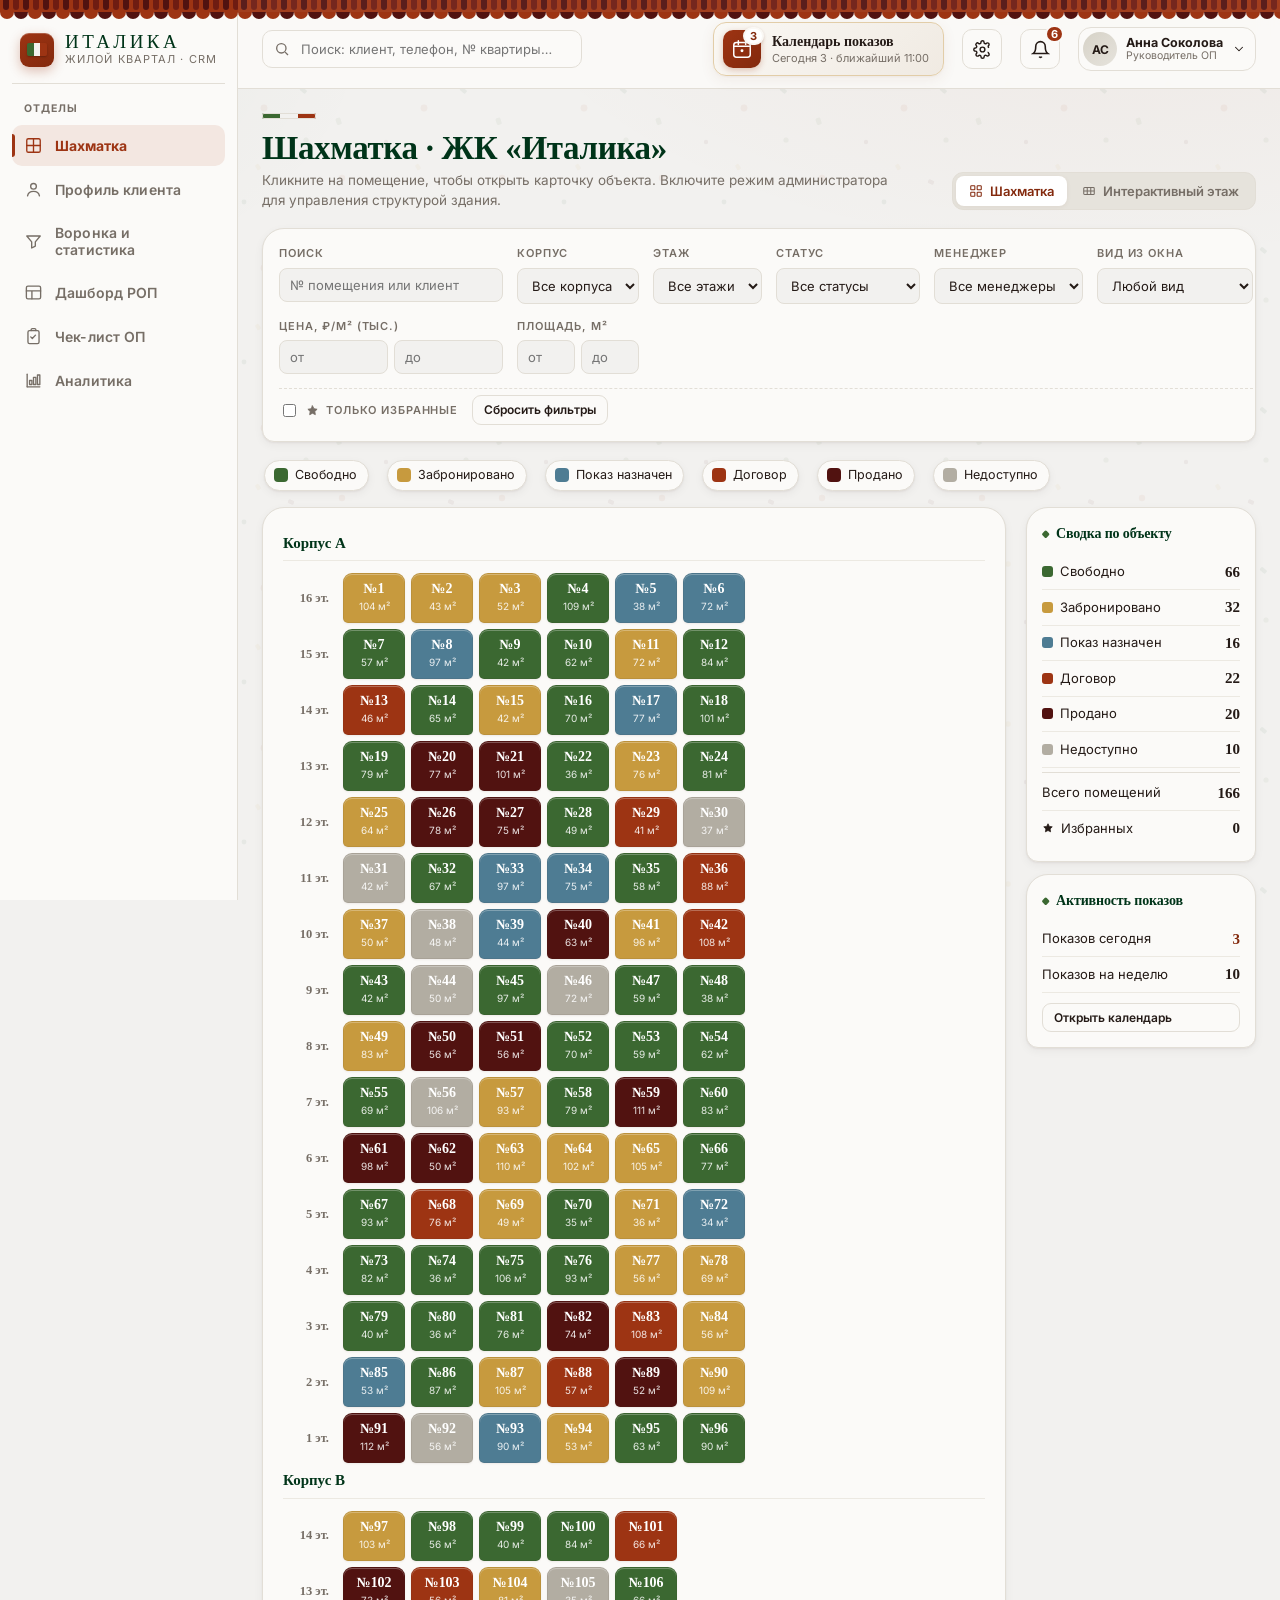
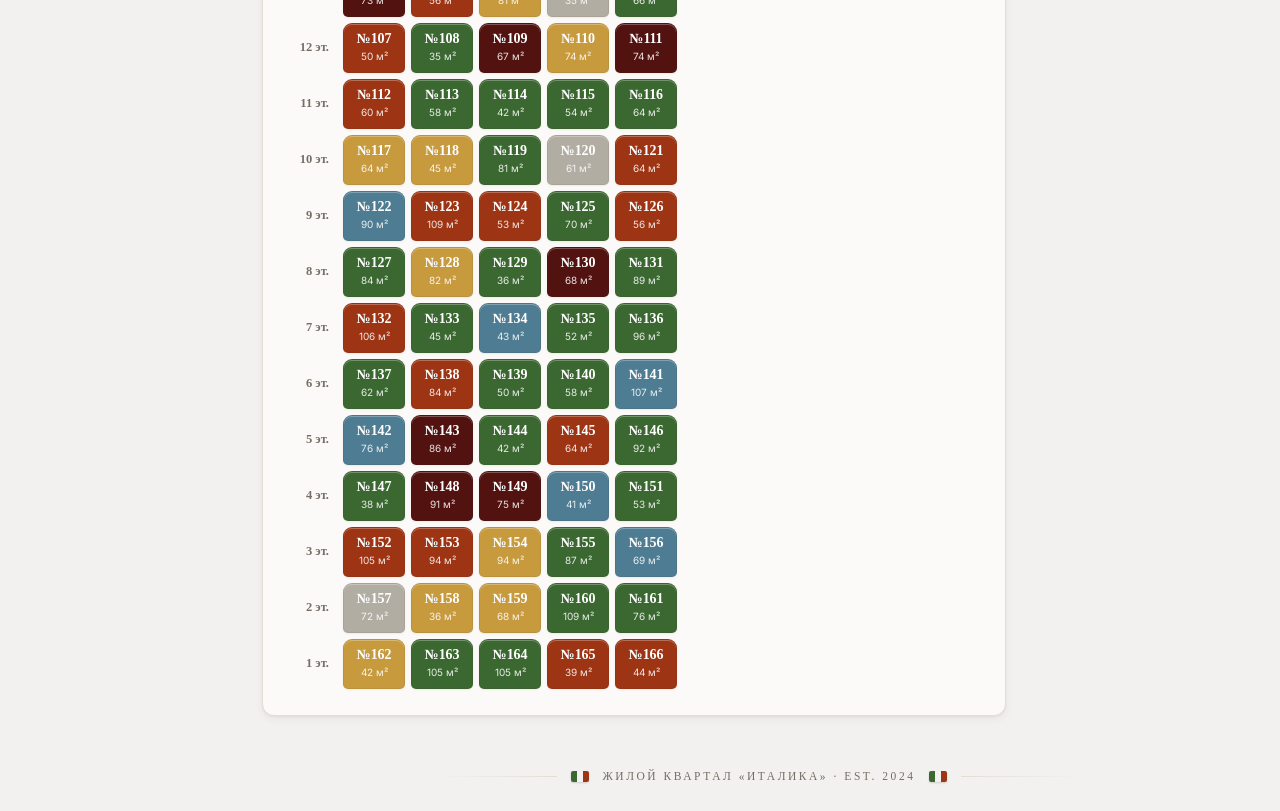
==== commit f669eb55: "Вкладка «Аналитика»: сводный BI по всей платформе - Новая вкладка в сайдбаре. Всё считается из реаль" ====
--- a/index.html
+++ b/index.html
@@ -89,6 +89,10 @@
     <svg class="licon" width="19" height="19" viewBox="0 0 24 24" fill="none" stroke="currentColor" stroke-width="1.7" stroke-linecap="round" stroke-linejoin="round"><rect x="5" y="4.5" width="14" height="16.5" rx="2"/><path d="M9 4.5V3.5a1.5 1.5 0 0 1 1.5-1.5h3A1.5 1.5 0 0 1 15 3.5v1"/><path d="M8.5 12.5l2 2 4-4.2"/></svg>
     <span>Чек-лист ОП</span>
   </button>
+  <button class="tab" data-view="analytics">
+    <svg class="licon" width="19" height="19" viewBox="0 0 24 24" fill="none" stroke="currentColor" stroke-width="1.7" stroke-linecap="round" stroke-linejoin="round"><path d="M4 20V4"/><path d="M4 20h16"/><rect x="7" y="12" width="3" height="5"/><rect x="12" y="8" width="3" height="9"/><rect x="17" y="5" width="3" height="12"/></svg>
+    <span>Аналитика</span>
+  </button>
 </nav>
 
 <!-- ============ ВКЛАДКА 1: ШАХМАТКА ============ -->
@@ -315,6 +319,36 @@
     <div id="clHeadActions"></div>
   </div>
   <div id="clContent"></div>
+</main>
+
+<!-- ============ ВКЛАДКА 6: АНАЛИТИКА ============ -->
+<main class="view" id="view-analytics">
+  <div class="view-head">
+    <div><h2>Аналитика платформы</h2><p>Сводка по объекту, продажам, воронке, менеджерам и ценам — из реальных данных</p></div>
+    <button class="btn ic-inline" id="anExport">Выгрузить в Excel</button>
+  </div>
+
+  <div class="filters an-filters" id="anFilters"></div>
+
+  <div class="an-kpi kpi-row" id="anKpi"></div>
+
+  <div class="an-grid dash-grid">
+    <div class="card col-4"><h3>Распределение по статусам</h3><div class="card-sub">Структура ассортимента</div><div id="anStatus"></div></div>
+    <div class="card col-4"><h3>Продажи по корпусам</h3><div class="card-sub">Сумма закрытых, млн ₽</div><div id="anSalesCorp"></div></div>
+    <div class="card col-4"><h3>Остаток ликвидности</h3><div class="card-sub">Свободно: шт. и сумма</div><div id="anStock"></div></div>
+
+    <div class="card col-6"><h3>Воронка лидов</h3><div class="card-sub">Число клиентов, дошедших до этапа</div><div id="anFunnel2"></div></div>
+    <div class="card col-6"><h3>Источники лидов</h3><div class="card-sub">Лиды и сделки по каналам</div><div id="anSources"></div></div>
+
+    <div class="card col-12"><h3>Рейтинг менеджеров</h3><div class="card-sub">Выручка, сделки, нагрузка, конверсия, задачи</div><div id="anLeaders"></div></div>
+
+    <div class="card col-8"><h3>Динамика средней цены м²</h3><div class="card-sub">По месяцам, тыс ₽/м²</div><div id="anPriceLine"></div></div>
+    <div class="card col-4"><h3>Цена м² по этажам</h3><div class="card-sub">Средняя, тыс ₽</div><div id="anPriceFloor"></div></div>
+
+    <div class="card col-12"><h3>Изменение цены по квартире</h3>
+      <div class="an-unit-pick"><label>Помещение</label><select id="anUnitSel"></select></div>
+      <div id="anUnitLine"></div></div>
+  </div>
 </main>
 
 <!-- ======================= БОКОВАЯ ПАНЕЛЬ ОБЪЕКТА ======================= -->
@@ -839,6 +873,7 @@
 <script src="js/funnel.js"></script>
 <script src="js/dashboard.js"></script>
 <script src="js/checklist.js"></script>
+<script src="js/analytics.js"></script>
 <script src="js/kp.js"></script>
 <script src="js/calendar.js"></script>
 <script src="js/app.js"></script>
--- a/styles.css
+++ b/styles.css
@@ -2291,3 +2291,58 @@
   .kp-page:last-child{ page-break-after:auto; break-after:auto; }
   @page{ size:A4; margin:0; }
 }
+
+/* ============================================================
+   ВКЛАДКА «АНАЛИТИКА»
+   ============================================================ */
+#view-analytics .view-head{ align-items:center; }
+.an-filters{ margin-bottom:18px; align-items:end; }
+.an-filters .field{ min-width:150px; }
+.an-filters #anReset{ align-self:end; margin-bottom:2px; }
+.an-grid{ margin-top:4px; }
+.an-grid .card{ display:flex; flex-direction:column; }
+.an-grid .card h3{ font-size:15px; }
+.an-grid .card-sub{ margin-bottom:14px; }
+
+/* Донат статусов */
+.an-donut-wrap{ display:flex; align-items:center; gap:18px; flex-wrap:wrap; }
+.an-donut{ position:relative; flex-shrink:0; }
+.an-donut-c{ position:absolute; inset:0; display:flex; flex-direction:column; align-items:center; justify-content:center; }
+.an-donut-c b{ font-family:Georgia,serif; font-size:26px; color:var(--brown); line-height:1; }
+.an-donut-c span{ font-size:11px; color:var(--brown-soft); }
+.an-legend{ display:flex; flex-direction:column; gap:6px; font-size:12.5px; }
+.an-leg{ display:flex; align-items:center; gap:8px; color:var(--brown); }
+.an-leg span{ width:11px; height:11px; border-radius:3px; flex-shrink:0; }
+.an-leg b{ margin-left:auto; }
+
+/* Горизонтальные бары */
+.an-bars{ display:flex; flex-direction:column; gap:12px; }
+.an-bar-top{ display:flex; justify-content:space-between; font-size:12.5px; margin-bottom:5px; }
+.an-bar-top b{ color:var(--brown-dark); }
+.an-bar-track{ height:9px; background:var(--sand); border-radius:5px; overflow:hidden; }
+.an-bar-fill{ height:100%; border-radius:5px; transition:width .4s; }
+
+/* Воронка */
+.an-funnel{ display:flex; flex-direction:column; gap:7px; }
+.an-funnel-row{ display:flex; align-items:center; gap:10px; }
+.an-funnel-bar{ display:flex; align-items:center; justify-content:space-between; gap:10px;
+  background:linear-gradient(90deg,var(--terra),var(--terra-dark)); color:#fff;
+  padding:8px 13px; border-radius:8px; font-size:12.5px; min-width:0; transition:width .4s; }
+.an-funnel-bar span{ white-space:nowrap; overflow:hidden; text-overflow:ellipsis; }
+.an-funnel-bar b{ flex-shrink:0; }
+.an-funnel-conv{ font-size:11.5px; color:var(--brown-soft); width:38px; flex-shrink:0; }
+
+/* Линейный график */
+.an-line{ display:block; margin-top:4px; }
+.an-empty{ padding:22px; text-align:center; color:var(--brown-soft); font-size:13px; }
+
+/* Лидерборд */
+.an-lead-tbl th, .an-lead-tbl td{ text-align:center; white-space:nowrap; }
+.an-lead-tbl th:nth-child(2), .an-lead-tbl td:nth-child(2){ text-align:left; }
+.an-mini-track{ height:8px; background:var(--sand); border-radius:5px; overflow:hidden; }
+.an-mini-fill{ height:100%; background:linear-gradient(90deg,var(--terra),var(--terra-dark)); border-radius:5px; }
+
+/* Выбор квартиры */
+.an-unit-pick{ display:flex; align-items:center; gap:10px; margin-bottom:12px; }
+.an-unit-pick label{ font-size:12px; color:var(--brown-soft); }
+.an-unit-pick select{ max-width:340px; }
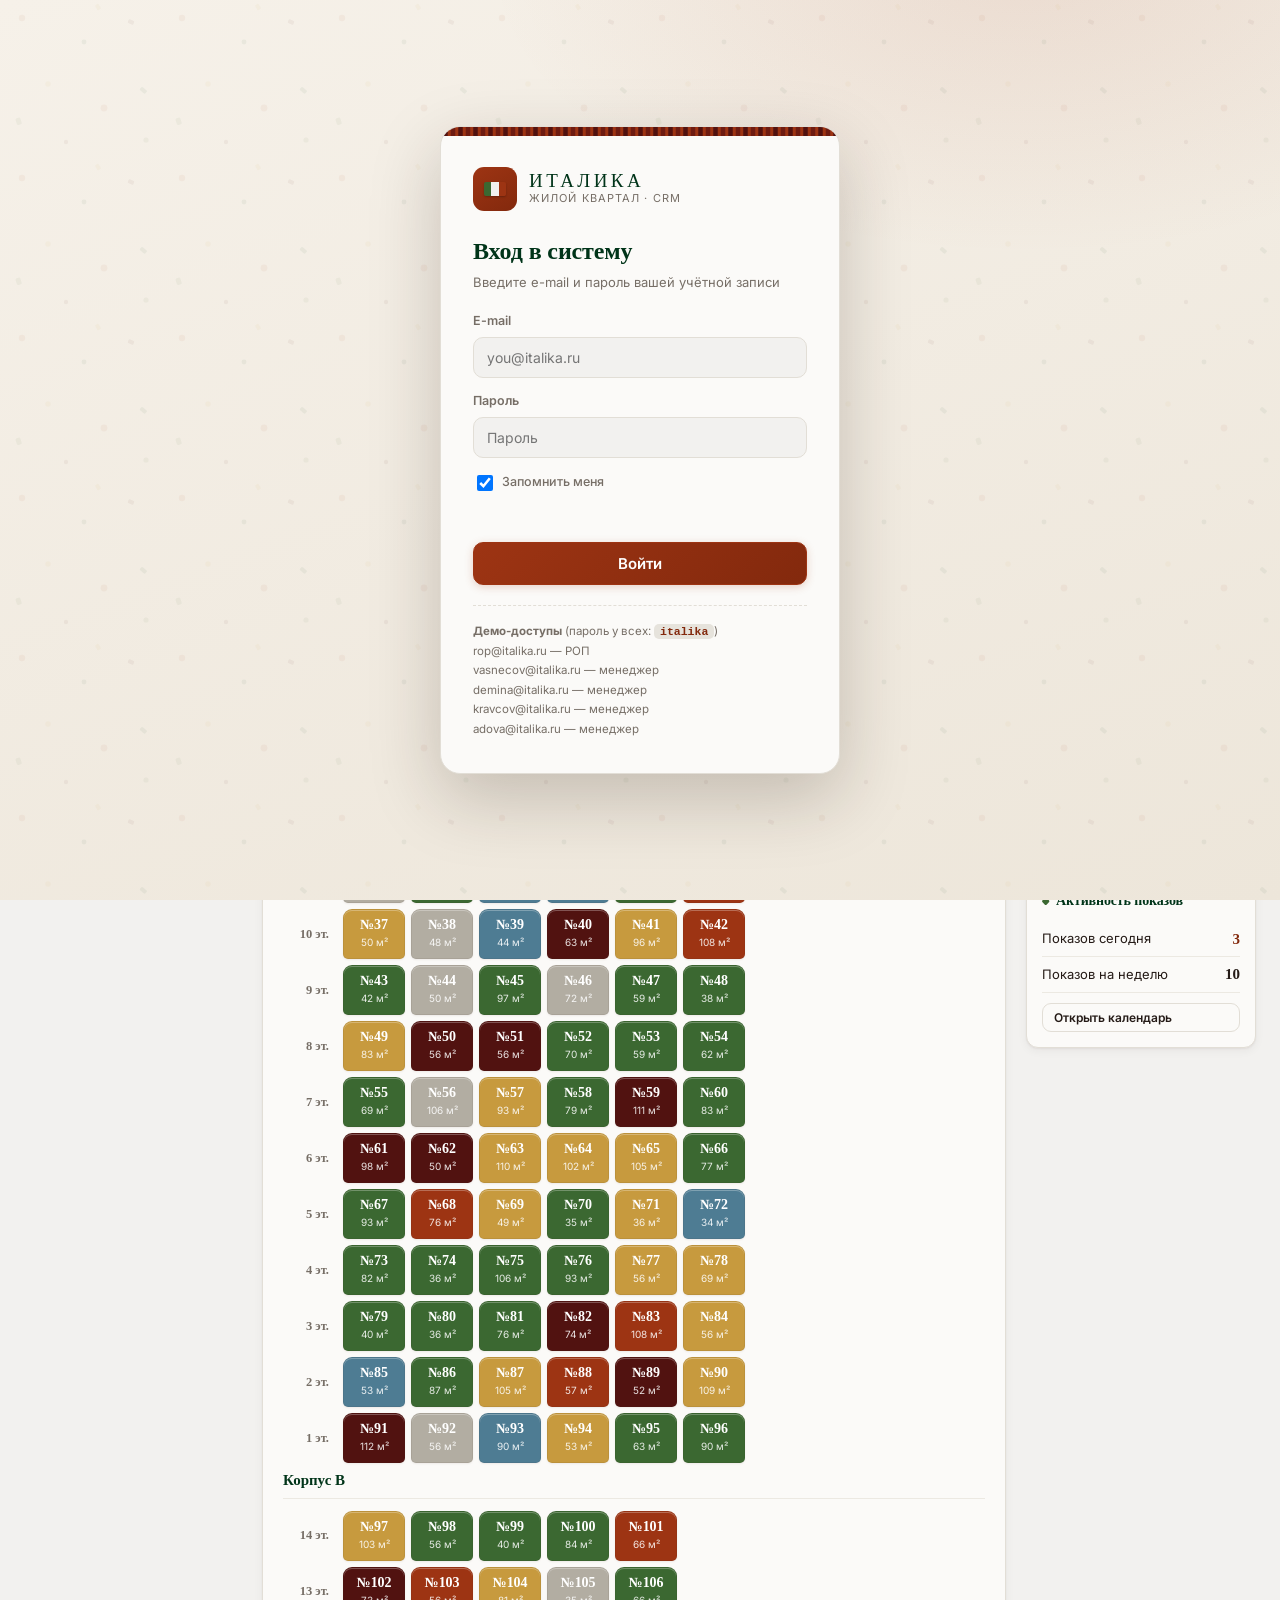
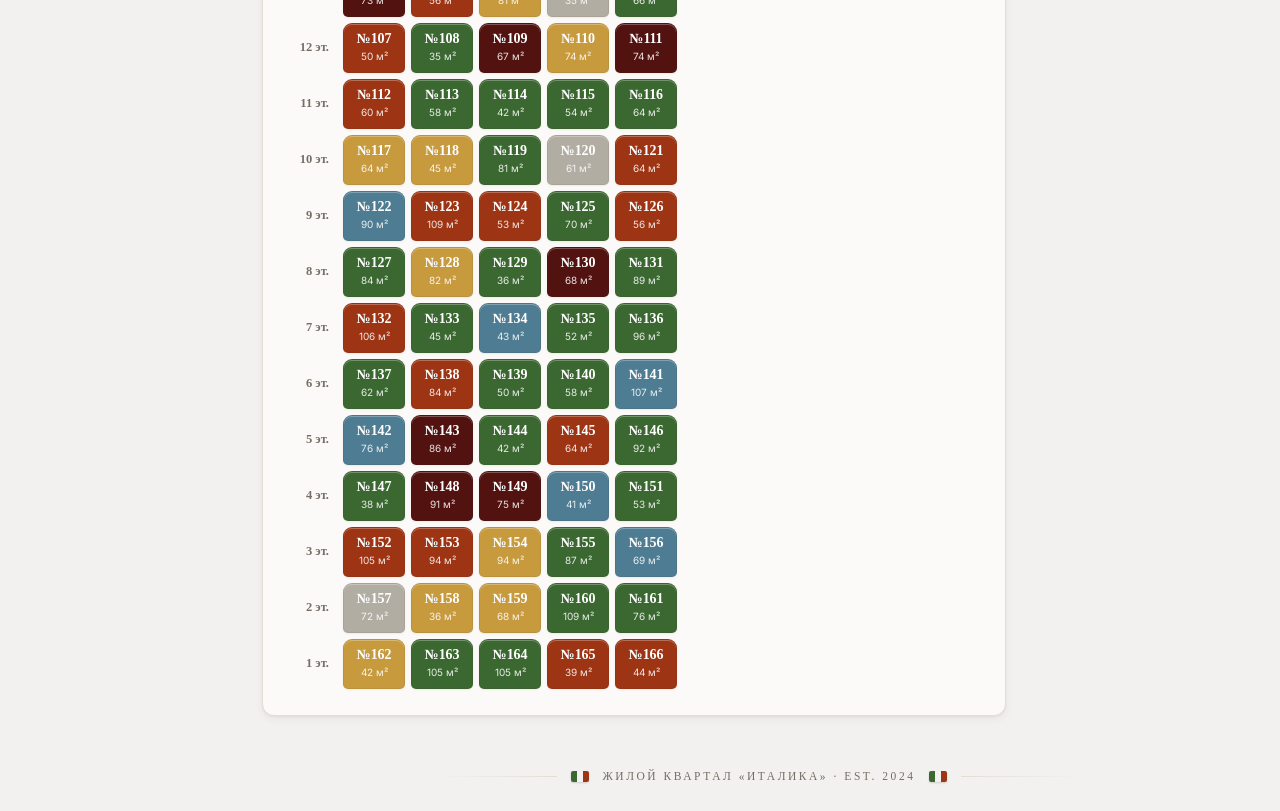
==== commit b4275c0e: "Авторизация: вход по логину/паролю, роли и права, управление учётками - Экран входа (e-mail + пароль" ====
--- a/index.html
+++ b/index.html
@@ -10,6 +10,26 @@
 <link rel="stylesheet" href="styles.css">
 </head>
 <body>
+
+<!-- ======================= ЭКРАН ВХОДА ======================= -->
+<div class="auth-screen" id="authScreen">
+  <div class="auth-card">
+    <div class="auth-brand">
+      <span class="auth-mark"><span class="brand-flag"></span></span>
+      <div><div class="brand-name">ИТАЛИКА</div><div class="brand-sub">Жилой квартал · CRM</div></div>
+    </div>
+    <h2 class="auth-title">Вход в систему</h2>
+    <p class="auth-lead">Введите e-mail и пароль вашей учётной записи</p>
+    <form id="authForm" class="auth-form" autocomplete="on">
+      <label>E-mail<input type="email" id="authEmail" autocomplete="username" placeholder="you@italika.ru"></label>
+      <label>Пароль<input type="password" id="authPass" autocomplete="current-password" placeholder="Пароль"></label>
+      <label class="auth-remember"><input type="checkbox" id="authRemember" checked> Запомнить меня</label>
+      <div class="auth-error" id="authError"></div>
+      <button type="submit" class="btn btn-primary auth-submit">Войти</button>
+    </form>
+    <div class="auth-hint" id="authHint"></div>
+  </div>
+</div>
 
 <!-- ======================= ШАПКА ======================= -->
 <header class="topbar">
@@ -325,7 +345,10 @@
 <main class="view" id="view-analytics">
   <div class="view-head">
     <div><h2>Аналитика платформы</h2><p>Сводка по объекту, продажам, воронке, менеджерам и ценам — из реальных данных</p></div>
-    <button class="btn ic-inline" id="anExport">Выгрузить в Excel</button>
+    <div style="display:flex; gap:10px;">
+      <button class="btn" id="anPrint">Печать / PDF</button>
+      <button class="btn ic-inline" id="anExport">Выгрузить в Excel</button>
+    </div>
   </div>
 
   <div class="filters an-filters" id="anFilters"></div>
@@ -339,6 +362,8 @@
 
     <div class="card col-6"><h3>Воронка лидов</h3><div class="card-sub">Число клиентов, дошедших до этапа</div><div id="anFunnel2"></div></div>
     <div class="card col-6"><h3>Источники лидов</h3><div class="card-sub">Лиды и сделки по каналам</div><div id="anSources"></div></div>
+
+    <div class="card col-12"><h3>Тепловая карта продаж</h3><div class="card-sub">Доля проданных по этажам и корпусам — светлые ячейки «зависают»</div><div id="anHeat"></div></div>
 
     <div class="card col-12"><h3>Рейтинг менеджеров</h3><div class="card-sub">Выручка, сделки, нагрузка, конверсия, задачи</div><div id="anLeaders"></div></div>
 
@@ -844,6 +869,28 @@
   </div>
 </div>
 
+<!-- ======================= УЧЁТНЫЕ ЗАПИСИ (РОП) ======================= -->
+<div class="form-modal" id="usersModal">
+  <div class="form-shell">
+    <header class="form-head">
+      <div><h3>Учётные записи</h3><div class="form-sub">Сотрудники и доступ · только для руководителя</div></div>
+      <button class="icon-btn" id="usersClose">✕</button>
+    </header>
+    <div class="form-body">
+      <div id="usersList" class="users-list"></div>
+      <div class="users-add">
+        <h4>Добавить сотрудника</h4>
+        <form id="userAddForm" class="users-add-form">
+          <input type="text" id="uaName" placeholder="Имя сотрудника" required>
+          <input type="email" id="uaEmail" placeholder="e-mail" required>
+          <input type="text" id="uaPass" placeholder="Пароль (по умолч. italika)">
+          <button class="btn btn-primary" type="submit">Добавить</button>
+        </form>
+      </div>
+    </div>
+  </div>
+</div>
+
 <!-- ======================= КОММЕРЧЕСКОЕ ПРЕДЛОЖЕНИЕ ======================= -->
 <div class="kp-overlay" id="kpModal">
   <div class="kp-toolbar">
@@ -874,6 +921,7 @@
 <script src="js/dashboard.js"></script>
 <script src="js/checklist.js"></script>
 <script src="js/analytics.js"></script>
+<script src="js/auth.js"></script>
 <script src="js/kp.js"></script>
 <script src="js/calendar.js"></script>
 <script src="js/app.js"></script>
--- a/styles.css
+++ b/styles.css
@@ -2280,17 +2280,36 @@
 @media (max-width:820px){ .kp-page{ width:100%; min-height:auto; padding:24px; } .kp-two,.kp-price-box{ grid-template-columns:1fr; } }
 
 /* --------- ПЕЧАТЬ: только буклет --------- */
+/* --------- ПЕЧАТЬ: коммерческое предложение --------- */
 @media print{
-  body{ background:#fff !important; padding:0 !important; }
-  body > *:not(.kp-overlay){ display:none !important; }
-  .kp-overlay{ display:block !important; position:static !important; background:#fff !important; inset:auto; }
-  .kp-toolbar{ display:none !important; }
-  .kp-pages{ padding:0; gap:0; display:block; overflow:visible; }
-  .kp-page{ box-shadow:none; width:auto; min-height:auto; padding:16mm 14mm;
-    page-break-after:always; break-after:page; }
-  .kp-page:last-child{ page-break-after:auto; break-after:auto; }
-  @page{ size:A4; margin:0; }
-}
+  body.printing-kp{ background:#fff !important; padding:0 !important; }
+  body.printing-kp > *:not(.kp-overlay){ display:none !important; }
+  body.printing-kp .kp-overlay{ display:block !important; position:static !important; background:#fff !important; inset:auto; }
+  body.printing-kp .kp-toolbar{ display:none !important; }
+  body.printing-kp .kp-pages{ padding:0; gap:0; display:block; overflow:visible; }
+  body.printing-kp .kp-page{ box-shadow:none; width:auto; min-height:auto; padding:16mm 14mm;
+    page-break-after:always; break-after:page; -webkit-print-color-adjust:exact; print-color-adjust:exact; }
+  body.printing-kp .kp-page:last-child{ page-break-after:auto; break-after:auto; }
+  body.printing-kp{ }
+}
+
+/* --------- ПЕЧАТЬ: аналитический отчёт --------- */
+@media print{
+  body.printing-analytics{ background:#fff !important; padding:0 !important; }
+  body.printing-analytics > *:not(#view-analytics){ display:none !important; }
+  body.printing-analytics #view-analytics{ display:block !important; }
+  body.printing-analytics #anPrint, body.printing-analytics #anExport,
+  body.printing-analytics #anReset{ display:none !important; }
+  body.printing-analytics .an-filters{ display:flex !important; }
+  body.printing-analytics .card{ break-inside:avoid; box-shadow:none !important; border:1px solid #E2DED6; }
+  body.printing-analytics .an-bar-fill, body.printing-analytics .an-mini-fill,
+  body.printing-analytics .an-funnel-bar, body.printing-analytics .an-heat-cell,
+  body.printing-analytics svg, body.printing-analytics .an-leg span,
+  body.printing-analytics .kpi{ -webkit-print-color-adjust:exact; print-color-adjust:exact; }
+  body.printing-analytics .view-head p{ display:none; }
+  body.printing-analytics #view-analytics{ padding:10mm 8mm !important; }
+}
+@page{ size:A4; margin:0; }
 
 /* ============================================================
    ВКЛАДКА «АНАЛИТИКА»
@@ -2346,3 +2365,74 @@
 .an-unit-pick{ display:flex; align-items:center; gap:10px; margin-bottom:12px; }
 .an-unit-pick label{ font-size:12px; color:var(--brown-soft); }
 .an-unit-pick select{ max-width:340px; }
+
+/* Тепловая карта продаж */
+.an-heat-wrap{ overflow-x:auto; }
+.an-heat{ border-collapse:separate; border-spacing:3px; }
+.an-heat th{ font-size:11.5px; color:var(--brown-soft); font-weight:700; padding:4px 8px; background:transparent; }
+.an-heat-corner{ width:52px; }
+.an-heat-fl{ text-align:right; white-space:nowrap; }
+.an-heat-cell{ width:120px; height:30px; text-align:center; border-radius:6px;
+  font-size:12px; font-weight:700; }
+.an-heat-empty{ background:repeating-linear-gradient(45deg,#F4F1EC,#F4F1EC 4px,#EDE8E0 4px,#EDE8E0 8px); border-radius:6px; }
+.an-heat-legend{ display:flex; align-items:center; gap:10px; margin-top:14px; font-size:12px; color:var(--brown-soft); }
+.an-heat-scale{ width:120px; height:12px; border-radius:6px;
+  background:linear-gradient(90deg, rgb(240,232,216), rgb(157,52,19)); }
+.an-heat-note{ margin-left:auto; }
+
+/* ============================================================
+   АВТОРИЗАЦИЯ — экран входа, меню пользователя, учётные записи
+   ============================================================ */
+.auth-screen{ position:fixed; inset:0; z-index:400; display:none;
+  align-items:center; justify-content:center; padding:24px;
+  background:
+    var(--terrazzo),
+    radial-gradient(900px 500px at 80% -5%, rgba(157,52,19,.10), transparent 60%),
+    linear-gradient(160deg,#F6F1E9,#EDE6DA); }
+.auth-screen.show{ display:flex; }
+.auth-card{ width:100%; max-width:400px; background:var(--bg-2);
+  border:1px solid var(--line); border-radius:20px; padding:34px 32px;
+  box-shadow:0 24px 70px rgba(40,26,18,.22); position:relative; overflow:hidden; }
+.auth-card::before{ content:''; position:absolute; top:0; left:0; right:0; height:9px;
+  background:var(--awning); background-size:auto 18px; }
+.auth-brand{ display:flex; align-items:center; gap:12px; margin:6px 0 22px; }
+.auth-mark{ width:44px; height:44px; border-radius:11px; display:grid; place-items:center;
+  background:linear-gradient(150deg,var(--terra),#83290D); }
+.auth-mark .brand-flag{ width:22px; height:14px; border-radius:2px;
+  background:linear-gradient(90deg,#3B6831 0 33.3%,#F2F1EF 33.3% 66.6%,#9D3413 66.6% 100%); }
+.auth-title{ font-family:Georgia,serif; font-size:24px; color:var(--sea-dark); margin:0 0 4px; }
+.auth-lead{ font-size:13px; color:var(--brown-soft); margin:0 0 20px; }
+.auth-form{ display:flex; flex-direction:column; gap:14px; }
+.auth-form label{ display:flex; flex-direction:column; gap:6px; font-size:12.5px; color:var(--brown-soft); font-weight:600; }
+.auth-form input[type=email], .auth-form input[type=password]{ padding:11px 13px; border:1px solid var(--line);
+  border-radius:10px; font-size:14px; background:var(--bg); color:var(--text); }
+.auth-form input:focus{ outline:none; border-color:var(--terra); }
+.auth-remember{ flex-direction:row !important; align-items:center; gap:8px; font-weight:500 !important; cursor:pointer; }
+.auth-remember input{ width:16px; height:16px; }
+.auth-submit{ margin-top:4px; justify-content:center; padding:12px; font-size:15px; }
+.auth-error{ color:var(--terra-dark); font-size:13px; min-height:16px; font-weight:600; }
+.auth-hint{ margin-top:20px; padding-top:16px; border-top:1px dashed var(--line);
+  font-size:11.5px; color:var(--brown-soft); line-height:1.7; }
+.auth-hint code{ background:var(--sand); padding:1px 6px; border-radius:5px; color:var(--terra-dark); font-weight:700; }
+
+/* Меню пользователя */
+.user-menu-head{ display:flex; align-items:center; gap:11px; padding:8px 10px 12px; margin-bottom:6px; border-bottom:1px solid var(--line); }
+.user-menu-head .avatar{ width:38px; height:38px; font-size:13px; }
+.user-menu-head .um-meta b{ display:block; font-size:13.5px; }
+.user-menu-head .um-meta span{ font-size:11.5px; color:var(--brown-soft); }
+.user-menu-item#umLogout{ color:var(--terra-dark); }
+
+/* Учётные записи (РОП) */
+.users-list{ display:flex; flex-direction:column; gap:8px; margin-bottom:20px; }
+.user-row{ display:flex; align-items:center; gap:12px; padding:11px 12px; border:1px solid var(--line); border-radius:12px; background:var(--bg); }
+.user-row.off{ opacity:.55; }
+.user-row-av{ width:38px; height:38px; border-radius:50%; background:var(--sea); color:#fff; display:grid; place-items:center; font-weight:700; font-size:13px; flex-shrink:0; }
+.user-row-meta{ flex:1; min-width:0; }
+.user-row-meta b{ display:block; font-size:13.5px; }
+.user-row-meta span{ font-size:11.5px; color:var(--brown-soft); }
+.user-row-actions{ display:flex; align-items:center; gap:8px; flex-shrink:0; }
+.user-row-tag{ font-size:10.5px; color:var(--brown-soft); background:var(--sand); padding:3px 9px; border-radius:20px; }
+.users-add{ border-top:1px dashed var(--line); padding-top:16px; }
+.users-add h4{ font-size:14px; margin-bottom:12px; }
+.users-add-form{ display:flex; gap:10px; flex-wrap:wrap; }
+.users-add-form input{ flex:1 1 150px; padding:10px 12px; border:1px solid var(--line); border-radius:9px; font-size:13.5px; background:var(--bg); }
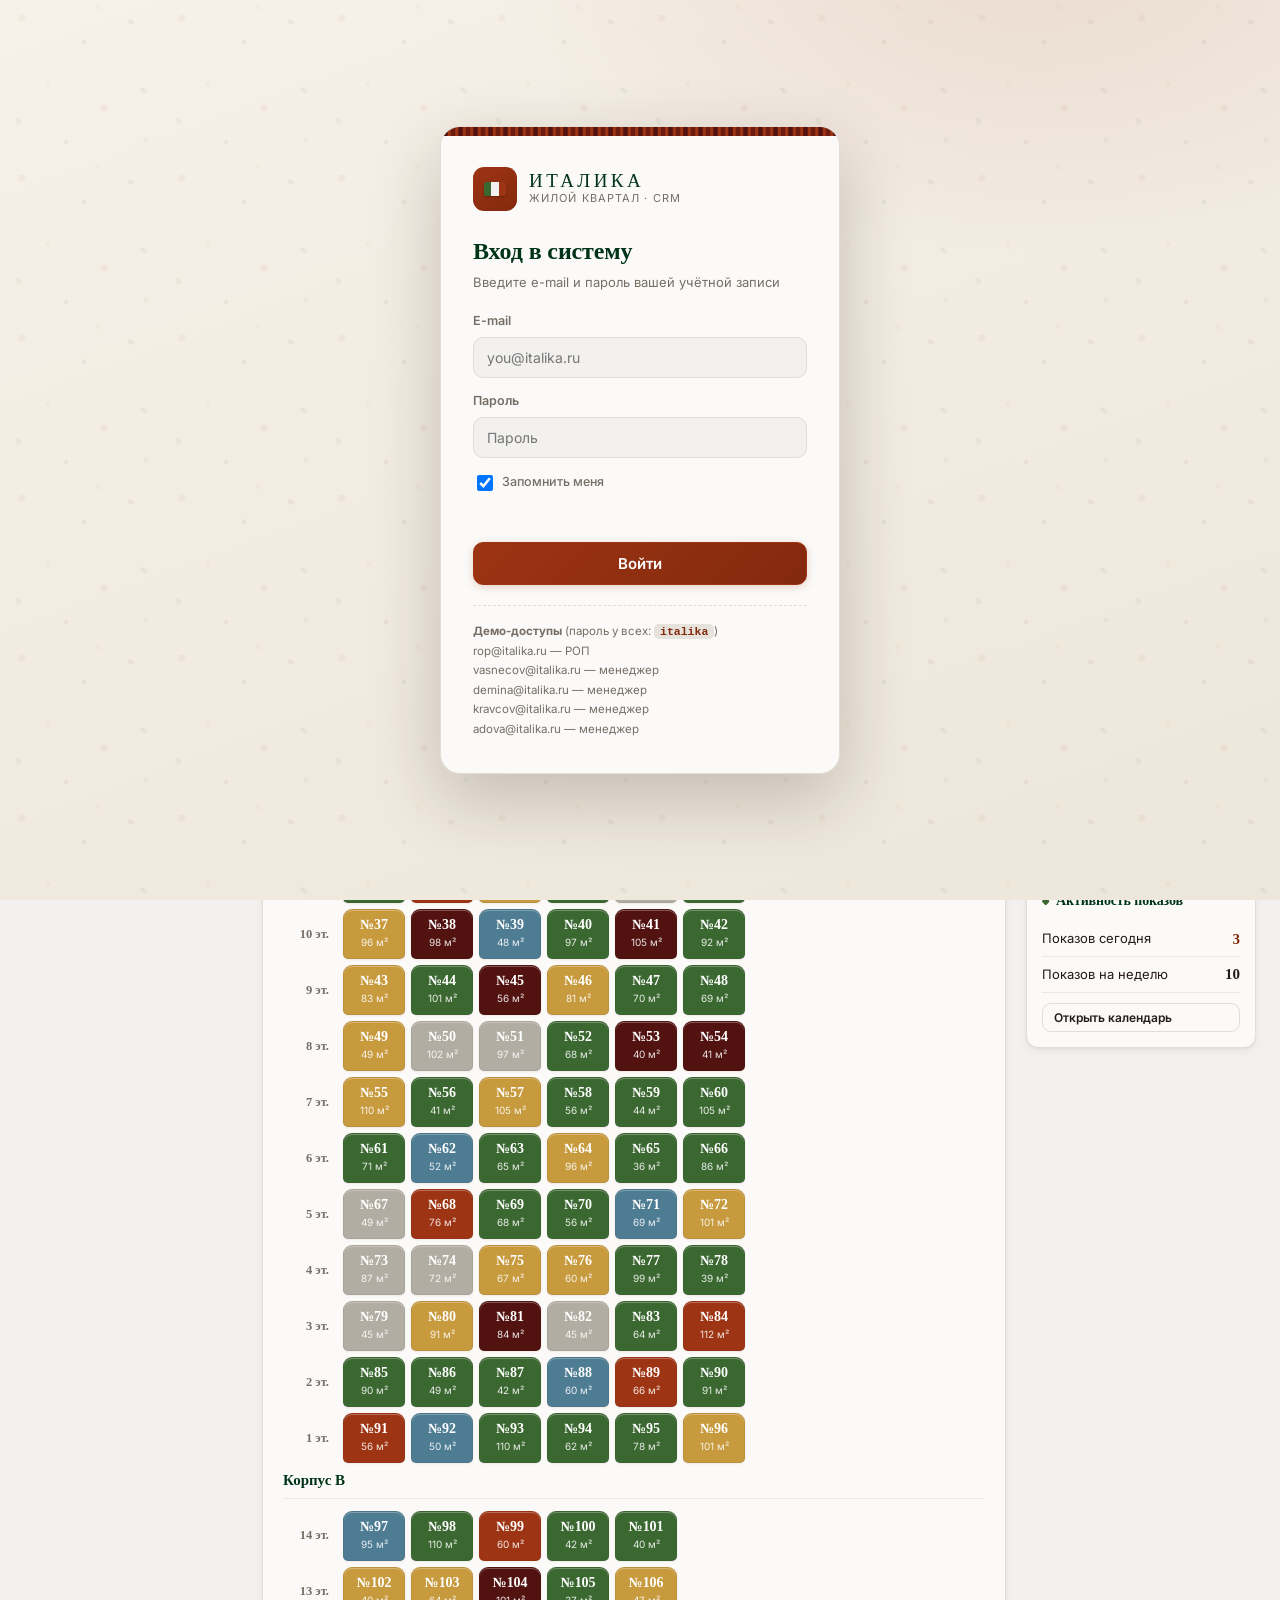
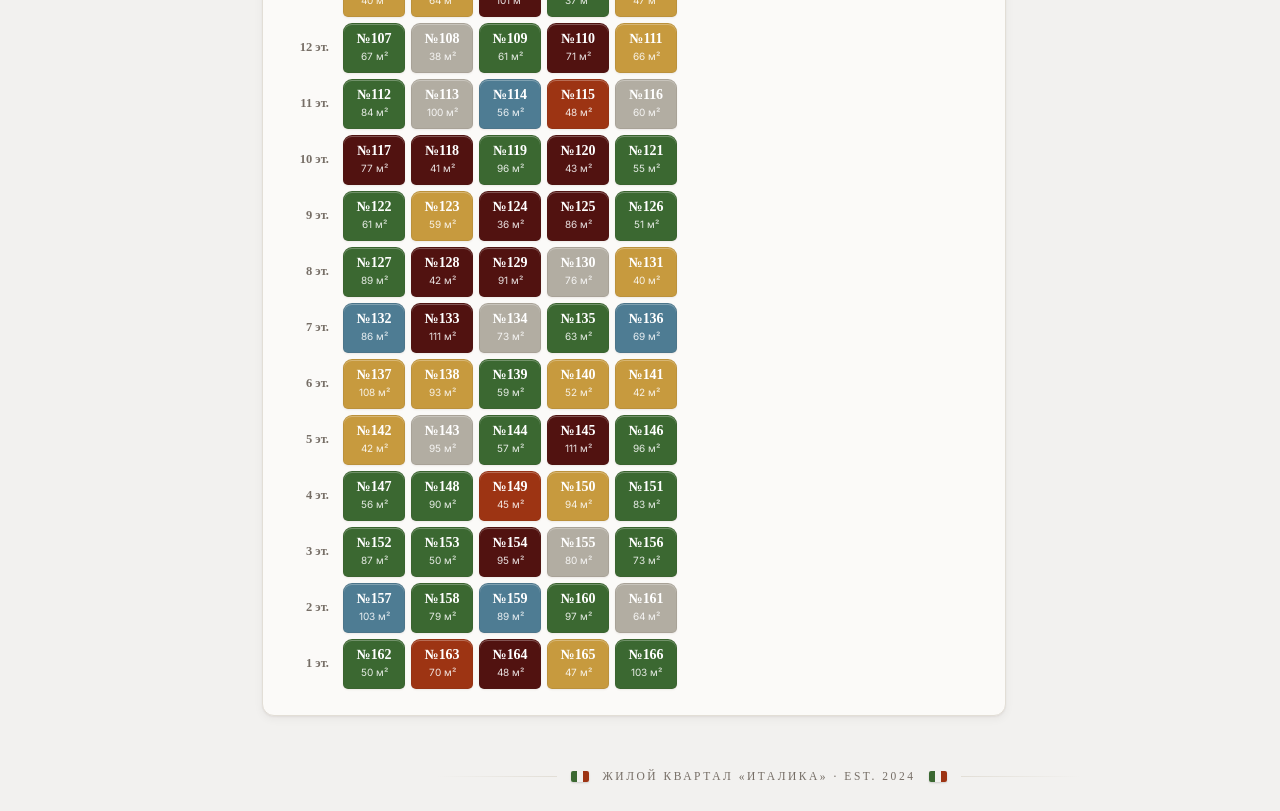
==== commit 242a32a2: "Конструктор правил автоматизации «если → то» - Новая вкладка «Автоматизация» (только для руководител" ====
--- a/index.html
+++ b/index.html
@@ -109,6 +109,10 @@
     <svg class="licon" width="19" height="19" viewBox="0 0 24 24" fill="none" stroke="currentColor" stroke-width="1.7" stroke-linecap="round" stroke-linejoin="round"><rect x="5" y="4.5" width="14" height="16.5" rx="2"/><path d="M9 4.5V3.5a1.5 1.5 0 0 1 1.5-1.5h3A1.5 1.5 0 0 1 15 3.5v1"/><path d="M8.5 12.5l2 2 4-4.2"/></svg>
     <span>Чек-лист ОП</span>
   </button>
+  <button class="tab" data-view="rules">
+    <svg class="licon" width="19" height="19" viewBox="0 0 24 24" fill="none" stroke="currentColor" stroke-width="1.7" stroke-linecap="round" stroke-linejoin="round"><circle cx="6" cy="7" r="2.4"/><circle cx="18" cy="17" r="2.4"/><path d="M6 9.4V15a3 3 0 0 0 3 3h6.6"/><path d="M13.4 15.6 15.6 18l-2.2 2.2"/></svg>
+    <span>Автоматизация</span>
+  </button>
   <button class="tab" data-view="analytics">
     <svg class="licon" width="19" height="19" viewBox="0 0 24 24" fill="none" stroke="currentColor" stroke-width="1.7" stroke-linecap="round" stroke-linejoin="round"><path d="M4 20V4"/><path d="M4 20h16"/><rect x="7" y="12" width="3" height="5"/><rect x="12" y="8" width="3" height="9"/><rect x="17" y="5" width="3" height="12"/></svg>
     <span>Аналитика</span>
@@ -339,6 +343,25 @@
     <div id="clHeadActions"></div>
   </div>
   <div id="clContent"></div>
+</main>
+
+<!-- ============ ВКЛАДКА: АВТОМАТИЗАЦИЯ ============ -->
+<main class="view" id="view-rules">
+  <div class="view-head">
+    <div><h2>Автоматизация: правила «если → то»</h2><p id="rulesSub">—</p></div>
+    <div style="display:flex; gap:10px;">
+      <button class="btn" id="rulesReset">Сбросить</button>
+      <button class="btn" id="rulesCheck">Проверить сейчас</button>
+      <button class="btn btn-primary" id="rulesNew">+ Новое правило</button>
+    </div>
+  </div>
+  <div class="rules-grid">
+    <div id="rulesList"></div>
+    <aside class="rules-side">
+      <h3 class="rules-side-t">Журнал срабатываний</h3>
+      <div id="rulesLog"></div>
+    </aside>
+  </div>
 </main>
 
 <!-- ============ ВКЛАДКА 6: АНАЛИТИКА ============ -->
@@ -869,6 +892,80 @@
   </div>
 </div>
 
+<!-- ======================= КОНСТРУКТОР ПРАВИЛА ======================= -->
+<div class="form-modal rule-modal" id="ruleModal">
+  <div class="form-shell rule-shell">
+    <header class="form-head">
+      <div><h3 id="ruleFormTitle">Новое правило</h3><div class="form-sub">Настройте условие и действия — без программиста</div></div>
+      <button class="icon-btn" id="ruleClose">✕</button>
+    </header>
+    <div class="form-body rule-body-form">
+      <div class="form-row"><label>Название правила</label><input type="text" id="ruleName" placeholder="Например: Бронь — напомнить об оплате"></div>
+
+      <div class="rule-block">
+        <div class="rule-block-h"><span class="rule-tag if">ЕСЛИ</span> происходит событие</div>
+        <div class="rule-row" id="ruleTrigger"></div>
+      </div>
+
+      <div class="rule-block">
+        <div class="rule-block-h"><span class="rule-tag and">И</span> выполняются условия
+          <button class="btn btn-sm" id="ruleAddCond">+ Условие</button></div>
+        <div id="ruleConds"></div>
+      </div>
+
+      <div class="rule-block">
+        <div class="rule-block-h"><span class="rule-tag then">ТО</span> система делает
+          <button class="btn btn-sm" id="ruleAddAct">+ Действие</button></div>
+        <div id="ruleActs"></div>
+      </div>
+
+      <div class="rule-preview-box">
+        <div class="rule-preview-t">Предпросмотр правила</div>
+        <div id="rulePreview"></div>
+      </div>
+
+      <div class="form-actions">
+        <div style="margin-left:auto; display:flex; gap:10px;">
+          <button class="btn" id="ruleCancel">Отмена</button>
+          <button class="btn btn-primary" id="ruleSave">Сохранить правило</button>
+        </div>
+      </div>
+    </div>
+  </div>
+</div>
+
+<!-- ======================= ИПОТЕЧНЫЙ КАЛЬКУЛЯТОР ======================= -->
+<div class="form-modal mort-modal" id="mortModal">
+  <div class="form-shell mort-shell">
+    <header class="form-head">
+      <div><h3>Ипотечный калькулятор</h3><div class="form-sub" id="mortSub">—</div></div>
+      <button class="icon-btn" id="mortClose">✕</button>
+    </header>
+    <div class="form-body mort-body">
+      <div class="dash-admin" id="mortAdmin" style="display:none;"></div>
+
+      <div class="mort-progs" id="mortProgs"></div>
+
+      <div class="mort-cols">
+        <div class="mort-form" id="mortFields"></div>
+        <div class="mort-out" id="mortResult"></div>
+      </div>
+
+      <h4 class="mort-h">Сравнение программ</h4>
+      <div class="mort-tbl-wrap" id="mortCompare"></div>
+
+      <h4 class="mort-h">График погашения</h4>
+      <div class="mort-tbl-wrap" id="mortSchedule"></div>
+
+      <div class="form-actions">
+        <div style="margin-left:auto; display:flex; gap:10px;">
+          <button class="btn btn-primary" id="mortRequest">Оформить заявку на ипотеку</button>
+        </div>
+      </div>
+    </div>
+  </div>
+</div>
+
 <!-- ======================= УЧЁТНЫЕ ЗАПИСИ (РОП) ======================= -->
 <div class="form-modal" id="usersModal">
   <div class="form-shell">
@@ -922,6 +1019,8 @@
 <script src="js/checklist.js"></script>
 <script src="js/analytics.js"></script>
 <script src="js/auth.js"></script>
+<script src="js/rules.js"></script>
+<script src="js/mortgage.js"></script>
 <script src="js/kp.js"></script>
 <script src="js/calendar.js"></script>
 <script src="js/app.js"></script>
--- a/styles.css
+++ b/styles.css
@@ -2436,3 +2436,132 @@
 .users-add h4{ font-size:14px; margin-bottom:12px; }
 .users-add-form{ display:flex; gap:10px; flex-wrap:wrap; }
 .users-add-form input{ flex:1 1 150px; padding:10px 12px; border:1px solid var(--line); border-radius:9px; font-size:13.5px; background:var(--bg); }
+
+/* ============================================================
+   ИПОТЕЧНЫЙ КАЛЬКУЛЯТОР
+   ============================================================ */
+.mort-shell{ width:min(1180px, 96vw); max-width:1180px; max-height:94vh; }
+.mort-body{ max-height:none; overflow-y:auto; flex:1; }
+.mort-h{ font-size:14px; color:var(--sea-dark); margin:14px 0 9px; padding-bottom:7px; border-bottom:1px solid var(--line-soft); }
+
+/* Программы */
+.mort-progs{ display:grid; grid-template-columns:repeat(auto-fit,minmax(140px,1fr)); gap:9px; margin-bottom:14px; }
+.mort-prog{ display:flex; flex-direction:column; gap:2px; text-align:left; padding:9px 12px;
+  border:1.5px solid var(--line); border-radius:11px; background:var(--bg); cursor:pointer; transition:.14s; }
+.mort-prog:hover{ border-color:var(--sea); }
+.mort-prog.active{ border-color:var(--terra); background:#F3E7E1; }
+.mort-prog b{ font-size:13px; color:var(--brown-dark); }
+.mort-prog-rate{ font-family:Georgia,serif; font-size:20px; color:var(--terra-dark); line-height:1; }
+.mort-prog-note{ font-size:10.5px; color:var(--brown-soft); }
+
+/* Две колонки: форма и результат */
+.mort-cols{ display:grid; grid-template-columns:1fr 340px; gap:26px; align-items:start; }
+.mort-field{ margin-bottom:13px; }
+.mort-field-top{ display:flex; justify-content:space-between; align-items:baseline; gap:12px; margin-bottom:7px; }
+.mort-field-top label{ white-space:nowrap; }
+.mort-field-top b{ white-space:nowrap; text-align:right; }
+.mort-field-top label{ font-size:12.5px; color:var(--brown-soft); font-weight:600; }
+.mort-field-top b{ font-family:Georgia,serif; font-size:15px; color:var(--brown-dark); }
+.mort-ctl{ display:flex; align-items:center; gap:12px; }
+.mort-field input[type=range]{ flex:1; min-width:0; accent-color:var(--terra); margin:0; }
+.mort-field input[type=number]{ width:140px; flex-shrink:0; padding:8px 11px; border:1px solid var(--line);
+  border-radius:8px; font-size:13.5px; background:var(--bg); font-family:inherit; }
+.mort-field input[type=number]:focus{ outline:none; border-color:var(--terra); }
+.mort-hint{ font-size:11px; color:var(--brown-soft); margin-top:5px; }
+
+/* Результат */
+.mort-out{ background:linear-gradient(135deg,#FBEFE4,#F6E4D2); border:1px solid #E8CBAE;
+  border-radius:14px; padding:18px; position:sticky; top:0; }
+.mort-pay{ text-align:center; padding-bottom:14px; border-bottom:1px dashed #E0C6A8; margin-bottom:14px; }
+.mort-pay span{ display:block; font-size:11.5px; color:var(--brown-soft); text-transform:uppercase; letter-spacing:.1em; }
+.mort-pay b{ display:block; font-family:Georgia,serif; font-size:30px; color:var(--terra-dark); line-height:1.15; margin:5px 0 3px; }
+.mort-pay i{ font-style:normal; font-size:11.5px; color:var(--brown-soft); }
+.mort-nums{ display:flex; flex-direction:column; gap:9px; }
+.mort-nums > div{ display:flex; justify-content:space-between; align-items:baseline; gap:10px; font-size:12.5px; }
+.mort-nums span{ color:var(--brown-soft); }
+.mort-nums b{ font-weight:700; color:var(--brown-dark); white-space:nowrap; }
+.mort-nums b.warn{ color:var(--terra-dark); }
+.mort-note{ font-size:10.5px; color:var(--brown-soft); line-height:1.45; margin-top:10px; }
+
+/* Таблицы */
+.mort-tbl-wrap{ overflow-x:auto; }
+.mort-tbl{ width:100%; min-width:460px; }
+.mort-tbl th{ white-space:nowrap; font-size:11.5px; }
+table.mort-tbl td{ font-size:13px; padding-top:8px; padding-bottom:8px; }
+table.mort-tbl th{ padding-top:7px; padding-bottom:7px; }
+.mort-tbl tr.sel{ background:#F3E7E1; }
+.mort-inp{ width:100%; padding:6px 9px; border:1px solid var(--line); border-radius:7px;
+  font-size:12.5px; background:var(--bg-2); font-family:inherit; }
+.mort-inp.num{ max-width:82px; }
+.mort-inp:focus{ outline:none; border-color:var(--terra); }
+
+@media(max-width:900px){ .mort-cols{ grid-template-columns:1fr; } .mort-out{ position:static; } }
+
+/* ============================================================
+   КОНСТРУКТОР ПРАВИЛ АВТОМАТИЗАЦИИ
+   ============================================================ */
+.rules-grid{ display:grid; grid-template-columns:1fr 330px; gap:20px; align-items:start; }
+
+/* Карточка правила */
+.rule{ background:var(--bg-2); border:1px solid var(--line); border-radius:14px;
+  margin-bottom:12px; box-shadow:var(--shadow-sm); overflow:hidden; transition:.15s; }
+.rule.off{ opacity:.6; }
+.rule-head{ display:flex; align-items:center; gap:11px; padding:12px 16px;
+  background:linear-gradient(135deg,#FBFAF7,#F1ECE3); border-bottom:1px solid var(--line); }
+.rule-head b{ font-family:Georgia,serif; font-size:15px; color:var(--sea-dark); }
+.rule-fired{ font-size:10.5px; font-weight:700; color:var(--sea); background:#E3EDF1; padding:2px 9px; border-radius:20px; }
+.rule-kind{ font-size:10.5px; color:var(--brown-soft); background:var(--sand); padding:2px 9px; border-radius:20px; }
+.rule-ctrls{ margin-left:auto; display:flex; gap:5px; }
+.rule-body{ padding:12px 16px 14px; display:flex; flex-direction:column; gap:6px; }
+.rule-line{ display:flex; align-items:flex-start; gap:10px; font-size:13px; line-height:1.45; }
+.rule-tag{ flex-shrink:0; width:46px; text-align:center; font-size:9.5px; font-weight:700;
+  letter-spacing:.06em; padding:3px 0; border-radius:5px; margin-top:1px; }
+.rule-tag.if{ background:var(--sea); color:#fff; }
+.rule-tag.and{ background:var(--sand); color:var(--brown); }
+.rule-tag.then{ background:var(--terra); color:#fff; }
+
+/* Переключатель */
+.rule-sw{ position:relative; display:inline-block; width:36px; height:20px; flex-shrink:0; cursor:pointer; }
+.rule-sw input{ opacity:0; width:0; height:0; }
+.rule-sw span{ position:absolute; inset:0; background:var(--beige); border-radius:20px; transition:.2s; }
+.rule-sw span::before{ content:''; position:absolute; width:15px; height:15px; left:3px; top:2.5px;
+  background:#fff; border-radius:50%; transition:.2s; box-shadow:0 1px 3px rgba(0,0,0,.2); }
+.rule-sw input:checked + span{ background:var(--st-free); }
+.rule-sw input:checked + span::before{ transform:translateX(15px); }
+
+/* Журнал срабатываний */
+.rules-side{ background:var(--bg-2); border:1px solid var(--line); border-radius:16px;
+  padding:16px; box-shadow:var(--shadow-sm); position:sticky; top:78px; }
+.rules-side-t{ font-size:14px; margin-bottom:12px; }
+.rule-log-item{ display:flex; align-items:flex-start; gap:9px; padding:9px 0; border-bottom:1px solid var(--line-soft); }
+.rule-log-item:last-child{ border-bottom:0; }
+.rule-log-item .ic{ width:24px; height:24px; border-radius:7px; background:#E3EEDD; color:#3B6831;
+  display:grid; place-items:center; flex-shrink:0; }
+.rule-log-item b{ font-size:12.5px; display:block; }
+.rule-log-item span{ font-size:11px; color:var(--brown-soft); display:block; margin-top:2px; }
+.rule-log-item .tm{ font-size:10px; color:var(--brown-soft); white-space:nowrap; margin-left:auto; }
+.rule-log-empty{ font-size:12.5px; color:var(--brown-soft); text-align:center; padding:16px 0; }
+
+/* Форма конструктора */
+.rule-shell{ width:min(880px, 96vw); max-width:880px; max-height:94vh; }
+.rule-body-form{ max-height:none; overflow-y:auto; }
+.rule-block{ border:1px solid var(--line); border-radius:12px; padding:13px 15px; margin-bottom:13px; background:var(--bg); }
+.rule-block-h{ display:flex; align-items:center; gap:10px; font-size:13px; font-weight:600;
+  color:var(--brown); margin-bottom:11px; }
+.rule-block-h .btn{ margin-left:auto; }
+.rule-row{ display:flex; align-items:center; gap:9px; flex-wrap:wrap; margin-bottom:8px; }
+.rule-row:last-child{ margin-bottom:0; }
+.rule-row select, .rule-row input{ padding:8px 11px; border:1px solid var(--line); border-radius:8px;
+  font-size:13px; background:var(--bg-2); font-family:inherit; }
+.rule-row input[type=text]{ flex:1; min-width:180px; }
+.rule-row input[type=number]{ width:92px; }
+.rule-row.act{ background:#FBF6EF; border-radius:9px; padding:9px 11px; }
+.rule-inline{ font-size:11.5px; color:var(--brown-soft); }
+.rule-hint{ font-size:12px; color:var(--brown-soft); font-style:italic; }
+.rule-preview-box{ background:linear-gradient(135deg,#FBEFE4,#F6E4D2); border:1px solid #E8CBAE;
+  border-radius:12px; padding:14px 16px; margin-bottom:6px; }
+.rule-preview-t{ font-size:11px; font-weight:700; letter-spacing:.1em; text-transform:uppercase;
+  color:var(--terra-dark); margin-bottom:10px; }
+.rule-preview-box .rule-line{ margin-bottom:5px; }
+
+@media(max-width:1000px){ .rules-grid{ grid-template-columns:1fr; } .rules-side{ position:static; } }
